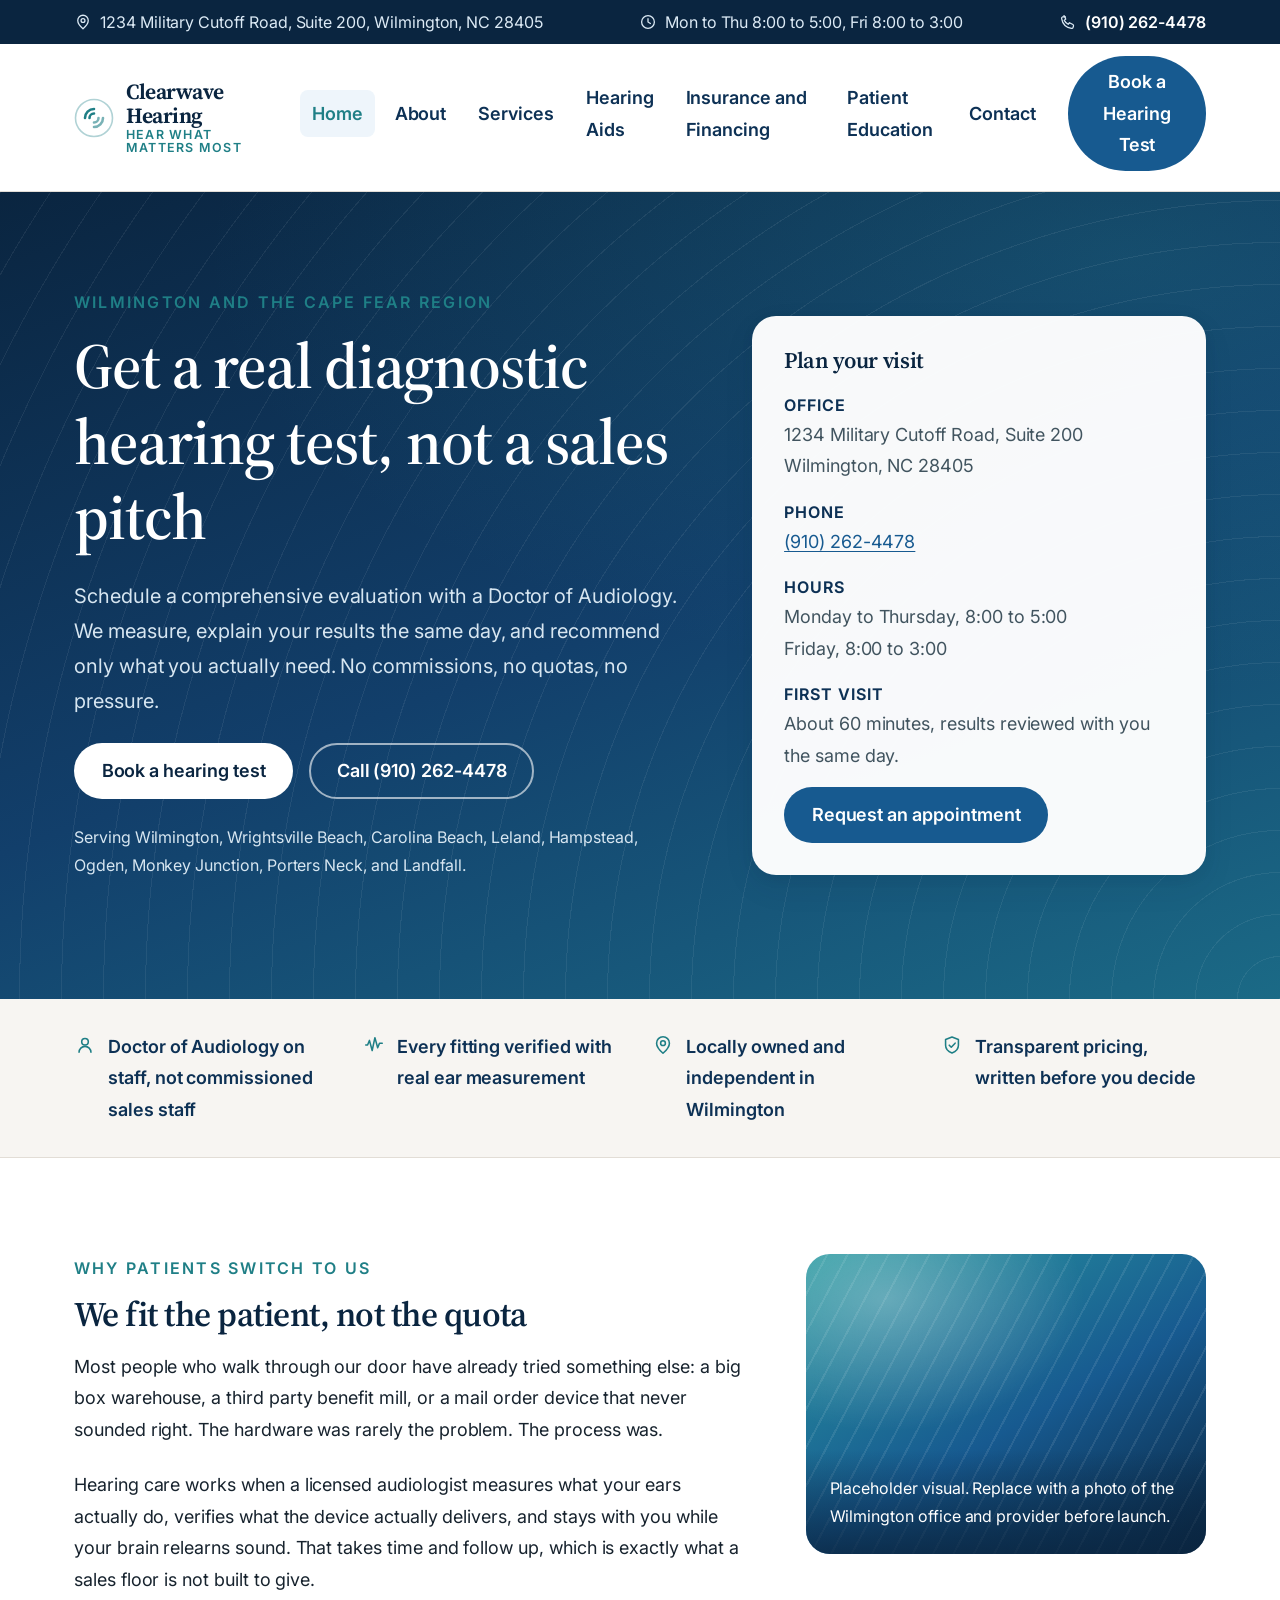
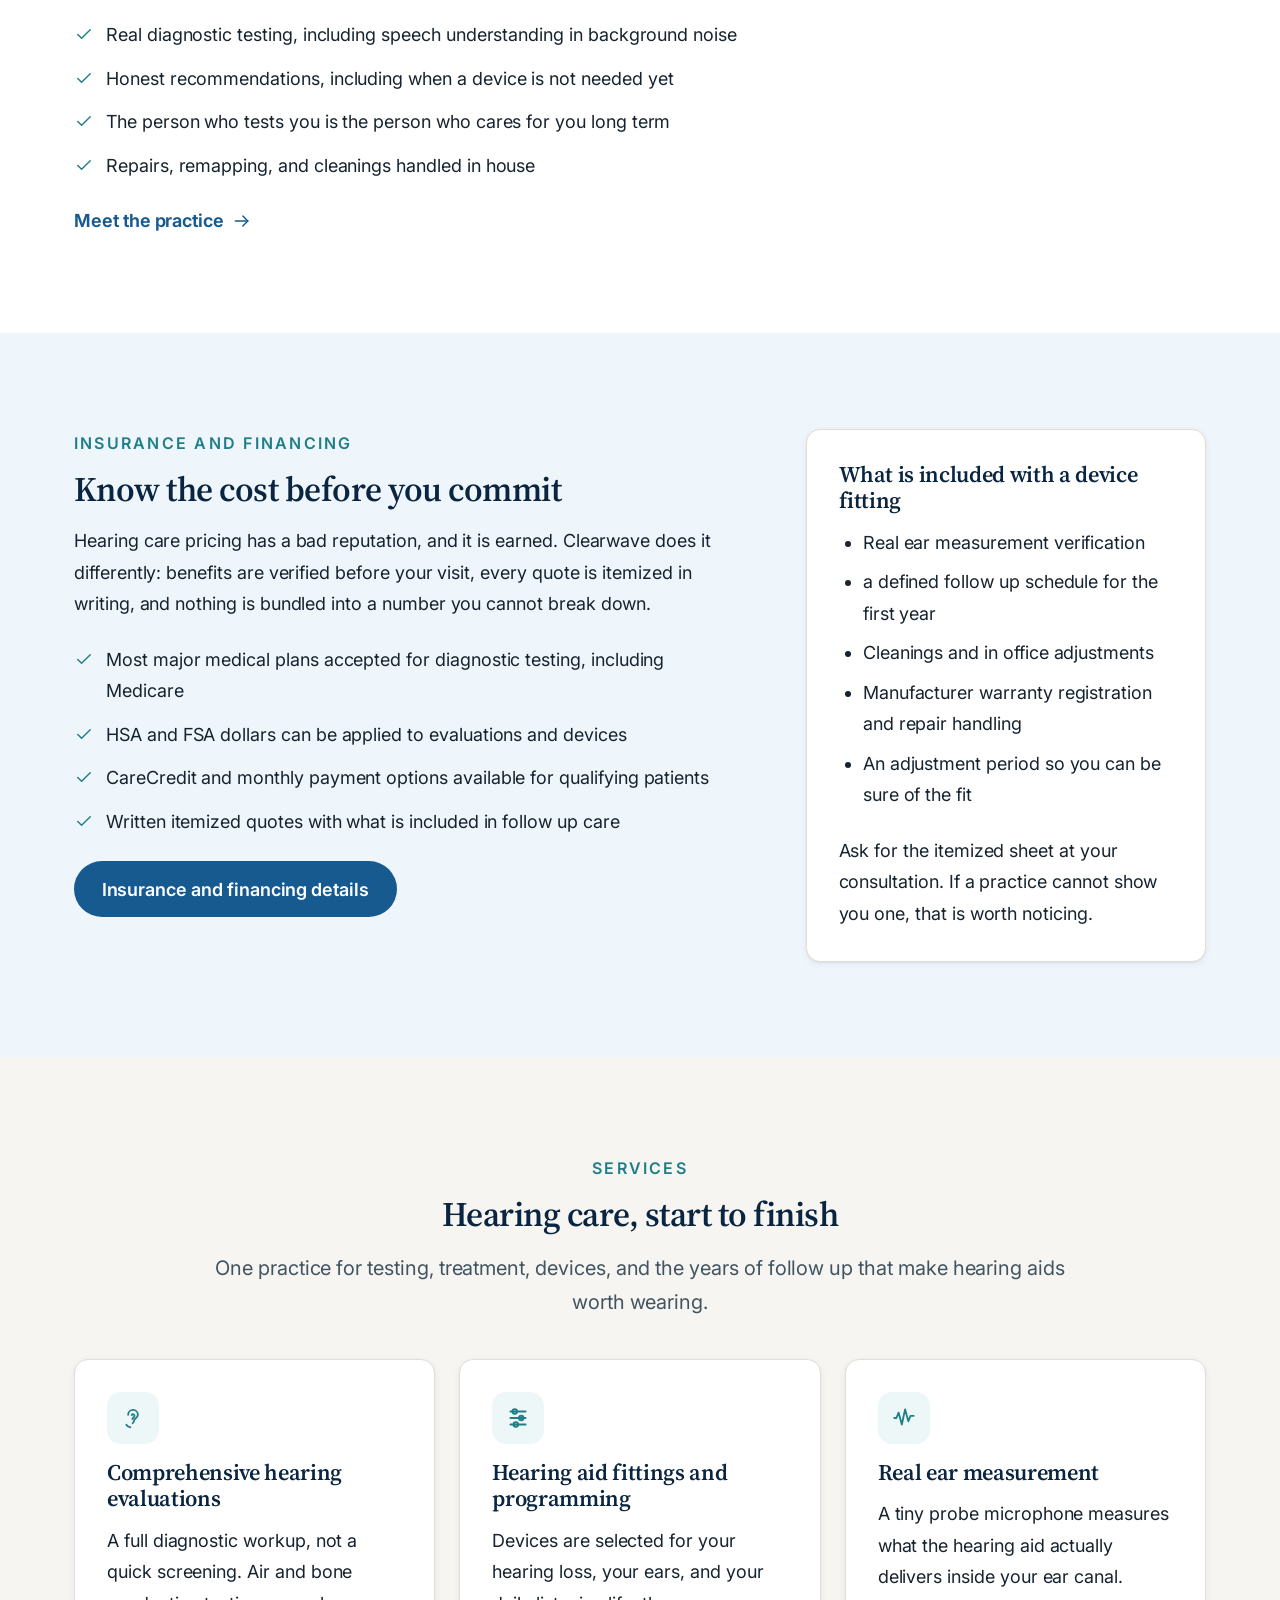
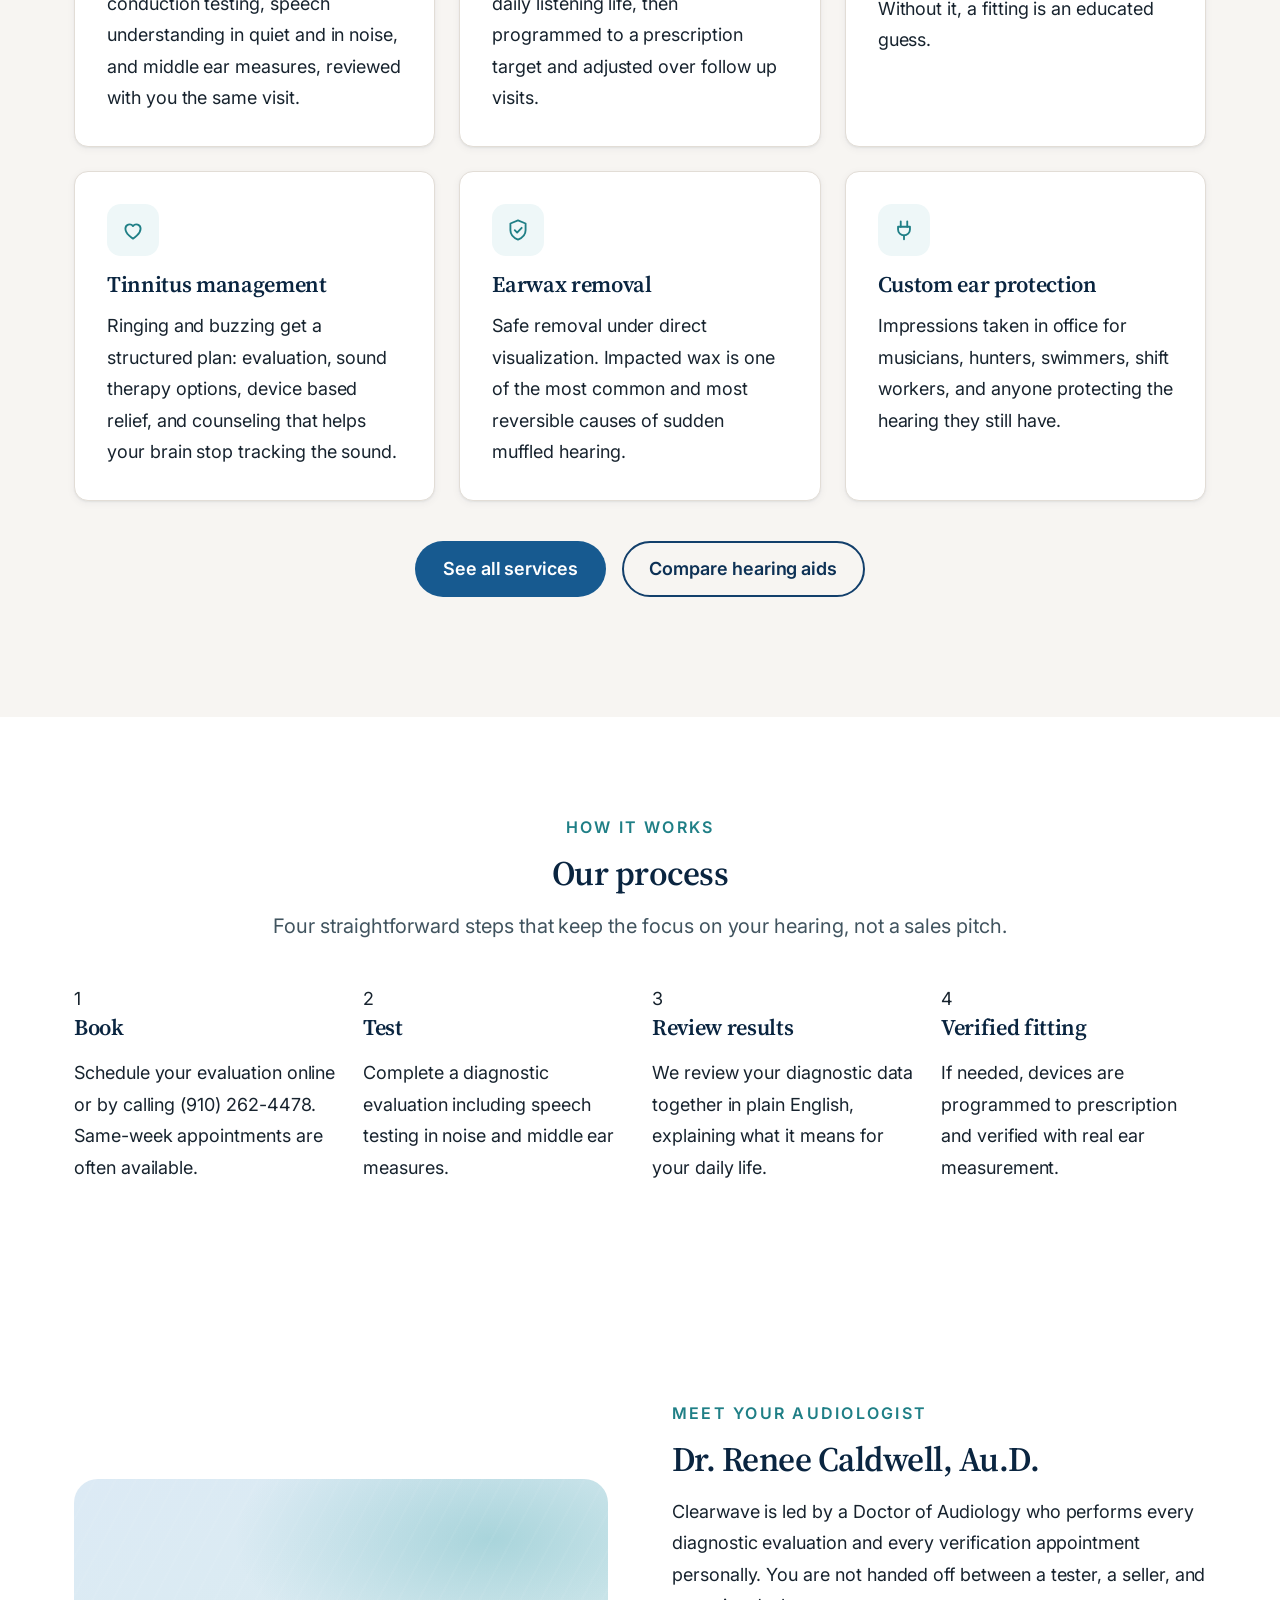
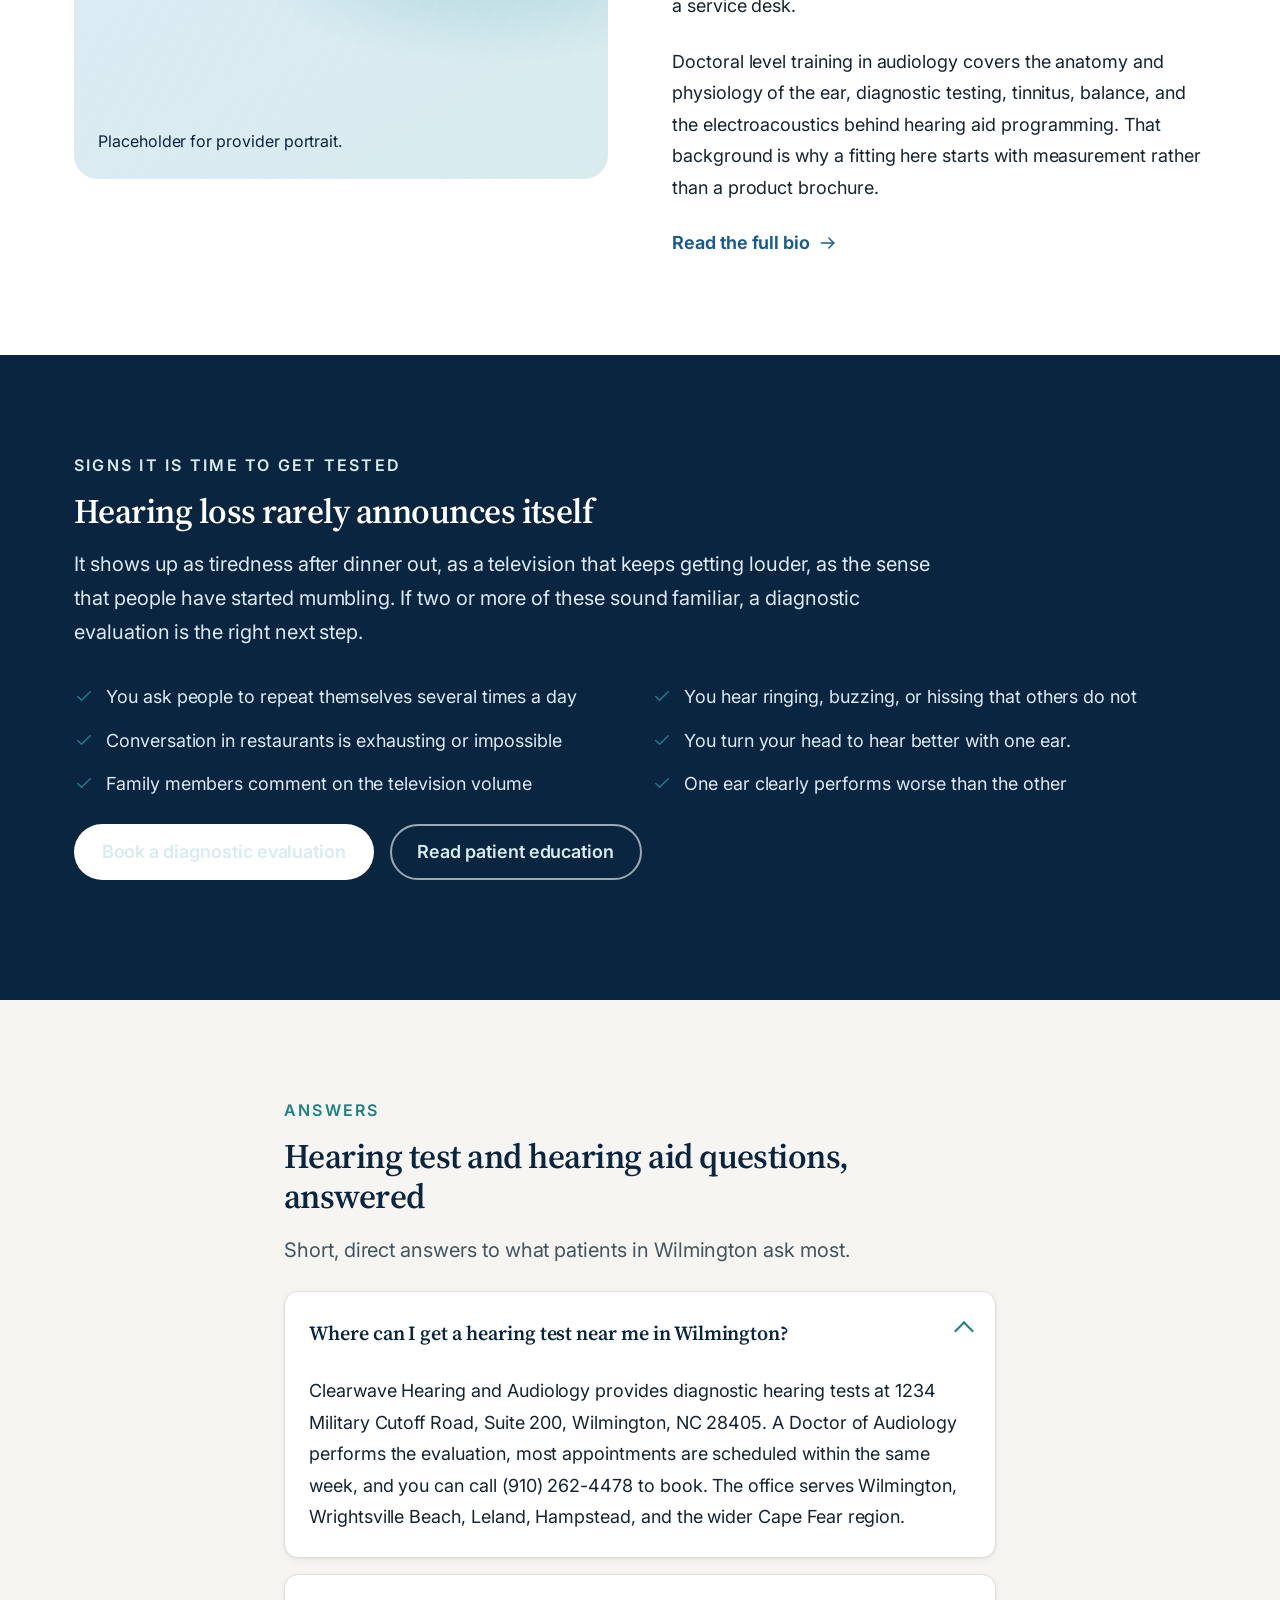
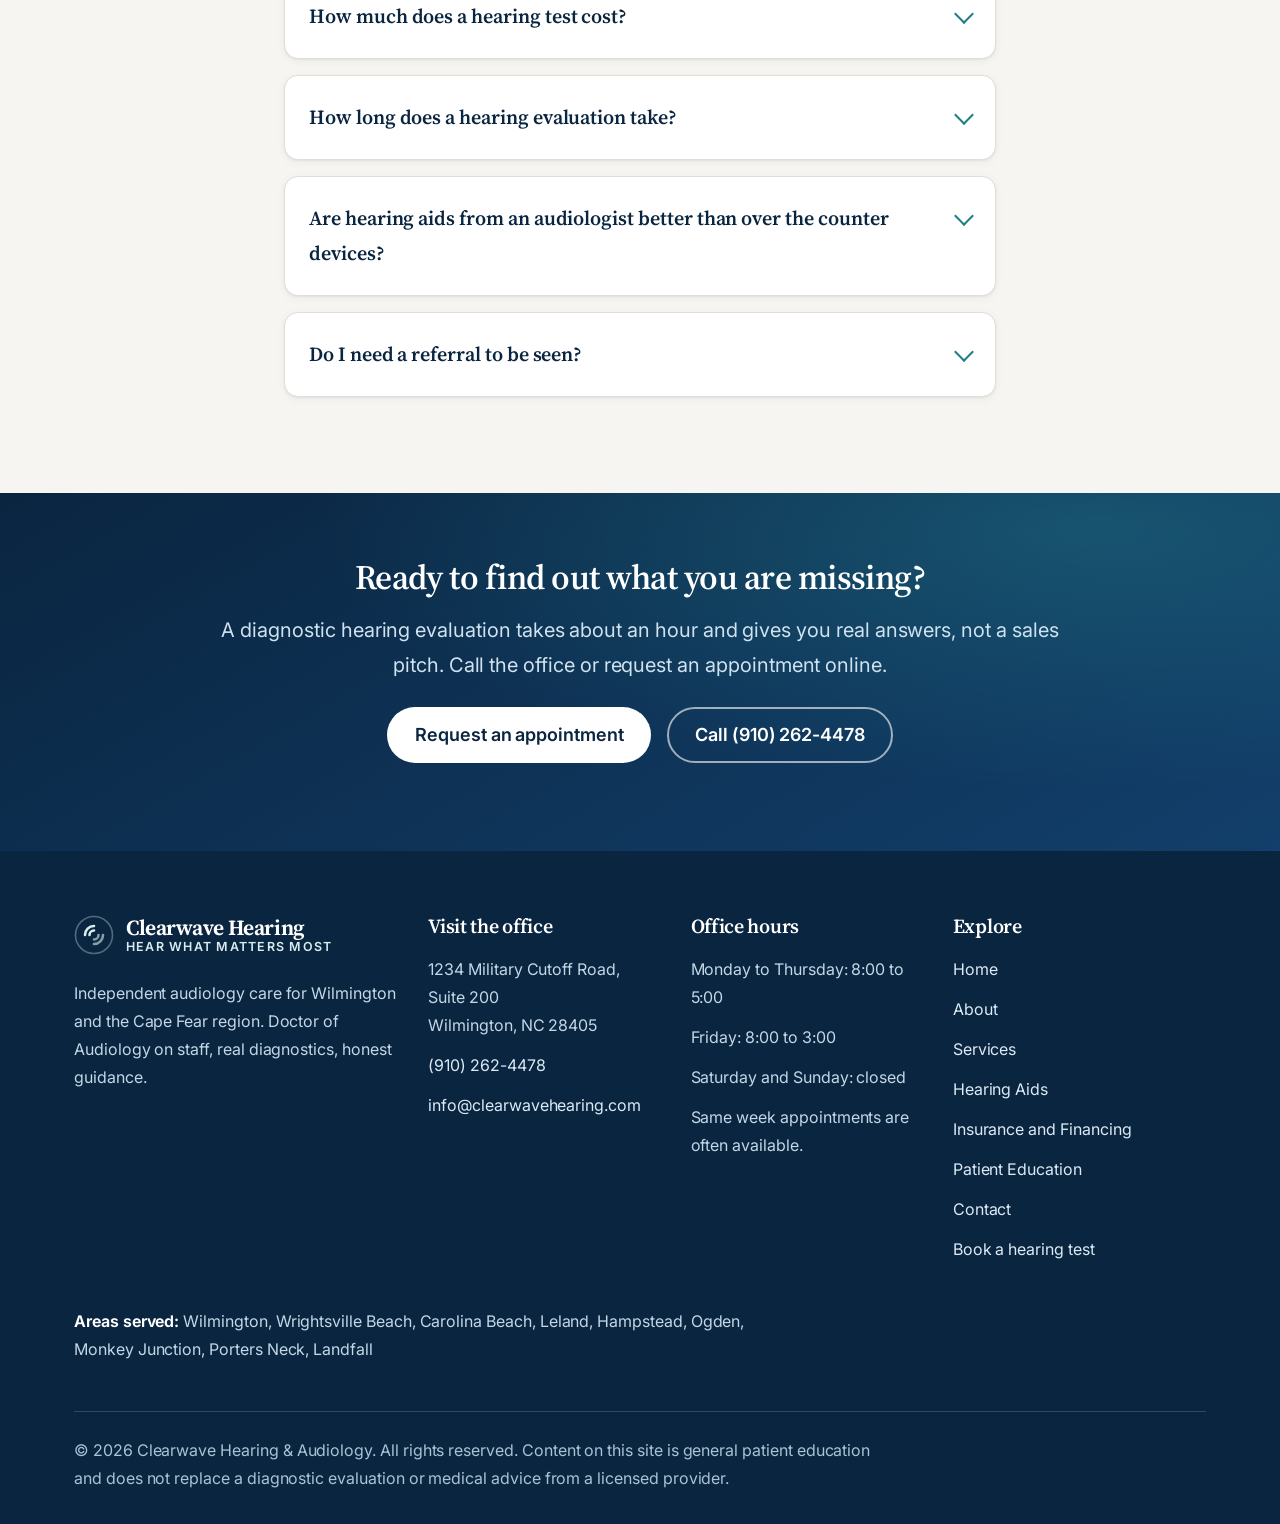
==== index.html @ e658fee8 "OEDIT: In the "Signs it is time to get tested" list, remove the pho" ====
<!DOCTYPE html>
<html lang="en">
<head>
  <meta charset="utf-8">
  <meta name="viewport" content="width=device-width, initial-scale=1">
  <title>Hearing Test and Hearing Aids in Wilmington, NC | Clearwave Hearing &amp; Audiology</title>
  <meta name="description" content="Independent Wilmington audiology practice offering diagnostic hearing tests, hearing aids fitted with real ear measurement, tinnitus care, and earwax removal. Call (910) 262-4478.">
  <link rel="canonical" href="https://kinggavint.github.io/clearwave-hearing-proof/index.html">
  <meta name="robots" content="index, follow, max-snippet:-1, max-image-preview:large">
  <meta name="geo.region" content="US-NC">
  <meta name="geo.placename" content="Wilmington, North Carolina">
  <meta property="og:type" content="website">
  <meta property="og:site_name" content="Clearwave Hearing &amp; Audiology">
  <meta property="og:title" content="Hearing Test and Hearing Aids in Wilmington, NC | Clearwave Hearing &amp; Audiology">
  <meta property="og:description" content="Independent Wilmington audiology practice offering diagnostic hearing tests, hearing aids fitted with real ear measurement, tinnitus care, and earwax removal. Call (910) 262-4478.">
  <meta property="og:url" content="https://kinggavint.github.io/clearwave-hearing-proof/index.html">
  <meta property="og:locale" content="en_US">
  <meta name="twitter:card" content="summary_large_image">
  <meta name="twitter:title" content="Hearing Test and Hearing Aids in Wilmington, NC | Clearwave Hearing &amp; Audiology">
  <meta name="twitter:description" content="Independent Wilmington audiology practice offering diagnostic hearing tests, hearing aids fitted with real ear measurement, tinnitus care, and earwax removal. Call (910) 262-4478.">
  <link rel="icon" href="data:image/svg+xml,%3Csvg xmlns='http://www.w3.org/2000/svg' viewBox='0 0 32 32'%3E%3Crect width='32' height='32' rx='7' fill='%230a2540'/%3E%3Cg stroke='%232a9aa1' stroke-width='2.4' fill='none' stroke-linecap='round'%3E%3Cpath d='M8 16a8 8 0 0 1 8-8'/%3E%3Cpath d='M12 16a4 4 0 0 1 4-4'/%3E%3Cpath d='M16 24a8 8 0 0 0 8-8' opacity='.6'/%3E%3C/g%3E%3C/svg%3E">
  <link rel="preconnect" href="https://fonts.googleapis.com">
  <link rel="preconnect" href="https://fonts.gstatic.com" crossorigin>
  <link href="https://fonts.googleapis.com/css2?family=Inter:wght@400;500;600;700&amp;family=Source+Serif+4:opsz,wght@8..60,400;8..60,600;8..60,700&amp;display=swap" rel="stylesheet">
  <link rel="stylesheet" href="assets/css/site.css">
  <script type="application/ld+json">
{
  "@context": "https://schema.org",
  "@type": [
    "MedicalBusiness",
    "LocalBusiness",
    "AudiologyBusiness"
  ],
  "@id": "https://kinggavint.github.io/clearwave-hearing-proof/#practice",
  "name": "Clearwave Hearing & Audiology",
  "alternateName": "Clearwave Hearing and Audiology",
  "url": "https://kinggavint.github.io/clearwave-hearing-proof/",
  "logo": "https://kinggavint.github.io/clearwave-hearing-proof/assets/img/clearwave-logo.svg",
  "image": "https://kinggavint.github.io/clearwave-hearing-proof/assets/img/clearwave-logo.svg",
  "description": "Clearwave Hearing and Audiology is an independent audiology practice in Wilmington, North Carolina, offering diagnostic hearing evaluations, hearing aid fittings with real ear measurement, tinnitus management, and earwax removal for patients across the Cape Fear region.",
  "slogan": "Hear what matters most",
  "telephone": "(910) 262-4478",
  "email": "info@clearwavehearing.com",
  "priceRange": "$$",
  "currenciesAccepted": "USD",
  "paymentAccepted": "Cash, Check, Credit Card, HSA, FSA, CareCredit, Insurance",
  "medicalSpecialty": "Audiology",
  "address": {
    "@type": "PostalAddress",
    "streetAddress": "1234 Military Cutoff Road, Suite 200",
    "addressLocality": "Wilmington",
    "addressRegion": "NC",
    "postalCode": "28405",
    "addressCountry": "US"
  },
  "geo": {
    "@type": "GeoCoordinates",
    "latitude": 34.2495,
    "longitude": -77.8266
  },
  "hasMap": "https://www.google.com/maps/search/?api=1&query=1234+Military+Cutoff+Road%2C+Suite+200%2C+Wilmington%2C+NC+28405",
  "areaServed": [
    {
      "@type": "City",
      "name": "Wilmington"
    },
    {
      "@type": "City",
      "name": "Wrightsville Beach"
    },
    {
      "@type": "City",
      "name": "Carolina Beach"
    },
    {
      "@type": "City",
      "name": "Leland"
    },
    {
      "@type": "City",
      "name": "Hampstead"
    },
    {
      "@type": "City",
      "name": "Ogden"
    },
    {
      "@type": "City",
      "name": "Monkey Junction"
    },
    {
      "@type": "City",
      "name": "Porters Neck"
    },
    {
      "@type": "City",
      "name": "Landfall"
    }
  ],
  "openingHoursSpecification": [
    {
      "@type": "OpeningHoursSpecification",
      "dayOfWeek": [
        "Monday",
        "Tuesday",
        "Wednesday",
        "Thursday"
      ],
      "opens": "08:00",
      "closes": "17:00"
    },
    {
      "@type": "OpeningHoursSpecification",
      "dayOfWeek": "Friday",
      "opens": "08:00",
      "closes": "15:00"
    }
  ],
  "employee": {
    "@type": "Person",
    "name": "Dr. Renee Caldwell, Au.D.",
    "jobTitle": "Doctor of Audiology",
    "honorificSuffix": "Au.D."
  },
  "makesOffer": [
    {
      "@type": "Offer",
      "itemOffered": {
        "@type": "MedicalTest",
        "name": "Comprehensive hearing evaluation"
      }
    },
    {
      "@type": "Offer",
      "itemOffered": {
        "@type": "MedicalTest",
        "name": "Hearing aid fitting and programming"
      }
    },
    {
      "@type": "Offer",
      "itemOffered": {
        "@type": "MedicalTest",
        "name": "Real ear measurement verification"
      }
    },
    {
      "@type": "Offer",
      "itemOffered": {
        "@type": "MedicalTest",
        "name": "Tinnitus management"
      }
    },
    {
      "@type": "Offer",
      "itemOffered": {
        "@type": "MedicalTest",
        "name": "Earwax removal"
      }
    },
    {
      "@type": "Offer",
      "itemOffered": {
        "@type": "MedicalTest",
        "name": "Custom ear protection"
      }
    },
    {
      "@type": "Offer",
      "itemOffered": {
        "@type": "MedicalTest",
        "name": "Hearing aid maintenance and repair"
      }
    }
  ],
  "mainEntityOfPage": {
    "@type": "WebPage",
    "@id": "https://kinggavint.github.io/clearwave-hearing-proof/index.html",
    "name": "Clearwave Hearing and Audiology, Wilmington NC"
  }
}
</script>
    <script type="application/ld+json">
{
  "@context": "https://schema.org",
  "@type": "WebSite",
  "@id": "https://kinggavint.github.io/clearwave-hearing-proof/#website",
  "url": "https://kinggavint.github.io/clearwave-hearing-proof/",
  "name": "Clearwave Hearing & Audiology",
  "publisher": {
    "@id": "https://kinggavint.github.io/clearwave-hearing-proof/#practice"
  }
}
</script>
    <script type="application/ld+json">
{
  "@context": "https://schema.org",
  "@type": "FAQPage",
  "mainEntity": [
    {
      "@type": "Question",
      "name": "Where can I get a hearing test near me in Wilmington?",
      "acceptedAnswer": {
        "@type": "Answer",
        "text": "Clearwave Hearing and Audiology provides diagnostic hearing tests at 1234 Military Cutoff Road, Suite 200, Wilmington, NC 28405. A Doctor of Audiology performs the evaluation, most appointments are scheduled within the same week, and you can call (910) 262-4478 to book. The office serves Wilmington, Wrightsville Beach, Leland, Hampstead, and the wider Cape Fear region."
      }
    },
    {
      "@type": "Question",
      "name": "How much does a hearing test cost?",
      "acceptedAnswer": {
        "@type": "Answer",
        "text": "A comprehensive diagnostic hearing evaluation is typically covered in part or in full by most medical insurance plans, including Medicare when a physician refers you. Clearwave verifies your benefits before the visit and gives you the exact out of pocket amount in writing, so there are no surprises at checkout."
      }
    },
    {
      "@type": "Question",
      "name": "How long does a hearing evaluation take?",
      "acceptedAnswer": {
        "@type": "Answer",
        "text": "Plan on about 60 minutes. That covers a case history, ear canal inspection, air and bone conduction testing, speech understanding testing in quiet and in background noise, middle ear measures, and a full review of your results with the audiologist during the same appointment."
      }
    },
    {
      "@type": "Question",
      "name": "Are hearing aids from an audiologist better than over the counter devices?",
      "acceptedAnswer": {
        "@type": "Answer",
        "text": "The hardware can be similar, but the outcome usually is not. An audiologist matches the device to your measured hearing loss, verifies output inside your ear canal with real ear measurement, and adjusts the fitting over time. Over the counter devices are self programmed and unverified, so many people wear them at settings that do not match their loss."
      }
    },
    {
      "@type": "Question",
      "name": "Do I need a referral to be seen?",
      "acceptedAnswer": {
        "@type": "Answer",
        "text": "No referral is required to schedule a hearing evaluation in North Carolina. Some insurance plans do ask for a physician referral before they will pay, so the office checks your plan requirements when you book and tells you what is needed."
      }
    }
  ],
  "speakable": {
    "@type": "SpeakableSpecification",
    "cssSelector": ".faq-answer, .faq summary"
  }
}
</script>
    <script type="application/ld+json">
{
  "@context": "https://schema.org",
  "@type": "WebPage",
  "@id": "https://kinggavint.github.io/clearwave-hearing-proof/index.html",
  "name": "Hearing Test and Hearing Aids in Wilmington, NC",
  "speakable": {
    "@type": "SpeakableSpecification",
    "cssSelector": [
      ".hero h1",
      ".hero-lead",
      ".faq-answer"
    ]
  },
  "isPartOf": {
    "@id": "https://kinggavint.github.io/clearwave-hearing-proof/#website"
  },
  "about": {
    "@id": "https://kinggavint.github.io/clearwave-hearing-proof/#practice"
  }
}
</script>
</head>
<body>
  <a class="skip-link" href="#main">Skip to main content</a>

  <div class="topbar">
    <div class="wrap">
      <span class="topbar-item"><svg width="18" height="18" viewBox="0 0 24 24" fill="none" stroke="currentColor" stroke-width="1.7" stroke-linecap="round" stroke-linejoin="round" aria-hidden="true" focusable="false"><path d="M12 21s7-6.1 7-11a7 7 0 1 0-14 0c0 4.9 7 11 7 11Z"/><circle cx="12" cy="10" r="2.6"/></svg> 1234 Military Cutoff Road, Suite 200, Wilmington, NC 28405</span>
      <span class="topbar-item"><svg width="18" height="18" viewBox="0 0 24 24" fill="none" stroke="currentColor" stroke-width="1.7" stroke-linecap="round" stroke-linejoin="round" aria-hidden="true" focusable="false"><circle cx="12" cy="12" r="8.5"/><path d="M12 7.5V12l3.2 2"/></svg> Mon to Thu 8:00 to 5:00, Fri 8:00 to 3:00</span>
      <span class="topbar-item"><svg width="18" height="18" viewBox="0 0 24 24" fill="none" stroke="currentColor" stroke-width="1.7" stroke-linecap="round" stroke-linejoin="round" aria-hidden="true" focusable="false"><path d="M6.6 3.5 9 8l-2 1.8a12.5 12.5 0 0 0 5.2 5.2L14 13l4.5 2.4a1.7 1.7 0 0 1 .8 2l-.5 1.7a2 2 0 0 1-2.3 1.4C9.6 19.3 4.7 14.4 3.5 7.5A2 2 0 0 1 4.9 5.2l1.7-.5a1.7 1.7 0 0 1 2 .8Z"/></svg> <a href="tel:+19102624478">(910) 262-4478</a></span>
    </div>
  </div>

  <header class="site-header">
    <div class="wrap">
      <a class="brand" href="index.html">
        <svg class="brand-mark" width="40" height="40" viewBox="0 0 40 40" fill="none" aria-hidden="true" focusable="false">
      <circle cx="20" cy="20" r="18.5" stroke="currentColor" stroke-width="1.6" opacity="0.35"/>
      <path d="M11 20c0-5 4-9 9-9" stroke="currentColor" stroke-width="2.6" stroke-linecap="round"/>
      <path d="M15.5 20c0-2.5 2-4.5 4.5-4.5" stroke="currentColor" stroke-width="2.6" stroke-linecap="round"/>
      <path d="M20 24.5c2.5 0 4.5-2 4.5-4.5" stroke="currentColor" stroke-width="2.6" stroke-linecap="round" opacity="0.6"/>
      <path d="M20 29c5 0 9-4 9-9" stroke="currentColor" stroke-width="2.6" stroke-linecap="round" opacity="0.6"/>
    </svg>
        <span class="brand-text">
          <span class="brand-name">Clearwave Hearing</span>
          <span class="brand-tag">Hear what matters most</span>
        </span>
      </a>
      <button class="nav-toggle" type="button" aria-expanded="false" aria-controls="site-nav">
        <span class="nav-toggle-label">Menu</span>
        <svg width="20" height="20" viewBox="0 0 24 24" fill="none" stroke="currentColor" stroke-width="2" stroke-linecap="round" aria-hidden="true" focusable="false"><path d="M4 7h16M4 12h16M4 17h16"/></svg>
      </button>
      <nav class="site-nav" id="site-nav" aria-label="Main navigation">
        <ul>
          <li><a href="index.html" aria-current="page">Home</a></li>
          <li><a href="about.html">About</a></li>
          <li><a href="services.html">Services</a></li>
          <li><a href="hearing-aids.html">Hearing Aids</a></li>
          <li><a href="insurance.html">Insurance and Financing</a></li>
          <li><a href="blog.html">Patient Education</a></li>
          <li><a href="contact.html">Contact</a></li>
          <li class="nav-cta"><a href="book.html">Book a Hearing Test</a></li>
        </ul>
      </nav>
    </div>
  </header>

  <main id="main">
    <section class="hero">
      <div class="wrap hero-inner">
        <div>
          <span class="eyebrow">Wilmington and the Cape Fear region</span>
          <h1>Get a real diagnostic hearing test, not a sales pitch</h1>
          <p class="hero-lead">Schedule a comprehensive evaluation with a Doctor of Audiology. We measure, explain your results the same day, and recommend only what you actually need. No commissions, no quotas, no pressure.</p>
          <div class="btn-row">
            <a class="btn btn-light" href="book.html">Book a hearing test</a>
            <a class="btn btn-outline-light" href="tel:+19102624478">Call (910) 262-4478</a>
          </div>
          <p style="font-size:1rem;">Serving Wilmington, Wrightsville Beach, Carolina Beach, Leland, Hampstead, Ogden, Monkey Junction, Porters Neck, and Landfall.</p>
        </div>
        <div class="hero-card">
          <h2>Plan your visit</h2>
          <dl>
            <dt>Office</dt>
            <dd>1234 Military Cutoff Road, Suite 200<br>Wilmington, NC 28405</dd>
            <dt>Phone</dt>
            <dd><a href="tel:+19102624478">(910) 262-4478</a></dd>
            <dt>Hours</dt>
            <dd>Monday to Thursday, 8:00 to 5:00<br>Friday, 8:00 to 3:00</dd>
            <dt>First visit</dt>
            <dd>About 60 minutes, results reviewed with you the same day.</dd>
          </dl>
          <a class="btn btn-primary" href="book.html">Request an appointment</a>
        </div>
      </div>
    </section>

    <section class="trustbar">
      <div class="wrap">
        <ul>
          <li><svg width="22" height="22" viewBox="0 0 24 24" fill="none" stroke="currentColor" stroke-width="1.7" stroke-linecap="round" stroke-linejoin="round" aria-hidden="true" focusable="false"><circle cx="12" cy="8.5" r="3.6"/><path d="M5.5 20a6.5 6.5 0 0 1 13 0"/></svg><span>Doctor of Audiology on staff, not commissioned sales staff</span></li>
          <li><svg width="22" height="22" viewBox="0 0 24 24" fill="none" stroke="currentColor" stroke-width="1.7" stroke-linecap="round" stroke-linejoin="round" aria-hidden="true" focusable="false"><path d="M3 12h2l2-5 3 11 3-14 3 11 2-5h3"/></svg><span>Every fitting verified with real ear measurement</span></li>
          <li><svg width="22" height="22" viewBox="0 0 24 24" fill="none" stroke="currentColor" stroke-width="1.7" stroke-linecap="round" stroke-linejoin="round" aria-hidden="true" focusable="false"><path d="M12 21s7-6.1 7-11a7 7 0 1 0-14 0c0 4.9 7 11 7 11Z"/><circle cx="12" cy="10" r="2.6"/></svg><span>Locally owned and independent in Wilmington</span></li>
          <li><svg width="22" height="22" viewBox="0 0 24 24" fill="none" stroke="currentColor" stroke-width="1.7" stroke-linecap="round" stroke-linejoin="round" aria-hidden="true" focusable="false"><path d="M12 3.2 19 6v6.2c0 4.2-3 7-7 8.6-4-1.6-7-4.4-7-8.6V6Z"/><path d="m9 12.2 2.2 2.2L15.4 10"/></svg><span>Transparent pricing, written before you decide</span></li>
        </ul>
      </div>
    </section>

    <section class="section">
      <div class="wrap">
        <div class="split-wide">
          <div>
            <span class="eyebrow">Why patients switch to us</span>
            <h2>We fit the patient, not the quota</h2>
            <p>Most people who walk through our door have already tried something else: a big box warehouse, a third party benefit mill, or a mail order device that never sounded right. The hardware was rarely the problem. The process was.</p>
            <p>Hearing care works when a licensed audiologist measures what your ears actually do, verifies what the device actually delivers, and stays with you while your brain relearns sound. That takes time and follow up, which is exactly what a sales floor is not built to give.</p>
      <ul class="checklist">
        <li><svg width="20" height="20" viewBox="0 0 24 24" fill="none" stroke="currentColor" stroke-width="1.7" stroke-linecap="round" stroke-linejoin="round" aria-hidden="true" focusable="false"><path d="m4.5 12.5 4.6 4.6L19.5 6.8"/></svg><span>Real diagnostic testing, including speech understanding in background noise</span></li>
        <li><svg width="20" height="20" viewBox="0 0 24 24" fill="none" stroke="currentColor" stroke-width="1.7" stroke-linecap="round" stroke-linejoin="round" aria-hidden="true" focusable="false"><path d="m4.5 12.5 4.6 4.6L19.5 6.8"/></svg><span>Honest recommendations, including when a device is not needed yet</span></li>
        <li><svg width="20" height="20" viewBox="0 0 24 24" fill="none" stroke="currentColor" stroke-width="1.7" stroke-linecap="round" stroke-linejoin="round" aria-hidden="true" focusable="false"><path d="m4.5 12.5 4.6 4.6L19.5 6.8"/></svg><span>The person who tests you is the person who cares for you long term</span></li>
        <li><svg width="20" height="20" viewBox="0 0 24 24" fill="none" stroke="currentColor" stroke-width="1.7" stroke-linecap="round" stroke-linejoin="round" aria-hidden="true" focusable="false"><path d="m4.5 12.5 4.6 4.6L19.5 6.8"/></svg><span>Repairs, remapping, and cleanings handled in house</span></li>
      </ul>
            <a class="more-link" href="about.html">Meet the practice <svg width="20" height="20" viewBox="0 0 24 24" fill="none" stroke="currentColor" stroke-width="1.7" stroke-linecap="round" stroke-linejoin="round" aria-hidden="true" focusable="false"><path d="M4 12h15"/><path d="m13 6 6 6-6 6"/></svg></a>
          </div>
          <div class="media-block" role="img" aria-label="Abstract illustration of layered sound waves in blue and teal, representing clear hearing.">
            <span class="media-caption">Placeholder visual. Replace with a photo of the Wilmington office and provider before launch.</span>
          </div>
        </div>
      </div>
    </section>

    <section class="section section-blue">
      <div class="wrap">
        <div class="split-wide">
          <div>
            <span class="eyebrow">Insurance and financing</span>
            <h2>Know the cost before you commit</h2>
            <p>Hearing care pricing has a bad reputation, and it is earned. Clearwave does it differently: benefits are verified before your visit, every quote is itemized in writing, and nothing is bundled into a number you cannot break down.</p>
      <ul class="checklist">
        <li><svg width="20" height="20" viewBox="0 0 24 24" fill="none" stroke="currentColor" stroke-width="1.7" stroke-linecap="round" stroke-linejoin="round" aria-hidden="true" focusable="false"><path d="m4.5 12.5 4.6 4.6L19.5 6.8"/></svg><span>Most major medical plans accepted for diagnostic testing, including Medicare</span></li>
        <li><svg width="20" height="20" viewBox="0 0 24 24" fill="none" stroke="currentColor" stroke-width="1.7" stroke-linecap="round" stroke-linejoin="round" aria-hidden="true" focusable="false"><path d="m4.5 12.5 4.6 4.6L19.5 6.8"/></svg><span>HSA and FSA dollars can be applied to evaluations and devices</span></li>
        <li><svg width="20" height="20" viewBox="0 0 24 24" fill="none" stroke="currentColor" stroke-width="1.7" stroke-linecap="round" stroke-linejoin="round" aria-hidden="true" focusable="false"><path d="m4.5 12.5 4.6 4.6L19.5 6.8"/></svg><span>CareCredit and monthly payment options available for qualifying patients</span></li>
        <li><svg width="20" height="20" viewBox="0 0 24 24" fill="none" stroke="currentColor" stroke-width="1.7" stroke-linecap="round" stroke-linejoin="round" aria-hidden="true" focusable="false"><path d="m4.5 12.5 4.6 4.6L19.5 6.8"/></svg><span>Written itemized quotes with what is included in follow up care</span></li>
      </ul>
            <a class="btn btn-primary" href="insurance.html">Insurance and financing details</a>
          </div>
          <aside class="card">
            <h3>What is included with a device fitting</h3>
            <ul>
              <li>Real ear measurement verification</li>
              <li>a defined follow up schedule for the first year</li>
              <li>Cleanings and in office adjustments</li>
              <li>Manufacturer warranty registration and repair handling</li>
              <li>An adjustment period so you can be sure of the fit</li>
            </ul>
            <p>Ask for the itemized sheet at your consultation. If a practice cannot show you one, that is worth noticing.</p>
          </aside>
        </div>
      </div>
    </section>

    <section class="section section-warm">
      <div class="wrap">
        <div class="center">
          <span class="eyebrow">Services</span>
          <h2>Hearing care, start to finish</h2>
          <p class="lead">One practice for testing, treatment, devices, and the years of follow up that make hearing aids worth wearing.</p>
        </div>
        <div class="grid grid-3" style="margin-top:2.5rem;">
        <article class="card card-link">
          <span class="card-icon"><svg width="26" height="26" viewBox="0 0 24 24" fill="none" stroke="currentColor" stroke-width="1.7" stroke-linecap="round" stroke-linejoin="round" aria-hidden="true" focusable="false"><path d="M7.5 9a4.5 4.5 0 1 1 9 0c0 2.4-2.2 3.2-3.2 4.6-.7 1-.3 2.4-1.6 3.2"/><path d="M9.5 20.5a4.4 4.4 0 0 1-3.6-2.2"/><path d="M10.8 9.2a1.4 1.4 0 0 1 2.6.7c0 1.3-1.5 1.7-2 3"/></svg></span>
          <h3>Comprehensive hearing evaluations</h3>
          <p>A full diagnostic workup, not a quick screening. Air and bone conduction testing, speech understanding in quiet and in noise, and middle ear measures, reviewed with you the same visit.</p>
        </article>
        <article class="card card-link">
          <span class="card-icon"><svg width="26" height="26" viewBox="0 0 24 24" fill="none" stroke="currentColor" stroke-width="1.7" stroke-linecap="round" stroke-linejoin="round" aria-hidden="true" focusable="false"><path d="M5 6h14"/><path d="M5 12h14"/><path d="M5 18h14"/><circle cx="9" cy="6" r="2.1"/><circle cx="15" cy="12" r="2.1"/><circle cx="10" cy="18" r="2.1"/></svg></span>
          <h3>Hearing aid fittings and programming</h3>
          <p>Devices are selected for your hearing loss, your ears, and your daily listening life, then programmed to a prescription target and adjusted over follow up visits.</p>
        </article>
        <article class="card card-link">
          <span class="card-icon"><svg width="26" height="26" viewBox="0 0 24 24" fill="none" stroke="currentColor" stroke-width="1.7" stroke-linecap="round" stroke-linejoin="round" aria-hidden="true" focusable="false"><path d="M3 12h2l2-5 3 11 3-14 3 11 2-5h3"/></svg></span>
          <h3>Real ear measurement</h3>
          <p>A tiny probe microphone measures what the hearing aid actually delivers inside your ear canal. Without it, a fitting is an educated guess.</p>
        </article>
        <article class="card card-link">
          <span class="card-icon"><svg width="26" height="26" viewBox="0 0 24 24" fill="none" stroke="currentColor" stroke-width="1.7" stroke-linecap="round" stroke-linejoin="round" aria-hidden="true" focusable="false"><path d="M12 20s-7-4.3-7-9.2A3.9 3.9 0 0 1 12 8.4a3.9 3.9 0 0 1 7 2.4C19 15.7 12 20 12 20Z"/></svg></span>
          <h3>Tinnitus management</h3>
          <p>Ringing and buzzing get a structured plan: evaluation, sound therapy options, device based relief, and counseling that helps your brain stop tracking the sound.</p>
        </article>
        <article class="card card-link">
          <span class="card-icon"><svg width="26" height="26" viewBox="0 0 24 24" fill="none" stroke="currentColor" stroke-width="1.7" stroke-linecap="round" stroke-linejoin="round" aria-hidden="true" focusable="false"><path d="M12 3.2 19 6v6.2c0 4.2-3 7-7 8.6-4-1.6-7-4.4-7-8.6V6Z"/><path d="m9 12.2 2.2 2.2L15.4 10"/></svg></span>
          <h3>Earwax removal</h3>
          <p>Safe removal under direct visualization. Impacted wax is one of the most common and most reversible causes of sudden muffled hearing.</p>
        </article>
        <article class="card card-link">
          <span class="card-icon"><svg width="26" height="26" viewBox="0 0 24 24" fill="none" stroke="currentColor" stroke-width="1.7" stroke-linecap="round" stroke-linejoin="round" aria-hidden="true" focusable="false"><path d="M9 4v5M15 4v5"/><path d="M6.5 9h11v2.5a5.5 5.5 0 0 1-11 0Z"/><path d="M12 17v3.5"/></svg></span>
          <h3>Custom ear protection</h3>
          <p>Impressions taken in office for musicians, hunters, swimmers, shift workers, and anyone protecting the hearing they still have.</p>
        </article>
        </div>
        <div class="btn-row center" style="margin-top:2.5rem;">
          <a class="btn btn-primary" href="services.html">See all services</a>
          <a class="btn btn-ghost" href="hearing-aids.html">Compare hearing aids</a>
        </div>
      </div>
    </section>

    <section class="section">
      <div class="wrap">
        <div class="center">
          <span class="eyebrow">How it works</span>
          <h2>Our process</h2>
          <p class="lead">Four straightforward steps that keep the focus on your hearing, not a sales pitch.</p>
        </div>
        <div class="grid grid-4" style="margin-top:2.5rem;">
          <div class="step-card">
            <span class="step-num">1</span>
            <h3>Book</h3>
            <p>Schedule your evaluation online or by calling (910) 262-4478. Same-week appointments are often available.</p>
          </div>
          <div class="step-card">
            <span class="step-num">2</span>
            <h3>Test</h3>
            <p>Complete a diagnostic evaluation including speech testing in noise and middle ear measures.</p>
          </div>
          <div class="step-card">
            <span class="step-num">3</span>
            <h3>Review results</h3>
            <p>We review your diagnostic data together in plain English, explaining what it means for your daily life.</p>
          </div>
          <div class="step-card">
            <span class="step-num">4</span>
            <h3>Verified fitting</h3>
            <p>If needed, devices are programmed to prescription and verified with real ear measurement.</p>
          </div>
        </div>
      </div>
    </section>

    <section class="section">
      <div class="wrap">
        <div class="split">
          <div class="media-block is-soft" role="img" aria-label="Soft gradient placeholder for a portrait of the practice audiologist.">
            <span class="media-caption">Placeholder for provider portrait.</span>
          </div>
          <div>
            <span class="eyebrow">Meet your audiologist</span>
            <h2>Dr. Renee Caldwell, Au.D.</h2>
            <p>Clearwave is led by a Doctor of Audiology who performs every diagnostic evaluation and every verification appointment personally. You are not handed off between a tester, a seller, and a service desk.</p>
            <p>Doctoral level training in audiology covers the anatomy and physiology of the ear, diagnostic testing, tinnitus, balance, and the electroacoustics behind hearing aid programming. That background is why a fitting here starts with measurement rather than a product brochure.</p>
            <a class="more-link" href="about.html">Read the full bio <svg width="20" height="20" viewBox="0 0 24 24" fill="none" stroke="currentColor" stroke-width="1.7" stroke-linecap="round" stroke-linejoin="round" aria-hidden="true" focusable="false"><path d="M4 12h15"/><path d="m13 6 6 6-6 6"/></svg></a>
          </div>
        </div>
      </div>
    </section>

    <section class="section section-navy">
      <div class="wrap">
        <span class="eyebrow">Signs it is time to get tested</span>
        <h2>Hearing loss rarely announces itself</h2>
        <p class="lead">It shows up as tiredness after dinner out, as a television that keeps getting louder, as the sense that people have started mumbling. If two or more of these sound familiar, a diagnostic evaluation is the right next step.</p>
        <div class="grid grid-2" style="margin-top:2rem;">
          <div>
      <ul class="checklist">
        <li><svg width="20" height="20" viewBox="0 0 24 24" fill="none" stroke="currentColor" stroke-width="1.7" stroke-linecap="round" stroke-linejoin="round" aria-hidden="true" focusable="false"><path d="m4.5 12.5 4.6 4.6L19.5 6.8"/></svg><span>You ask people to repeat themselves several times a day</span></li>
        <li><svg width="20" height="20" viewBox="0 0 24 24" fill="none" stroke="currentColor" stroke-width="1.7" stroke-linecap="round" stroke-linejoin="round" aria-hidden="true" focusable="false"><path d="m4.5 12.5 4.6 4.6L19.5 6.8"/></svg><span>Conversation in restaurants is exhausting or impossible</span></li>
        <li><svg width="20" height="20" viewBox="0 0 24 24" fill="none" stroke="currentColor" stroke-width="1.7" stroke-linecap="round" stroke-linejoin="round" aria-hidden="true" focusable="false"><path d="m4.5 12.5 4.6 4.6L19.5 6.8"/></svg><span>Family members comment on the television volume</span></li>
      </ul>
          </div>
          <div>
      <ul class="checklist">
        <li><svg width="20" height="20" viewBox="0 0 24 24" fill="none" stroke="currentColor" stroke-width="1.7" stroke-linecap="round" stroke-linejoin="round" aria-hidden="true" focusable="false"><path d="m4.5 12.5 4.6 4.6L19.5 6.8"/></svg><span>You hear ringing, buzzing, or hissing that others do not</span></li>
        <li><svg width="20" height="20" viewBox="0 0 24 24" fill="none" stroke="currentColor" stroke-width="1.7" stroke-linecap="round" stroke-linejoin="round" aria-hidden="true" focusable="false"><path d="m4.5 12.5 4.6 4.6L19.5 6.8"/></svg><span>You turn your head to hear better with one ear.</span></li>
        <li><svg width="20" height="20" viewBox="0 0 24 24" fill="none" stroke="currentColor" stroke-width="1.7" stroke-linecap="round" stroke-linejoin="round" aria-hidden="true" focusable="false"><path d="m4.5 12.5 4.6 4.6L19.5 6.8"/></svg><span>One ear clearly performs worse than the other</span></li>
      </ul>
          </div>
        </div>
        <div class="btn-row">
          <a class="btn btn-light" href="book.html">Book a diagnostic evaluation</a>
          <a class="btn btn-outline-light" href="blog.html">Read patient education</a>
        </div>
      </div>
    </section>

  <section class="section section-warm" id="faq">
    <div class="wrap wrap-narrow">
      <span class="eyebrow">Answers</span>
      <h2>Hearing test and hearing aid questions, answered</h2>
      <p class="lead">Short, direct answers to what patients in Wilmington ask most.</p>
      <div class="faq">
        <details open>
          <summary>Where can I get a hearing test near me in Wilmington?</summary>
          <div class="faq-body faq-answer">
            <p>Clearwave Hearing and Audiology provides diagnostic hearing tests at 1234 Military Cutoff Road, Suite 200, Wilmington, NC 28405. A Doctor of Audiology performs the evaluation, most appointments are scheduled within the same week, and you can call (910) 262-4478 to book. The office serves Wilmington, Wrightsville Beach, Leland, Hampstead, and the wider Cape Fear region.</p>
          </div>
        </details>
        <details>
          <summary>How much does a hearing test cost?</summary>
          <div class="faq-body faq-answer">
            <p>A comprehensive diagnostic hearing evaluation is typically covered in part or in full by most medical insurance plans, including Medicare when a physician refers you. Clearwave verifies your benefits before the visit and gives you the exact out of pocket amount in writing, so there are no surprises at checkout.</p>
          </div>
        </details>
        <details>
          <summary>How long does a hearing evaluation take?</summary>
          <div class="faq-body faq-answer">
            <p>Plan on about 60 minutes. That covers a case history, ear canal inspection, air and bone conduction testing, speech understanding testing in quiet and in background noise, middle ear measures, and a full review of your results with the audiologist during the same appointment.</p>
          </div>
        </details>
        <details>
          <summary>Are hearing aids from an audiologist better than over the counter devices?</summary>
          <div class="faq-body faq-answer">
            <p>The hardware can be similar, but the outcome usually is not. An audiologist matches the device to your measured hearing loss, verifies output inside your ear canal with real ear measurement, and adjusts the fitting over time. Over the counter devices are self programmed and unverified, so many people wear them at settings that do not match their loss.</p>
          </div>
        </details>
        <details>
          <summary>Do I need a referral to be seen?</summary>
          <div class="faq-body faq-answer">
            <p>No referral is required to schedule a hearing evaluation in North Carolina. Some insurance plans do ask for a physician referral before they will pay, so the office checks your plan requirements when you book and tells you what is needed.</p>
          </div>
        </details>
      </div>
    </div>
  </section>


  <section class="cta-band">
    <div class="wrap center">
      <h2>Ready to find out what you are missing?</h2>
      <p>A diagnostic hearing evaluation takes about an hour and gives you real answers, not a sales pitch. Call the office or request an appointment online.</p>
      <div class="btn-row center">
        <a class="btn btn-light" href="book.html">Request an appointment</a>
        <a class="btn btn-outline-light" href="tel:+19102624478">Call (910) 262-4478</a>
      </div>
    </div>
  </section>

  </main>

  <footer class="site-footer">
    <div class="wrap">
      <div class="footer-grid">
        <div>
          <a class="brand" href="index.html">
            <svg class="brand-mark" width="40" height="40" viewBox="0 0 40 40" fill="none" aria-hidden="true" focusable="false">
      <circle cx="20" cy="20" r="18.5" stroke="currentColor" stroke-width="1.6" opacity="0.35"/>
      <path d="M11 20c0-5 4-9 9-9" stroke="currentColor" stroke-width="2.6" stroke-linecap="round"/>
      <path d="M15.5 20c0-2.5 2-4.5 4.5-4.5" stroke="currentColor" stroke-width="2.6" stroke-linecap="round"/>
      <path d="M20 24.5c2.5 0 4.5-2 4.5-4.5" stroke="currentColor" stroke-width="2.6" stroke-linecap="round" opacity="0.6"/>
      <path d="M20 29c5 0 9-4 9-9" stroke="currentColor" stroke-width="2.6" stroke-linecap="round" opacity="0.6"/>
    </svg>
            <span class="brand-text">
              <span class="brand-name">Clearwave Hearing</span>
              <span class="brand-tag">Hear what matters most</span>
            </span>
          </a>
          <p style="margin-top:1rem;">Independent audiology care for Wilmington and the Cape Fear region. Doctor of Audiology on staff, real diagnostics, honest guidance.</p>
        </div>
        <div>
          <h3>Visit the office</h3>
          <ul>
            <li>1234 Military Cutoff Road, Suite 200<br>Wilmington, NC 28405</li>
            <li><a href="tel:+19102624478">(910) 262-4478</a></li>
            <li><a href="mailto:info@clearwavehearing.com">info@clearwavehearing.com</a></li>
          </ul>
        </div>
        <div>
          <h3>Office hours</h3>
          <ul>
            <li>Monday to Thursday: 8:00 to 5:00</li>
            <li>Friday: 8:00 to 3:00</li>
            <li>Saturday and Sunday: closed</li>
            <li>Same week appointments are often available.</li>
          </ul>
        </div>
        <div>
          <h3>Explore</h3>
          <ul>
            <li><a href="index.html">Home</a></li>
            <li><a href="about.html">About</a></li>
            <li><a href="services.html">Services</a></li>
            <li><a href="hearing-aids.html">Hearing Aids</a></li>
            <li><a href="insurance.html">Insurance and Financing</a></li>
            <li><a href="blog.html">Patient Education</a></li>
            <li><a href="contact.html">Contact</a></li>
            <li><a href="book.html">Book a hearing test</a></li>
          </ul>
        </div>
      </div>
      <p style="margin-top:2rem;"><strong style="color:#fff;">Areas served:</strong> Wilmington, Wrightsville Beach, Carolina Beach, Leland, Hampstead, Ogden, Monkey Junction, Porters Neck, Landfall</p>
      <div class="footer-note">
        <p>&copy; <span data-year>2026</span> Clearwave Hearing &amp; Audiology. All rights reserved. Content on this site is general patient education and does not replace a diagnostic evaluation or medical advice from a licensed provider.</p>
      </div>
    </div>
  </footer>

  <script src="assets/js/site.js"></script>
</body>
</html>
---- assets/css/site.css ----
/* ==========================================================================
   Clearwave Hearing and Audiology
   Shared stylesheet
   Palette: calm blues, soft teal, warm gray, white
   Accessibility: 18px base, 1.7 line-height, WCAG AA contrast targets
   ========================================================================== */

/* --- 1. Tokens --------------------------------------------------------- */
:root {
  /* Color */
  --navy-900: #0a2540;
  --navy-800: #0d3155;
  --navy-700: #123f6b;
  --blue-600: #175a90;
  --blue-500: #1d6fae;
  --blue-100: #dceaf5;
  --blue-050: #eef5fb;

  --teal-600: #1f7f86;
  --teal-500: #2a9aa1;
  --teal-100: #d8ecee;
  --teal-050: #eef7f8;

  --warm-100: #f7f5f2;
  --warm-200: #efebe5;
  --warm-300: #ded8cf;

  --ink: #17232e;
  --ink-soft: #41545f;
  --line: #e2ddd6;
  --white: #ffffff;

  --focus: #b8570f;

  /* Type */
  --font-display: "Source Serif 4", Georgia, "Times New Roman", serif;
  --font-body: "Inter", "Helvetica Neue", Arial, sans-serif;

  --text-sm: 1rem;
  --text-base: 1.125rem;     /* 18px */
  --text-lg: 1.25rem;
  --text-xl: 1.4rem;
  --text-2xl: 1.75rem;
  --text-3xl: 2.15rem;
  --text-4xl: 2.75rem;
  --text-hero: clamp(2.5rem, 5.2vw, 4rem);

  /* Space */
  --s-1: 0.25rem;
  --s-2: 0.5rem;
  --s-3: 0.75rem;
  --s-4: 1rem;
  --s-5: 1.5rem;
  --s-6: 2rem;
  --s-7: 3rem;
  --s-8: 4rem;
  --s-9: 6rem;

  /* Other */
  --radius: 14px;
  --radius-sm: 8px;
  --radius-lg: 24px;
  --shadow-sm: 0 1px 2px rgba(10, 37, 64, 0.06), 0 2px 8px rgba(10, 37, 64, 0.05);
  --shadow-md: 0 4px 12px rgba(10, 37, 64, 0.08), 0 12px 32px rgba(10, 37, 64, 0.07);
  --wrap: 1180px;
  --wrap-narrow: 760px;
}

/* --- 2. Reset and base ------------------------------------------------- */
*,
*::before,
*::after { box-sizing: border-box; }

html {
  -webkit-text-size-adjust: 100%;
  scroll-behavior: smooth;
}

body {
  margin: 0;
  background: var(--white);
  color: var(--ink);
  font-family: var(--font-body);
  font-size: var(--text-base);
  line-height: 1.75;
  letter-spacing: -0.003em;
  -webkit-font-smoothing: antialiased;
}

img, svg, video { max-width: 100%; height: auto; }

h1, h2, h3, h4 {
  font-family: var(--font-display);
  color: var(--navy-900);
  line-height: 1.18;
  letter-spacing: -0.015em;
  margin: 0 0 var(--s-4);
  font-weight: 600;
}

h1 { font-size: var(--text-hero); }
h2 { font-size: var(--text-3xl); }
h3 { font-size: var(--text-xl); }
h4 { font-size: var(--text-lg); }

p { margin: 0 0 var(--s-5); max-width: 68ch; }

a { color: var(--blue-600); text-decoration-thickness: 1px; text-underline-offset: 3px; }
a:hover { color: var(--navy-800); }

strong { font-weight: 650; color: var(--navy-800); }

ul, ol { margin: 0 0 var(--s-5); padding-left: 1.35em; }
li { margin-bottom: var(--s-2); }

:focus-visible {
  outline: 3px solid var(--focus);
  outline-offset: 3px;
  border-radius: 4px;
}

.skip-link {
  position: absolute;
  left: -9999px;
  top: 0;
  background: var(--navy-900);
  color: var(--white);
  padding: var(--s-3) var(--s-5);
  z-index: 200;
}
.skip-link:focus { left: var(--s-4); top: var(--s-4); }

.visually-hidden {
  position: absolute;
  width: 1px; height: 1px;
  padding: 0; margin: -1px;
  overflow: hidden; clip: rect(0 0 0 0);
  white-space: nowrap; border: 0;
}

/* --- 3. Layout helpers ------------------------------------------------- */
.wrap {
  width: 100%;
  max-width: var(--wrap);
  margin-inline: auto;
  padding-inline: var(--s-5);
}
.wrap-narrow { max-width: var(--wrap-narrow); }

.section { padding-block: var(--s-8); }
.section-lg { padding-block: var(--s-9); }
.section-warm { background: var(--warm-100); }
.section-blue { background: var(--blue-050); }
.section-navy {
  background: var(--navy-900);
  color: var(--blue-100);
}
.section-navy h2, .section-navy h3 { color: var(--white); }
.section-navy a { color: var(--teal-100); }

.eyebrow {
  display: block;
  font-size: var(--text-sm);
  font-weight: 600;
  letter-spacing: 0.14em;
  text-transform: uppercase;
  color: var(--teal-600);
  margin-bottom: var(--s-3);
}
.section-navy .eyebrow { color: var(--teal-100); }

.lead {
  font-size: var(--text-lg);
  color: var(--ink-soft);
  line-height: 1.7;
}
.section-navy .lead { color: var(--blue-100); }

.center { text-align: center; }
.center p { margin-inline: auto; }

.grid { display: grid; gap: var(--s-5); }
.grid-2 { grid-template-columns: 1fr; }
.grid-3 { grid-template-columns: 1fr; }
.grid-4 { grid-template-columns: 1fr; }

.divider { height: 1px; background: var(--line); border: 0; margin: 0; }

/* --- 4. Buttons -------------------------------------------------------- */
.btn {
  display: inline-flex;
  align-items: center;
  gap: var(--s-2);
  font-family: var(--font-body);
  font-size: var(--text-base);
  font-weight: 600;
  line-height: 1.2;
  padding: 0.95rem 1.6rem;
  border-radius: 999px;
  border: 2px solid transparent;
  text-decoration: none;
  cursor: pointer;
  transition: background-color 160ms ease, color 160ms ease,
              border-color 160ms ease, transform 160ms ease;
}
.btn:hover { transform: translateY(-1px); }

.btn-primary { background: var(--blue-600); color: var(--white); }
.btn-primary:hover { background: var(--navy-800); color: var(--white); }

.btn-teal { background: var(--teal-600); color: var(--white); }
.btn-teal:hover { background: #17646a; color: var(--white); }

.btn-ghost {
  background: transparent;
  color: var(--navy-800);
  border-color: var(--navy-700);
}
.btn-ghost:hover { background: var(--navy-900); color: var(--white); border-color: var(--navy-900); }

.btn-light {
  background: var(--white);
  color: var(--navy-900);
}
.btn-light:hover { background: var(--blue-100); color: var(--navy-900); }

.btn-outline-light {
  background: transparent;
  color: var(--white);
  border-color: rgba(255, 255, 255, 0.6);
}
.btn-outline-light:hover { background: rgba(255, 255, 255, 0.14); color: var(--white); }

.btn-row {
  display: flex;
  flex-wrap: wrap;
  gap: var(--s-4);
  margin-bottom: var(--s-5);
}
.btn-row.center { justify-content: center; }

/* --- 5. Header --------------------------------------------------------- */
.topbar {
  background: var(--navy-900);
  color: var(--blue-100);
  font-size: var(--text-sm);
}
.topbar .wrap {
  display: flex;
  flex-wrap: wrap;
  gap: var(--s-2) var(--s-5);
  align-items: center;
  justify-content: space-between;
  padding-block: var(--s-2);
}
.topbar a { color: var(--white); text-decoration: none; font-weight: 600; }
.topbar a:hover { text-decoration: underline; }
.topbar-item { display: inline-flex; align-items: center; gap: var(--s-2); }
.topbar svg { flex: none; }

.site-header {
  position: sticky;
  top: 0;
  z-index: 100;
  background: rgba(255, 255, 255, 0.96);
  backdrop-filter: blur(8px);
  border-bottom: 1px solid var(--line);
}
.site-header .wrap {
  display: flex;
  align-items: center;
  justify-content: space-between;
  gap: var(--s-5);
  padding-block: var(--s-3);
}

.brand {
  display: inline-flex;
  align-items: center;
  gap: var(--s-3);
  text-decoration: none;
  color: var(--navy-900);
}
.brand-mark { color: var(--teal-600); flex: none; }
.brand-text { display: flex; flex-direction: column; line-height: 1.1; }
.brand-name {
  font-family: var(--font-display);
  font-size: 1.35rem;
  font-weight: 650;
  letter-spacing: -0.02em;
}
.brand-tag {
  font-size: 0.78rem;
  letter-spacing: 0.1em;
  text-transform: uppercase;
  color: var(--teal-600);
  font-weight: 600;
}

.nav-toggle {
  display: inline-flex;
  align-items: center;
  gap: var(--s-2);
  background: var(--white);
  border: 2px solid var(--navy-700);
  color: var(--navy-800);
  font-family: var(--font-body);
  font-size: var(--text-sm);
  font-weight: 600;
  border-radius: 999px;
  padding: 0.55rem 1rem;
  cursor: pointer;
}

.site-nav { display: none; }
.site-nav ul {
  list-style: none;
  margin: 0;
  padding: 0;
  display: flex;
  flex-direction: column;
  gap: var(--s-1);
}
.site-nav a {
  display: block;
  padding: var(--s-3) var(--s-2);
  color: var(--navy-800);
  font-weight: 600;
  text-decoration: none;
  border-radius: var(--radius-sm);
}
.site-nav a:hover { background: var(--blue-050); color: var(--navy-900); }
.site-nav a[aria-current="page"] { color: var(--teal-600); }
.site-nav .nav-cta { margin-top: var(--s-4); }
.site-nav .nav-cta a {
  background: var(--blue-600);
  color: var(--white);
  border-radius: 999px;
  text-align: center;
  padding: 0.85rem 1.25rem;
}
.site-nav .nav-cta a:hover { background: var(--navy-800); color: var(--white); }

.site-nav.is-open {
  display: block;
  position: absolute;
  left: 0;
  right: 0;
  top: 100%;
  background: var(--white);
  border-bottom: 1px solid var(--line);
  box-shadow: var(--shadow-md);
  padding: var(--s-4) var(--s-5) var(--s-5);
}

/* --- 6. Hero ----------------------------------------------------------- */
.hero {
  position: relative;
  overflow: hidden;
  background:
    radial-gradient(120% 90% at 88% 8%, rgba(42, 154, 161, 0.22) 0%, rgba(42, 154, 161, 0) 60%),
    linear-gradient(160deg, #0a2540 0%, #123f6b 52%, #1b6a86 100%);
  color: #e8f2f8;
  padding-block: var(--s-8);
}
.hero::after {
  content: "";
  position: absolute;
  inset: 0;
  pointer-events: none;
  background-image:
    repeating-radial-gradient(circle at 100% 100%,
      rgba(255, 255, 255, 0.075) 0 1px,
      rgba(255, 255, 255, 0) 1px 42px);
  opacity: 0.9;
}
.hero > * { position: relative; z-index: 1; }
.hero h1 { color: var(--white); margin-bottom: var(--s-5); }
.hero p { color: #d7e6f1; font-size: var(--text-lg); }
.hero-inner { display: grid; gap: var(--s-7); align-items: center; }

.hero-card {
  background: rgba(255, 255, 255, 0.97);
  color: var(--ink);
  border-radius: var(--radius-lg);
  padding: var(--s-6);
  box-shadow: var(--shadow-md);
}
.hero-card h2 { font-size: var(--text-xl); margin-bottom: var(--s-4); }
.hero-card p { font-size: var(--text-base); color: var(--ink-soft); }
.hero-card dl { margin: 0; }
.hero-card dt {
  font-weight: 650;
  color: var(--navy-800);
  font-size: var(--text-sm);
  letter-spacing: 0.06em;
  text-transform: uppercase;
}
.hero-card dd { margin: 0 0 var(--s-4); color: var(--ink-soft); }

.page-hero {
  background: linear-gradient(155deg, var(--navy-900) 0%, var(--navy-700) 65%, #1c6178 100%);
  color: #dceaf5;
  padding-block: var(--s-7);
}
.page-hero h1 { color: var(--white); font-size: clamp(2.1rem, 4.2vw, 3.1rem); }
.page-hero p { color: #cfe2ef; font-size: var(--text-lg); max-width: 62ch; margin-bottom: 0; }
.page-hero .eyebrow { color: var(--teal-100); }

.crumbs {
  font-size: var(--text-sm);
  color: var(--ink-soft);
  padding-block: var(--s-3);
  border-bottom: 1px solid var(--line);
}
.crumbs ol { list-style: none; display: flex; flex-wrap: wrap; gap: var(--s-2); margin: 0; padding: 0; }
.crumbs li::after { content: "/"; margin-left: var(--s-2); color: var(--warm-300); }
.crumbs li:last-child::after { content: ""; }

/* --- 7. Cards and content blocks -------------------------------------- */
.card {
  background: var(--white);
  border: 1px solid var(--line);
  border-radius: var(--radius);
  padding: var(--s-6);
  box-shadow: var(--shadow-sm);
  transition: transform 180ms ease, box-shadow 180ms ease, border-color 180ms ease;
}
.card h3 { margin-bottom: var(--s-3); }
.card p:last-child { margin-bottom: 0; }
.card-link:hover { transform: translateY(-3px); box-shadow: var(--shadow-md); border-color: var(--blue-100); }

.card-icon {
  display: inline-flex;
  align-items: center;
  justify-content: center;
  width: 52px;
  height: 52px;
  border-radius: 14px;
  background: var(--teal-050);
  color: var(--teal-600);
  margin-bottom: var(--s-4);
}

.more-link {
  display: inline-flex;
  align-items: center;
  gap: var(--s-2);
  font-weight: 650;
  text-decoration: none;
  color: var(--blue-600);
}
.more-link:hover { text-decoration: underline; }
.more-link svg { transition: transform 160ms ease; }
.more-link:hover svg { transform: translateX(3px); }

.trustbar { background: var(--warm-100); border-bottom: 1px solid var(--line); padding-block: var(--s-6); }
.trustbar ul {
  list-style: none;
  margin: 0;
  padding: 0;
  display: grid;
  gap: var(--s-5);
}
.trustbar li {
  display: flex;
  gap: var(--s-3);
  align-items: flex-start;
  margin: 0;
  font-weight: 600;
  color: var(--navy-800);
}
.trustbar svg { flex: none; color: var(--teal-600); margin-top: 3px; }

.stat {
  border-left: 4px solid var(--teal-500);
  padding-left: var(--s-5);
}
.stat .stat-num {
  display: block;
  font-family: var(--font-display);
  font-size: var(--text-4xl);
  font-weight: 650;
  color: var(--navy-900);
  line-height: 1.05;
}
.stat p { margin: var(--s-2) 0 0; color: var(--ink-soft); font-size: var(--text-sm); }

.media-block {
  border-radius: var(--radius-lg);
  min-height: 300px;
  background:
    radial-gradient(90% 80% at 20% 15%, rgba(255, 255, 255, 0.3) 0%, rgba(255, 255, 255, 0) 55%),
    linear-gradient(150deg, var(--teal-500) 0%, var(--blue-600) 55%, var(--navy-900) 100%);
  position: relative;
  overflow: hidden;
}
.media-block::after {
  content: "";
  position: absolute;
  inset: 0;
  background-image: repeating-linear-gradient(
    118deg,
    rgba(255, 255, 255, 0.09) 0 2px,
    rgba(255, 255, 255, 0) 2px 18px);
}
.media-block.is-soft {
  background:
    radial-gradient(80% 70% at 78% 20%, rgba(42, 154, 161, 0.28) 0%, rgba(42, 154, 161, 0) 60%),
    linear-gradient(150deg, var(--blue-100) 0%, var(--teal-100) 100%);
}
.media-block.is-soft::after { opacity: 0.5; }
.media-caption {
  position: absolute;
  bottom: 0;
  left: 0;
  right: 0;
  z-index: 2;
  padding: var(--s-5);
  font-size: var(--text-sm);
  color: var(--white);
  background: linear-gradient(0deg, rgba(10, 37, 64, 0.78) 0%, rgba(10, 37, 64, 0) 100%);
}
.media-block.is-soft .media-caption { color: var(--navy-900); background: none; }

.quote {
  background: var(--white);
  border: 1px solid var(--line);
  border-top: 4px solid var(--teal-500);
  border-radius: var(--radius);
  padding: var(--s-6);
  margin: 0;
  box-shadow: var(--shadow-sm);
}
.quote blockquote { margin: 0 0 var(--s-4); font-size: var(--text-lg); color: var(--navy-800); }
.quote figcaption { font-size: var(--text-sm); color: var(--ink-soft); font-weight: 600; }
.stars { color: #b8570f; letter-spacing: 0.14em; margin-bottom: var(--s-3); display: block; }

.checklist { list-style: none; padding: 0; }
.checklist li {
  display: flex;
  gap: var(--s-3);
  align-items: flex-start;
  margin-bottom: var(--s-3);
}
.checklist svg { flex: none; color: var(--teal-600); margin-top: 5px; }

.steps { list-style: none; padding: 0; counter-reset: step; }
.steps > li {
  counter-increment: step;
  position: relative;
  padding-left: 3.5rem;
  margin-bottom: var(--s-6);
}
.steps > li::before {
  content: counter(step);
  position: absolute;
  left: 0;
  top: 0;
  width: 2.5rem;
  height: 2.5rem;
  border-radius: 50%;
  background: var(--blue-050);
  color: var(--navy-800);
  border: 2px solid var(--blue-100);
  display: flex;
  align-items: center;
  justify-content: center;
  font-weight: 700;
  font-size: var(--text-sm);
}
.steps h3 { margin-bottom: var(--s-2); font-size: var(--text-lg); }
.steps p { margin-bottom: 0; }

.table-wrap { overflow-x: auto; margin-bottom: var(--s-5); }
table {
  width: 100%;
  border-collapse: collapse;
  font-size: var(--text-sm);
  min-width: 560px;
}
caption { text-align: left; font-size: var(--text-sm); color: var(--ink-soft); padding-bottom: var(--s-3); }
th, td {
  text-align: left;
  padding: var(--s-3) var(--s-4);
  border-bottom: 1px solid var(--line);
  vertical-align: top;
}
thead th { background: var(--navy-900); color: var(--white); font-weight: 650; }
tbody tr:nth-child(even) { background: var(--warm-100); }

.pill-list { list-style: none; padding: 0; display: flex; flex-wrap: wrap; gap: var(--s-3); }
.pill-list li {
  margin: 0;
  background: var(--white);
  border: 1px solid var(--line);
  border-radius: 999px;
  padding: 0.45rem 1rem;
  font-size: var(--text-sm);
  font-weight: 600;
  color: var(--navy-800);
}

.note {
  background: var(--teal-050);
  border-left: 4px solid var(--teal-500);
  border-radius: var(--radius-sm);
  padding: var(--s-5);
  margin-bottom: var(--s-5);
}
.note p:last-child { margin-bottom: 0; }
.note h3 { font-size: var(--text-lg); }

/* --- 8. FAQ ------------------------------------------------------------ */
.faq { display: grid; gap: var(--s-4); }
.faq details {
  background: var(--white);
  border: 1px solid var(--line);
  border-radius: var(--radius);
  box-shadow: var(--shadow-sm);
}
.faq summary {
  cursor: pointer;
  list-style: none;
  display: flex;
  justify-content: space-between;
  align-items: flex-start;
  gap: var(--s-4);
  padding: var(--s-5);
  font-family: var(--font-display);
  font-size: var(--text-lg);
  font-weight: 600;
  color: var(--navy-900);
}
.faq summary::-webkit-details-marker { display: none; }
.faq summary::after {
  content: "";
  flex: none;
  width: 14px;
  height: 14px;
  margin-top: 8px;
  border-right: 2.5px solid var(--teal-600);
  border-bottom: 2.5px solid var(--teal-600);
  transform: rotate(45deg);
  transition: transform 180ms ease;
}
.faq details[open] summary::after { transform: rotate(225deg); }
.faq .faq-body { padding: 0 var(--s-5) var(--s-5); }
.faq .faq-body p:last-child { margin-bottom: 0; }

/* --- 9. Forms ---------------------------------------------------------- */
.form-card {
  background: var(--white);
  border: 1px solid var(--line);
  border-radius: var(--radius-lg);
  padding: var(--s-6);
  box-shadow: var(--shadow-md);
}
.field { margin-bottom: var(--s-5); }
.field label {
  display: block;
  font-weight: 650;
  color: var(--navy-800);
  margin-bottom: var(--s-2);
}
.field .hint { display: block; font-size: var(--text-sm); color: var(--ink-soft); font-weight: 400; }
input, select, textarea {
  width: 100%;
  font-family: var(--font-body);
  font-size: var(--text-base);
  color: var(--ink);
  background: var(--white);
  border: 2px solid var(--warm-300);
  border-radius: var(--radius-sm);
  padding: 0.8rem 0.9rem;
  line-height: 1.5;
}
textarea { min-height: 150px; resize: vertical; }
input:focus, select:focus, textarea:focus { border-color: var(--blue-500); }
.field-row { display: grid; gap: var(--s-5); }
.consent { display: flex; gap: var(--s-3); align-items: flex-start; }
.consent input { width: 22px; height: 22px; flex: none; margin-top: 4px; }
.consent label { font-weight: 400; font-size: var(--text-sm); color: var(--ink-soft); }
.form-status {
  margin-top: var(--s-4);
  padding: var(--s-4);
  border-radius: var(--radius-sm);
  background: var(--blue-050);
  border-left: 4px solid var(--blue-500);
  font-size: var(--text-sm);
}
.form-status[hidden] { display: none; }

/* --- 10. Blog ---------------------------------------------------------- */
.post-card { display: flex; flex-direction: column; }
.post-card .post-thumb {
  height: 170px;
  border-radius: var(--radius-sm);
  margin-bottom: var(--s-4);
  background: linear-gradient(140deg, var(--blue-100) 0%, var(--teal-100) 100%);
  position: relative;
  overflow: hidden;
}
.post-card .post-thumb::after {
  content: "";
  position: absolute;
  inset: 0;
  background-image: repeating-linear-gradient(
    118deg,
    rgba(10, 37, 64, 0.07) 0 2px,
    rgba(10, 37, 64, 0) 2px 16px);
}
.post-meta {
  font-size: 0.95rem;
  color: var(--ink-soft);
  letter-spacing: 0.04em;
  text-transform: uppercase;
  font-weight: 600;
  margin-bottom: var(--s-2);
}
.post-card h3 { font-size: var(--text-lg); }
.post-card .more-link { margin-top: auto; }

/* --- 11. Map ----------------------------------------------------------- */
.map-frame {
  border: 1px solid var(--line);
  border-radius: var(--radius);
  overflow: hidden;
  box-shadow: var(--shadow-sm);
  background: var(--warm-100);
}
.map-frame { position: relative; }
.map-frame iframe { display: block; width: 100%; height: 380px; border: 0; position: relative; z-index: 1; }
.map-fallback {
  position: absolute;
  inset: 0;
  z-index: 0;
  margin: 0;
  max-width: none;
  display: flex;
  align-items: center;
  justify-content: center;
  text-align: center;
  padding: var(--s-6);
  font-size: var(--text-sm);
  color: var(--ink-soft);
  background: linear-gradient(140deg, var(--blue-050) 0%, var(--teal-050) 100%);
}

/* --- 12. CTA band ------------------------------------------------------ */
.cta-band {
  background:
    radial-gradient(100% 120% at 85% 10%, rgba(42, 154, 161, 0.3) 0%, rgba(42, 154, 161, 0) 60%),
    linear-gradient(150deg, var(--navy-900) 0%, var(--navy-700) 100%);
  color: #dceaf5;
  padding-block: var(--s-8);
}
.cta-band h2 { color: var(--white); }
.cta-band p { color: #cfe2ef; font-size: var(--text-lg); }

/* --- 13. Footer -------------------------------------------------------- */
.site-footer {
  background: var(--navy-900);
  color: #c3d7e6;
  padding-block: var(--s-8) var(--s-6);
  font-size: var(--text-sm);
}
.site-footer h2, .site-footer h3 {
  color: var(--white);
  font-size: var(--text-lg);
  margin-bottom: var(--s-4);
}
.site-footer a { color: #dceaf5; text-decoration: none; }
.site-footer a:hover { text-decoration: underline; color: var(--white); }
.footer-grid { display: grid; gap: var(--s-6); }
.site-footer ul { list-style: none; padding: 0; margin: 0; }
.site-footer li { margin-bottom: var(--s-3); }
.site-footer .brand { color: var(--white); }
.site-footer .brand-name { color: var(--white); }
.site-footer .brand-tag, .site-footer .brand-mark { color: var(--teal-100); }
.footer-note {
  margin-top: var(--s-7);
  padding-top: var(--s-5);
  border-top: 1px solid rgba(255, 255, 255, 0.16);
  display: flex;
  flex-wrap: wrap;
  gap: var(--s-3) var(--s-5);
  justify-content: space-between;
  color: #a9c2d5;
}
.footer-note p { margin: 0; max-width: 80ch; }
.placeholder-flag {
  display: inline-block;
  margin-top: var(--s-3);
  font-size: 0.9rem;
  color: #a9c2d5;
}

/* --- 14. Responsive ---------------------------------------------------- */
@media (max-width: 639px) {
  .brand-name { font-size: 1.15rem; white-space: nowrap; }
  .brand-tag { font-size: 0.6rem; letter-spacing: 0.06em; white-space: nowrap; }
  .brand-mark { width: 34px; height: 34px; }
  .topbar .topbar-item + .topbar-item { display: none; }
  .topbar .topbar-item:last-child { display: inline-flex; }
  .hero { padding-block: var(--s-7); }
  h1 { font-size: clamp(2.1rem, 9vw, 2.7rem); }
  h2 { font-size: 1.75rem; }
  .card, .form-card, .hero-card { padding: var(--s-5); }
  table { min-width: 420px; }
}

@media (min-width: 640px) {
  .grid-2 { grid-template-columns: repeat(2, 1fr); }
  .grid-4 { grid-template-columns: repeat(2, 1fr); }
  .trustbar ul { grid-template-columns: repeat(2, 1fr); }
  .field-row { grid-template-columns: repeat(2, 1fr); }
}

@media (min-width: 900px) {
  .section { padding-block: var(--s-9); }
  .grid-3 { grid-template-columns: repeat(3, 1fr); }
  .grid-4 { grid-template-columns: repeat(4, 1fr); }
  .trustbar ul { grid-template-columns: repeat(4, 1fr); }
  .hero { padding-block: var(--s-9); }
  .hero-inner { grid-template-columns: 1.15fr 0.85fr; gap: var(--s-8); }
  .split { display: grid; grid-template-columns: 1fr 1fr; gap: var(--s-8); align-items: center; }
  .split-wide { display: grid; grid-template-columns: 1.25fr 0.75fr; gap: var(--s-8); align-items: start; }
  .split-narrow { display: grid; grid-template-columns: 0.75fr 1.25fr; gap: var(--s-8); align-items: start; }
  .footer-grid { grid-template-columns: 1.4fr 1fr 1fr 1.1fr; }

  .nav-toggle { display: none; }
  .site-nav { display: block; }
  .site-nav ul { flex-direction: row; align-items: center; gap: var(--s-2); }
  .site-nav a { padding: var(--s-2) var(--s-3); font-size: 1.05rem; }
  .site-nav a[aria-current="page"] { background: var(--blue-050); }
  .site-nav .nav-cta { margin-top: 0; margin-left: var(--s-3); }
  .site-nav .nav-cta a {
    background: var(--blue-600);
    color: var(--white);
    border-radius: 999px;
    padding: 0.65rem 1.25rem;
  }
  .site-nav .nav-cta a:hover { background: var(--navy-800); color: var(--white); }
}

@media (min-width: 1100px) {
  .site-nav a { font-size: var(--text-base); }
}

@media (prefers-reduced-motion: reduce) {
  html { scroll-behavior: auto; }
  *, *::before, *::after {
    animation-duration: 0.01ms !important;
    transition-duration: 0.01ms !important;
  }
}

@media print {
  .site-header, .topbar, .cta-band, .nav-toggle { display: none; }
  body { font-size: 12pt; color: #000; }
}
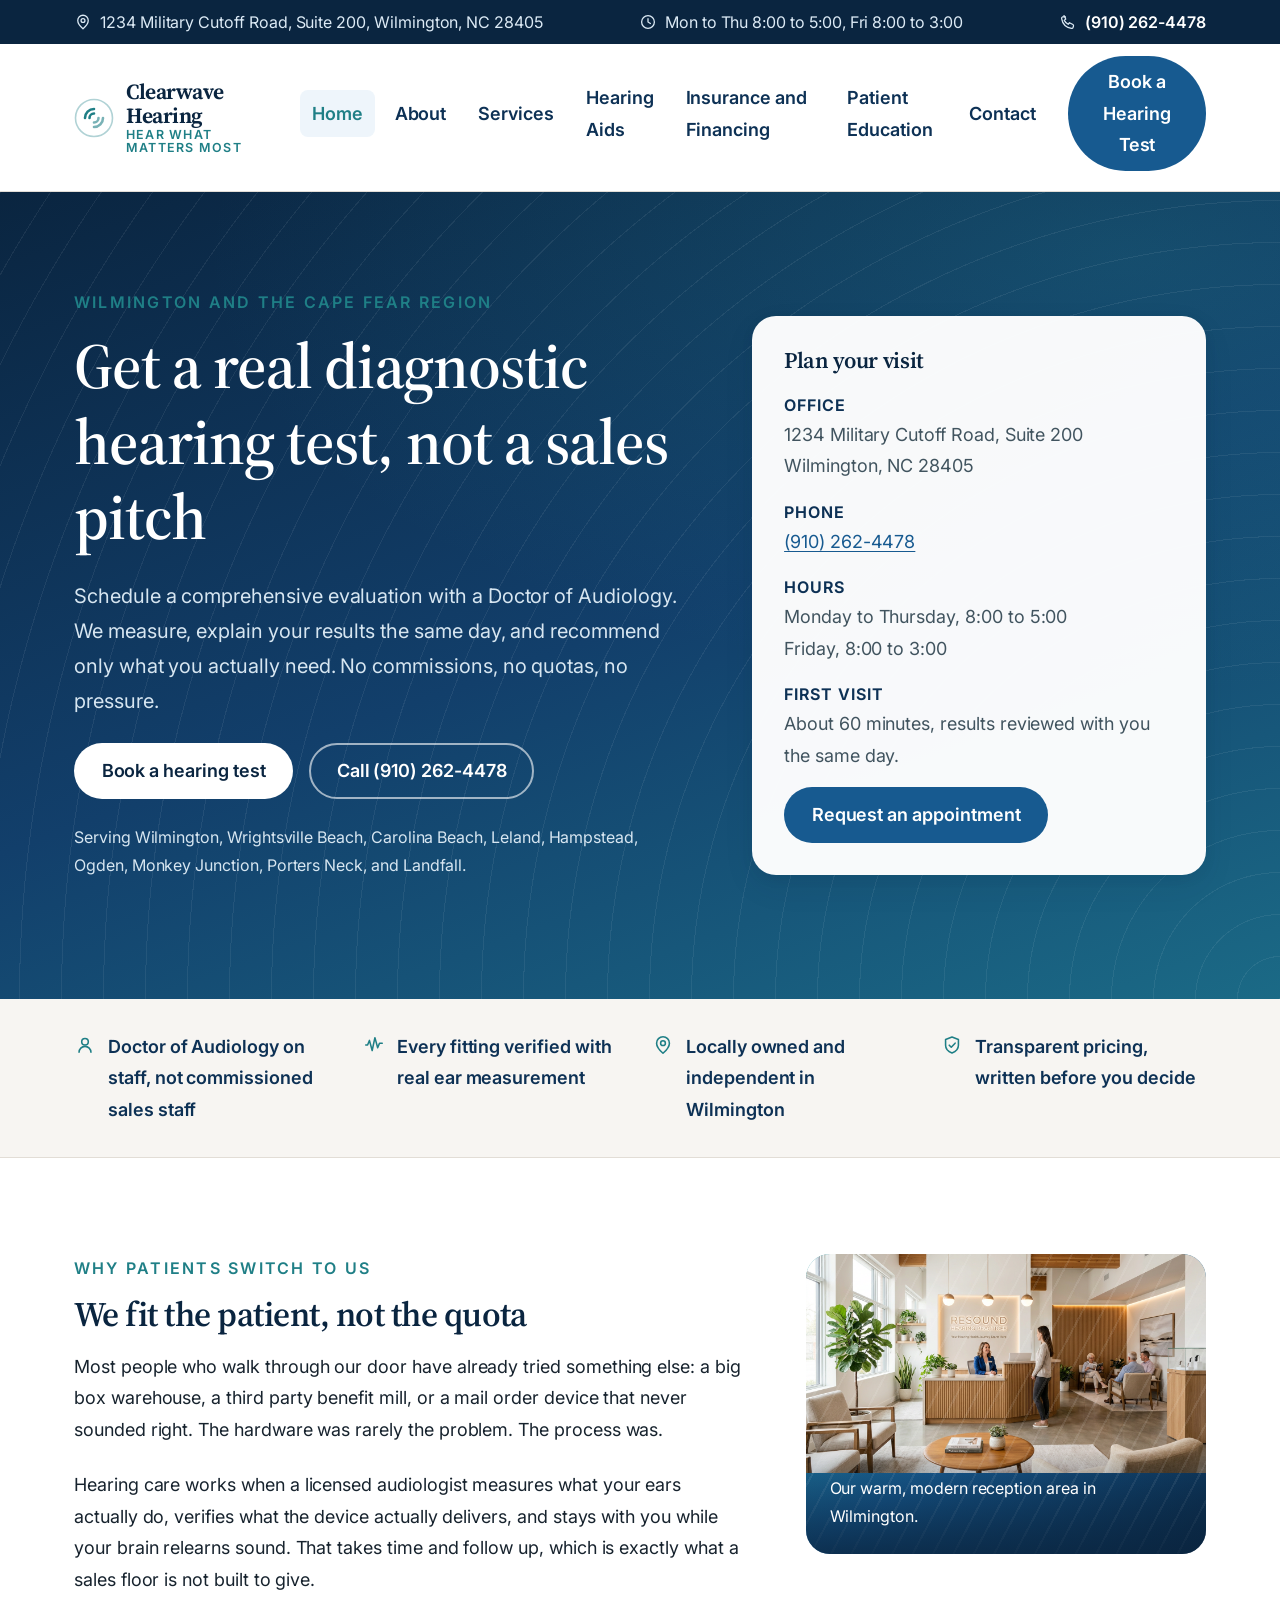
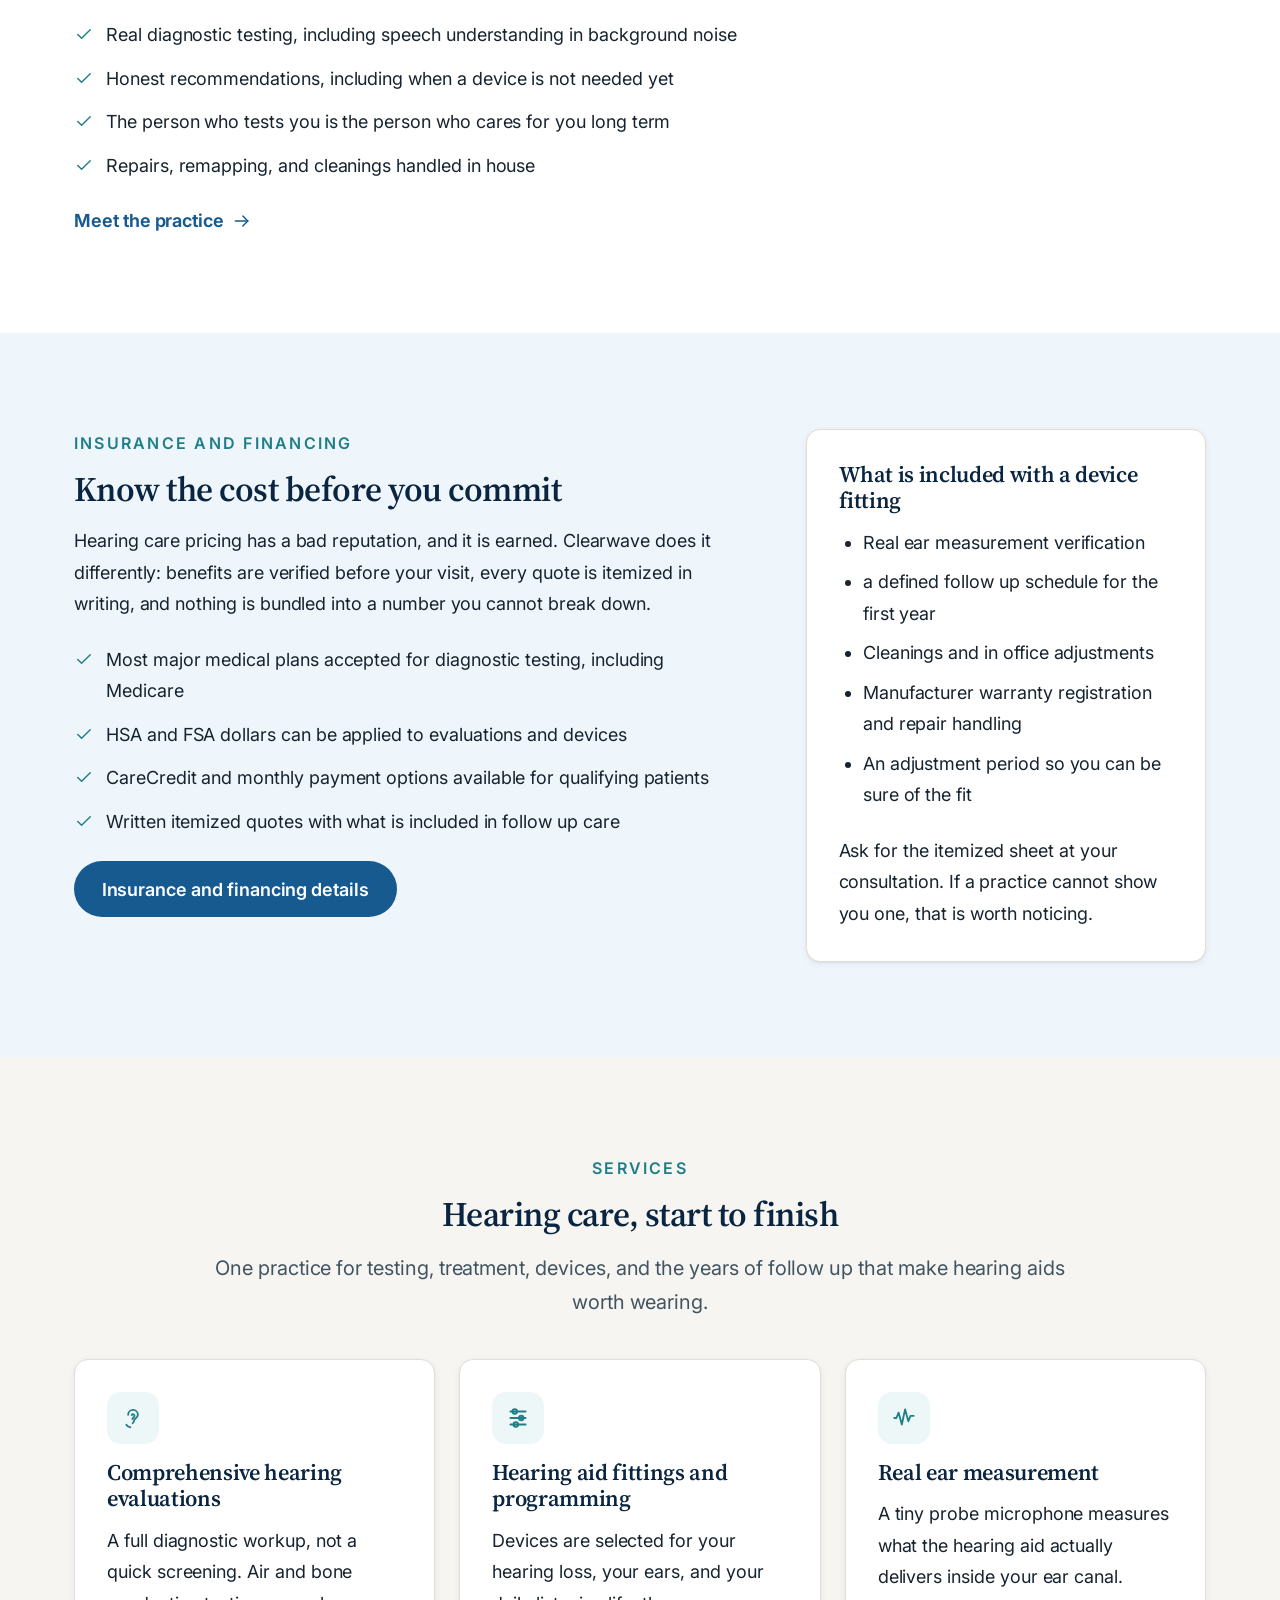
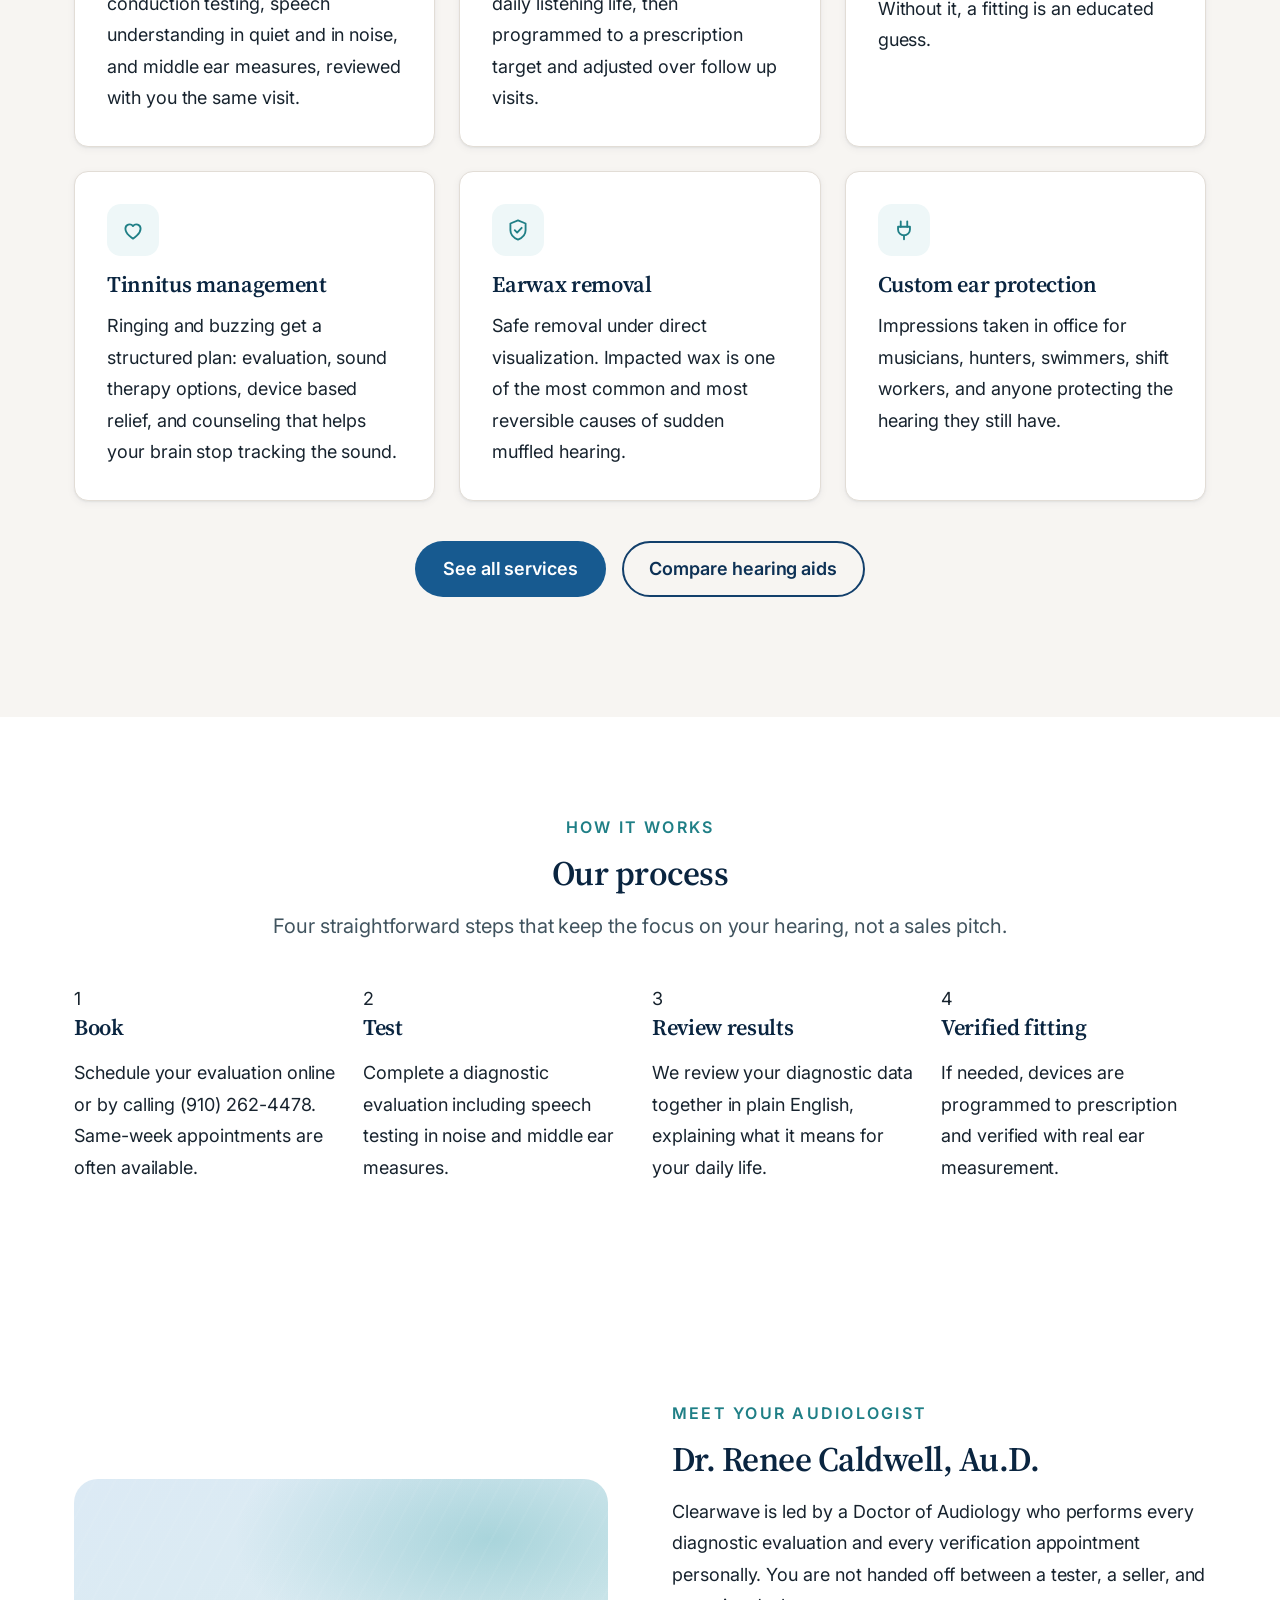
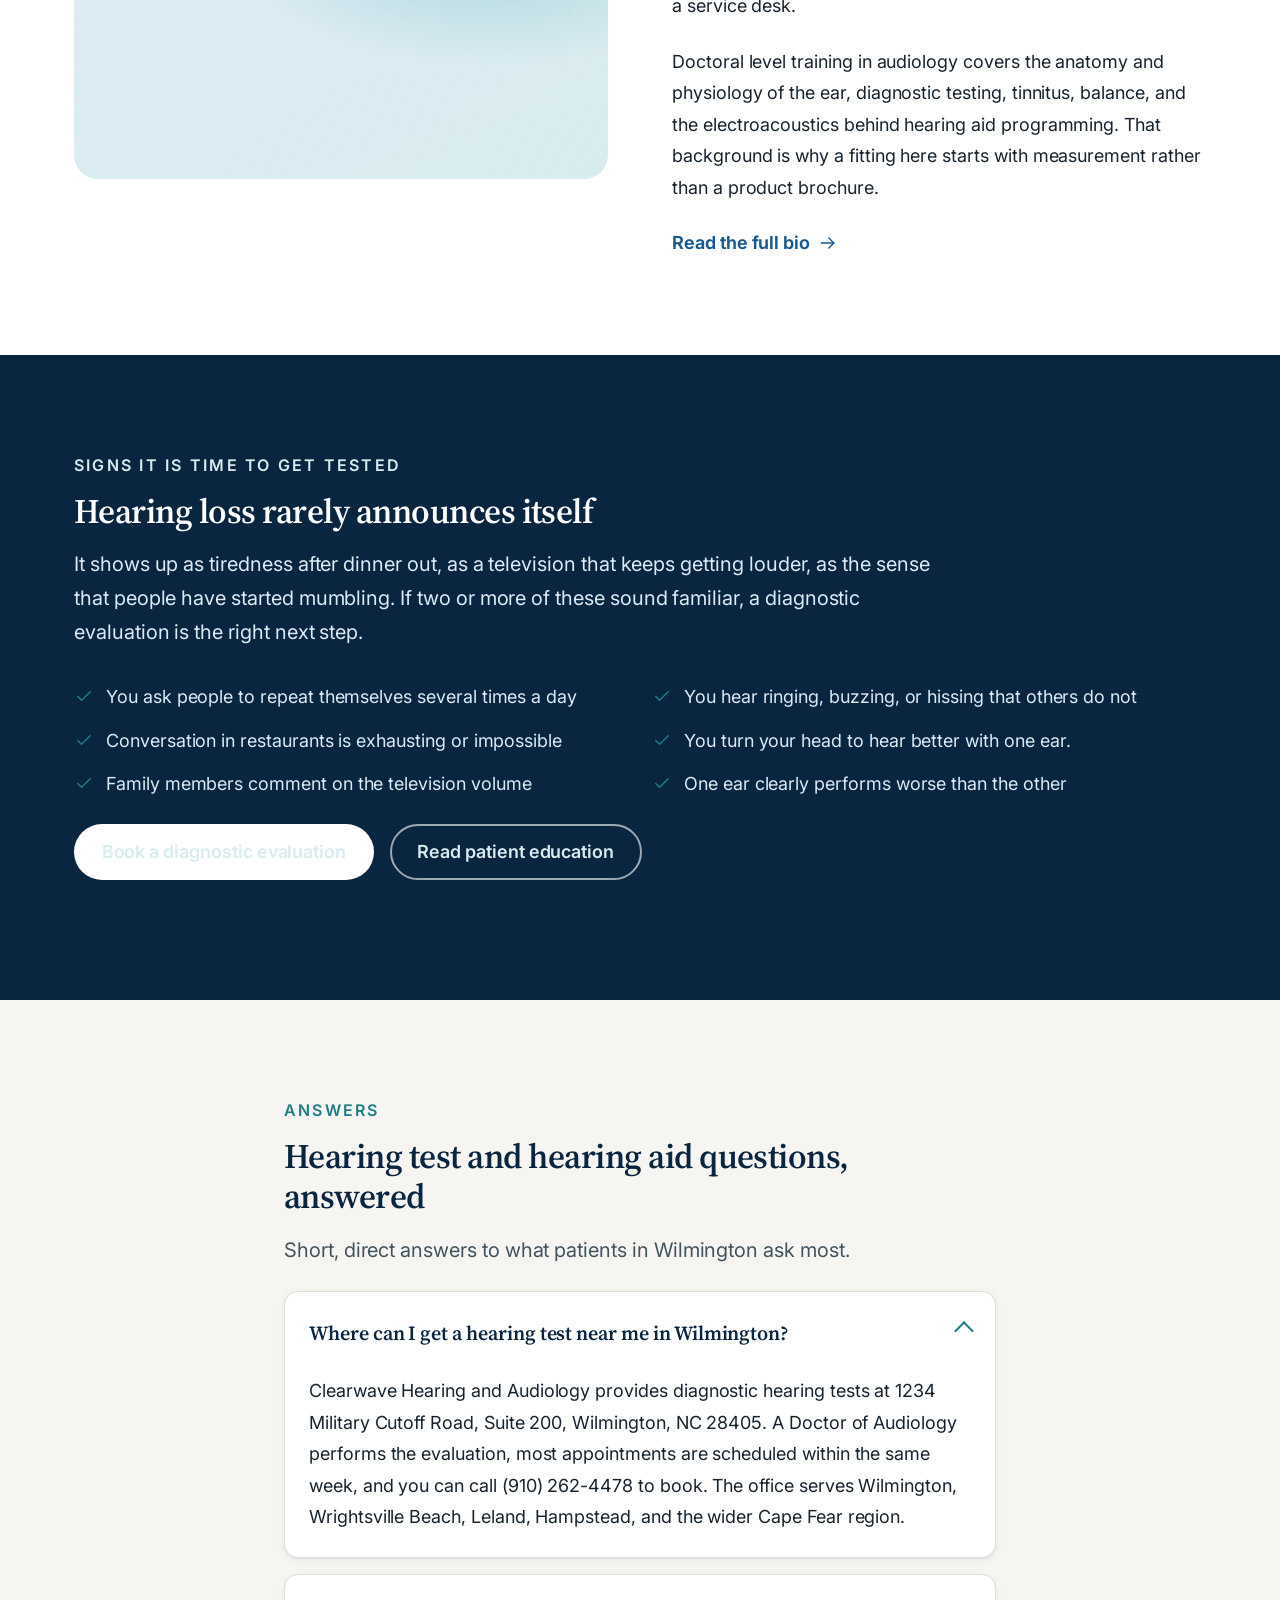
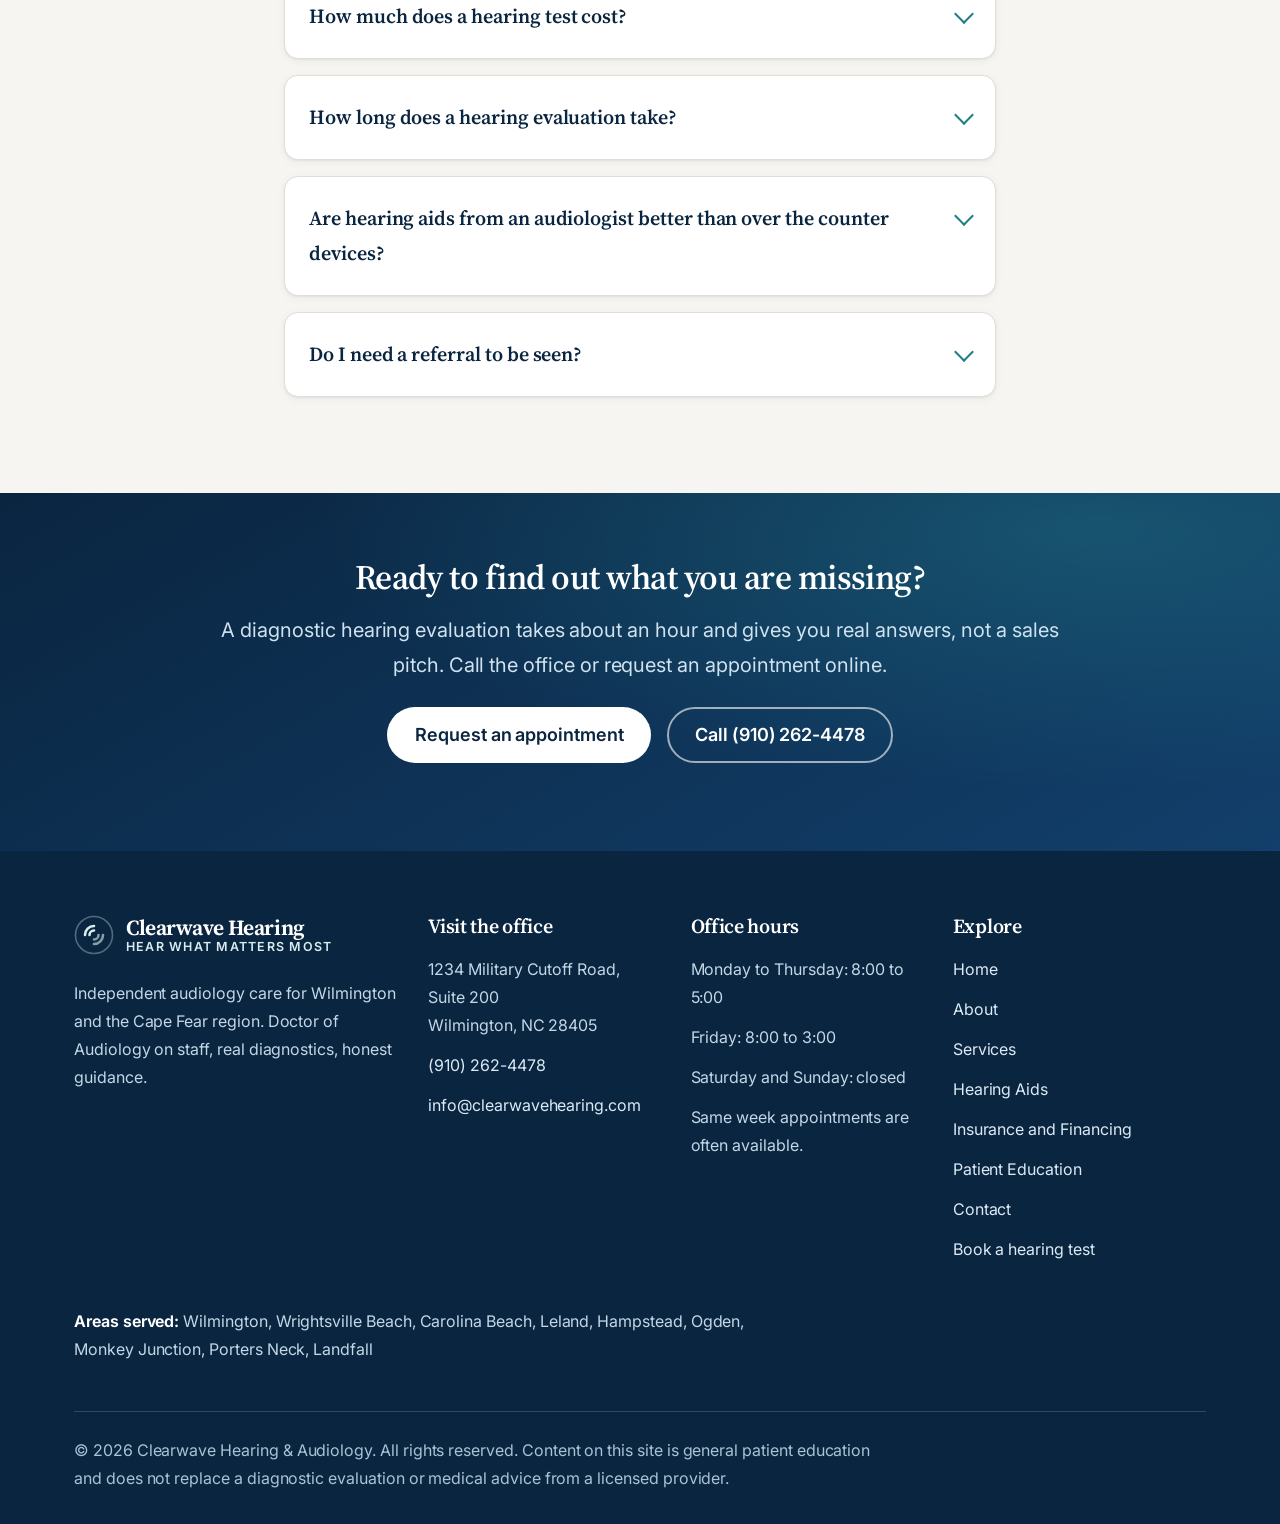
==== commit 27b40465: "OEDIT: Replace the placeholder visual in the "We fit the patient, n" ====
--- a/index.html
+++ b/index.html
@@ -369,8 +369,9 @@
       </ul>
             <a class="more-link" href="about.html">Meet the practice <svg width="20" height="20" viewBox="0 0 24 24" fill="none" stroke="currentColor" stroke-width="1.7" stroke-linecap="round" stroke-linejoin="round" aria-hidden="true" focusable="false"><path d="M4 12h15"/><path d="m13 6 6 6-6 6"/></svg></a>
           </div>
-          <div class="media-block" role="img" aria-label="Abstract illustration of layered sound waves in blue and teal, representing clear hearing.">
-            <span class="media-caption">Placeholder visual. Replace with a photo of the Wilmington office and provider before launch.</span>
+          <div class="media-block">
+            <img src="/uploads/onboarding-edit/566fcd66-c317-4bc0-83ba-92a00e5177dd/audiology-reception.png" alt="Warm and modern audiology office reception area with comfortable seating and a professional atmosphere." loading="lazy" decoding="async" onerror="this.onerror=null;this.src='uploads/onboarding-edit/566fcd66-c317-4bc0-83ba-92a00e5177dd/audiology-reception.png';">
+            <span class="media-caption">Our warm, modern reception area in Wilmington.</span>
           </div>
         </div>
       </div>
@@ -487,9 +488,7 @@
     <section class="section">
       <div class="wrap">
         <div class="split">
-          <div class="media-block is-soft" role="img" aria-label="Soft gradient placeholder for a portrait of the practice audiologist.">
-            <span class="media-caption">Placeholder for provider portrait.</span>
-          </div>
+          <div class="media-block is-soft" aria-hidden="true"></div>
           <div>
             <span class="eyebrow">Meet your audiologist</span>
             <h2>Dr. Renee Caldwell, Au.D.</h2>
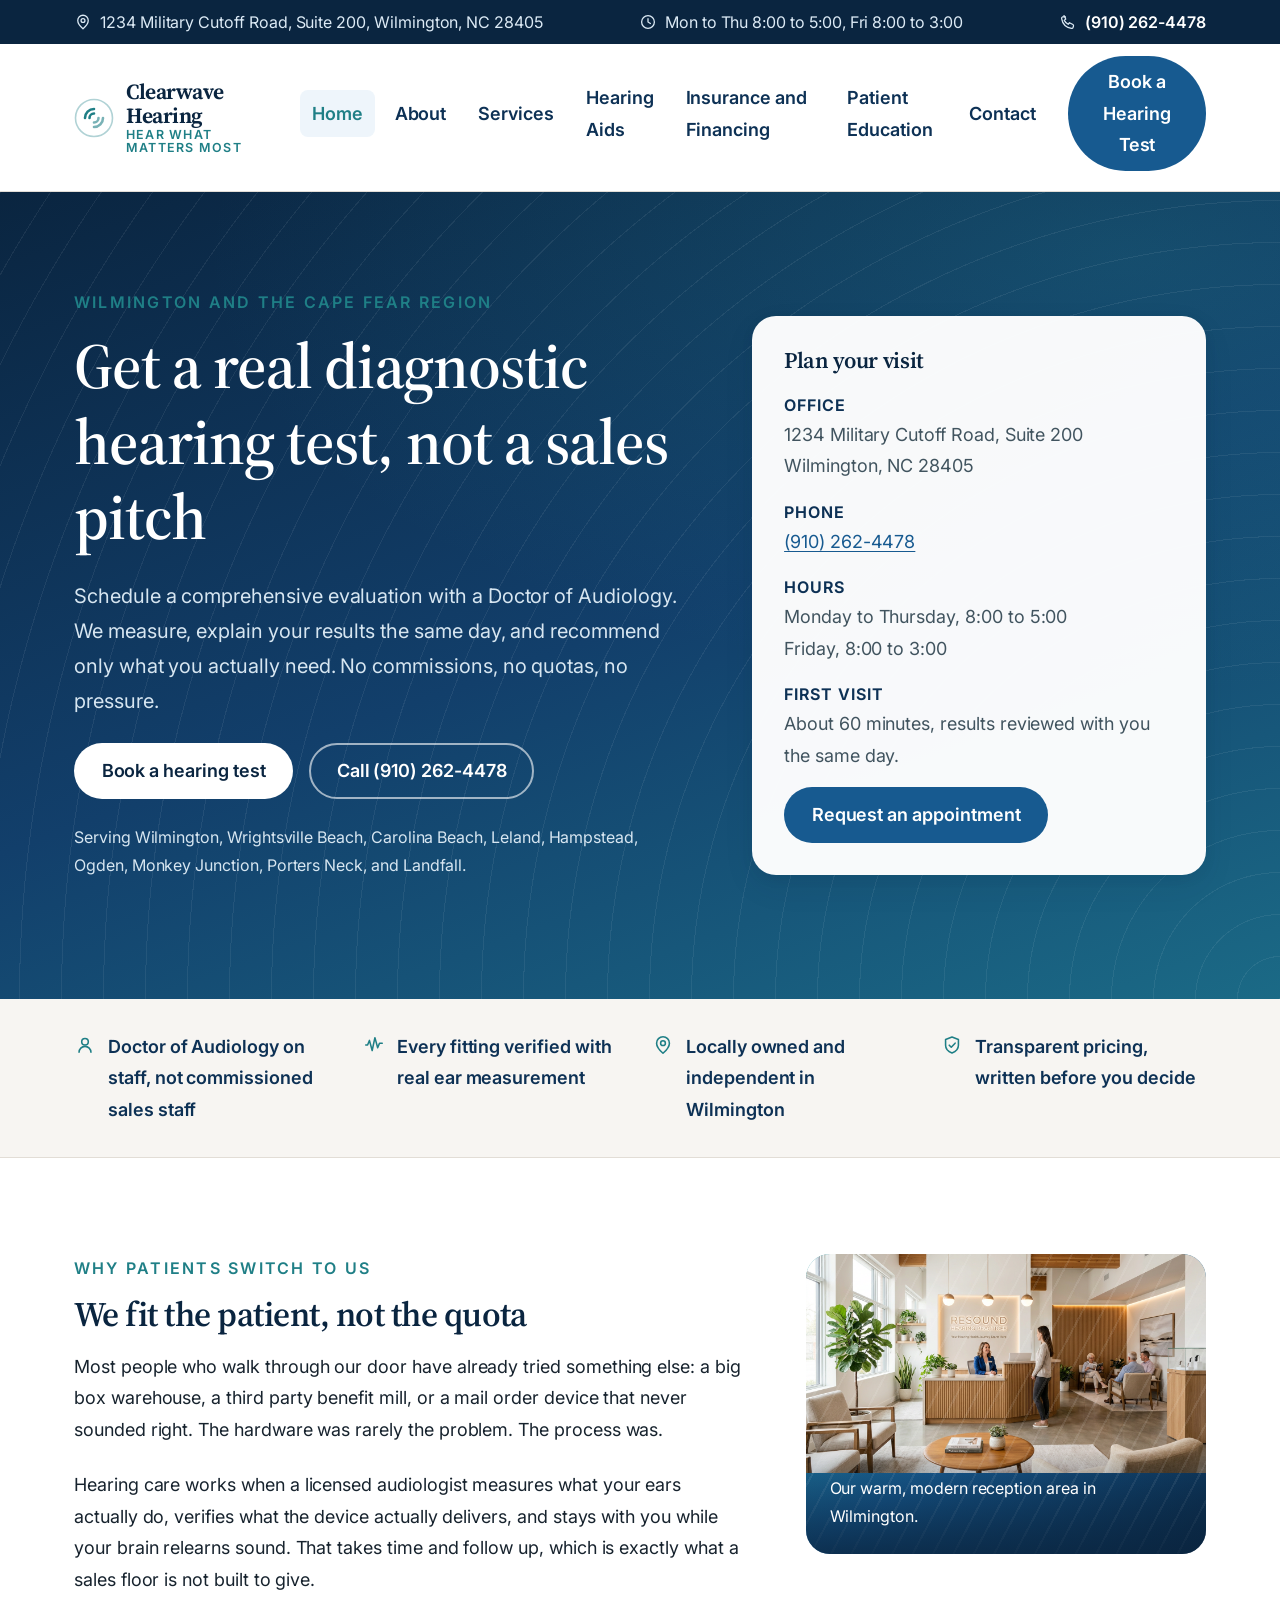
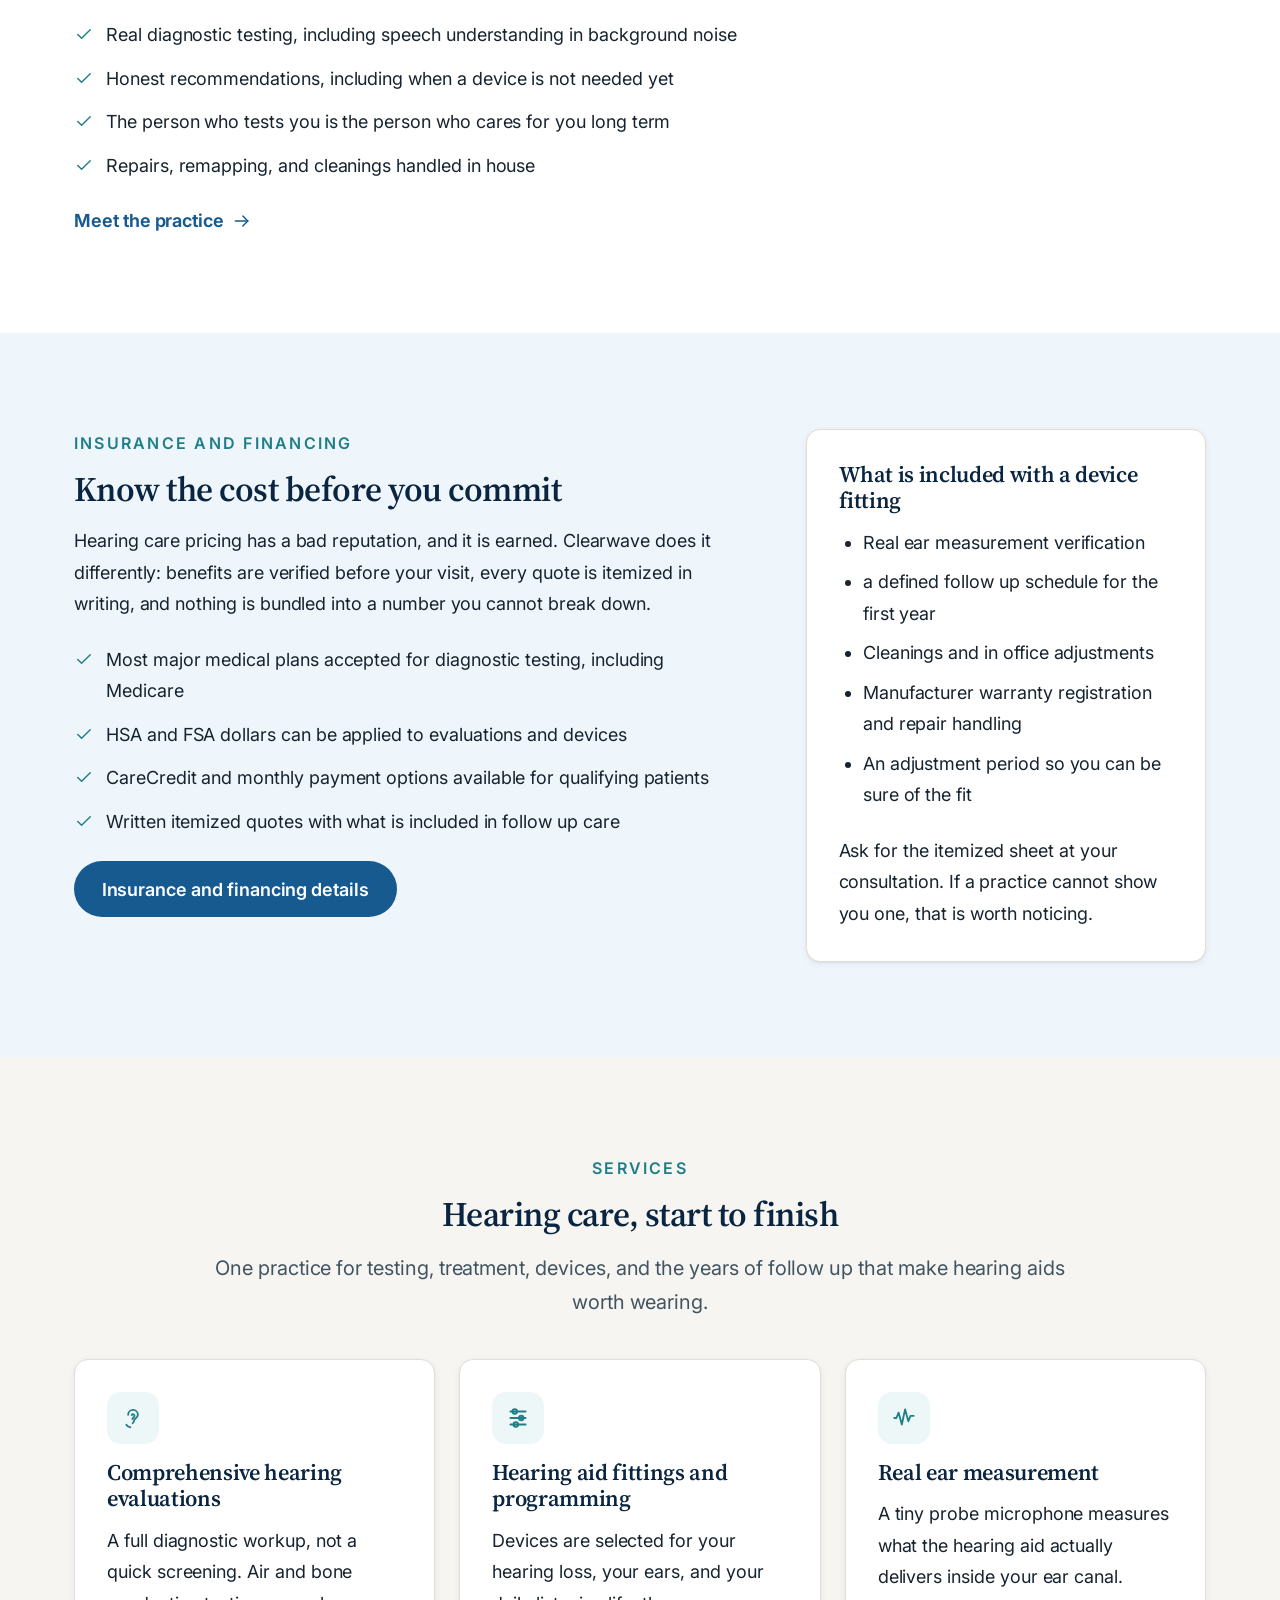
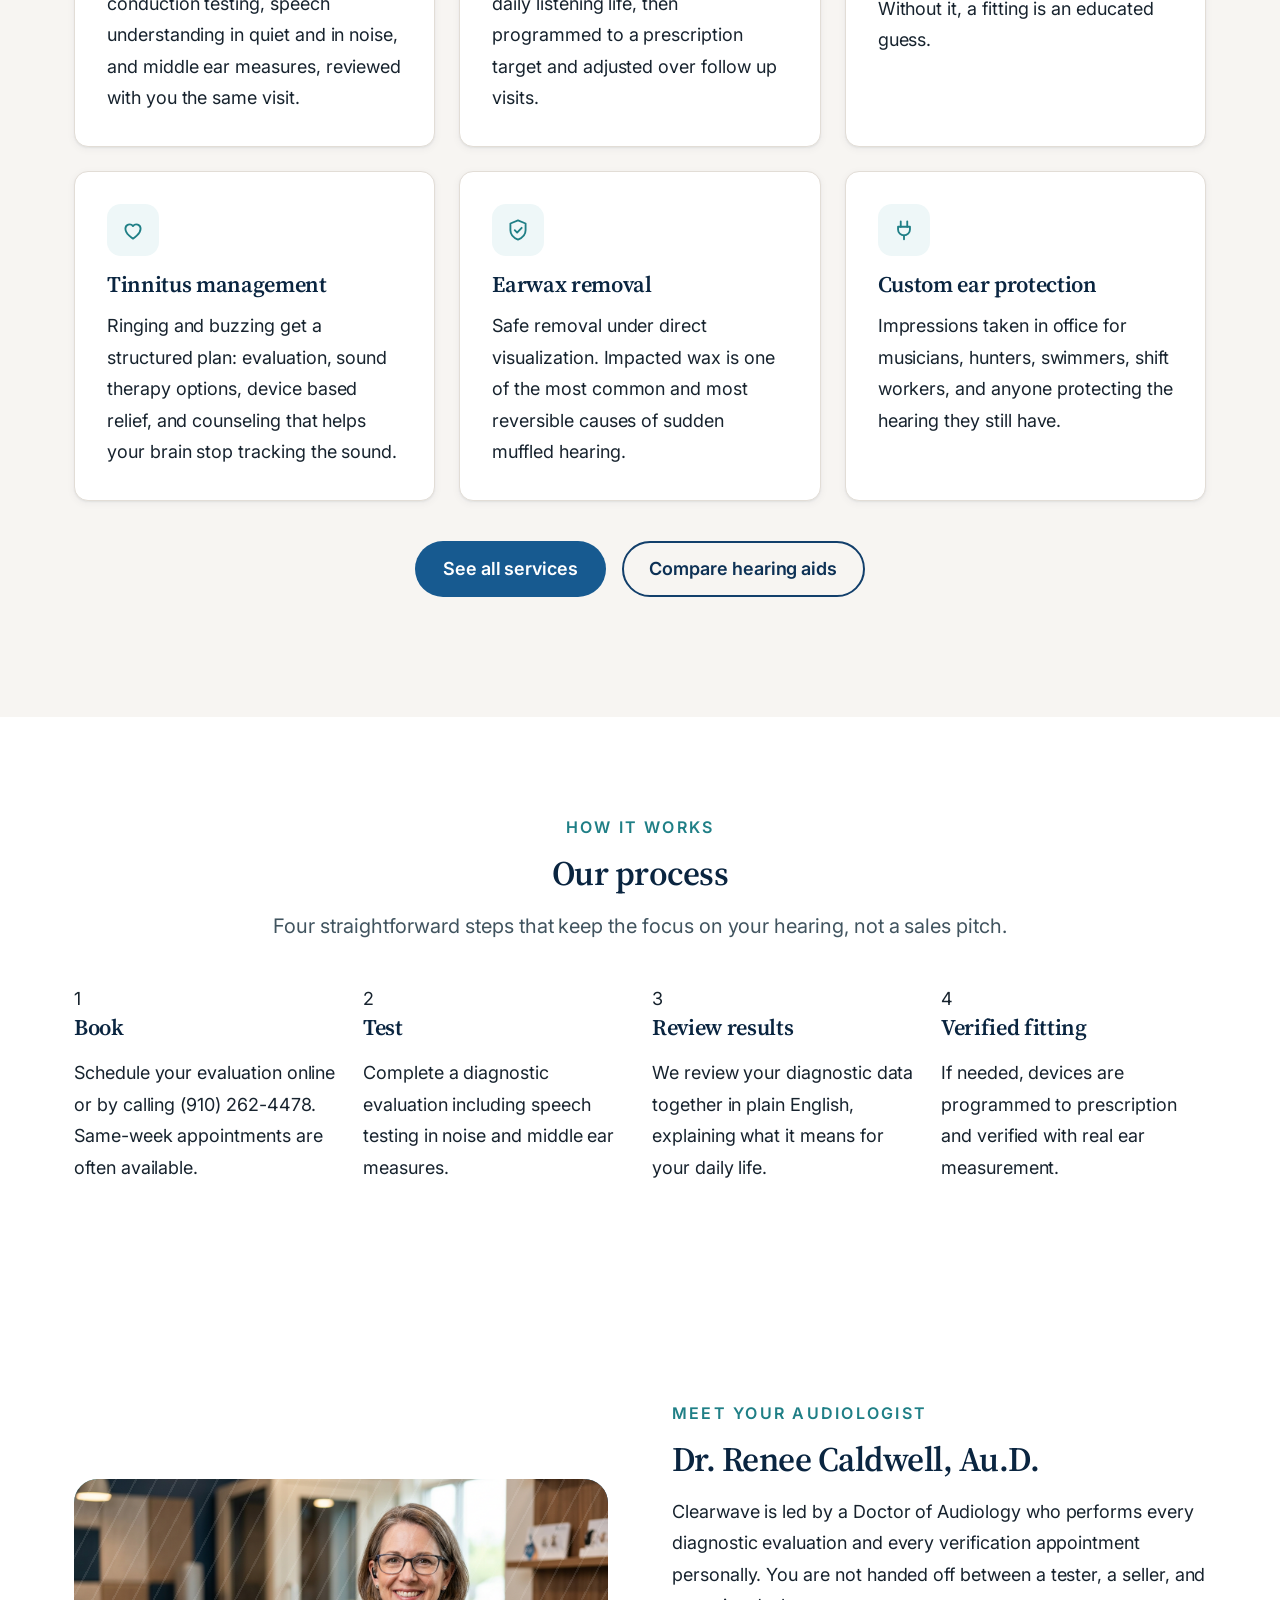
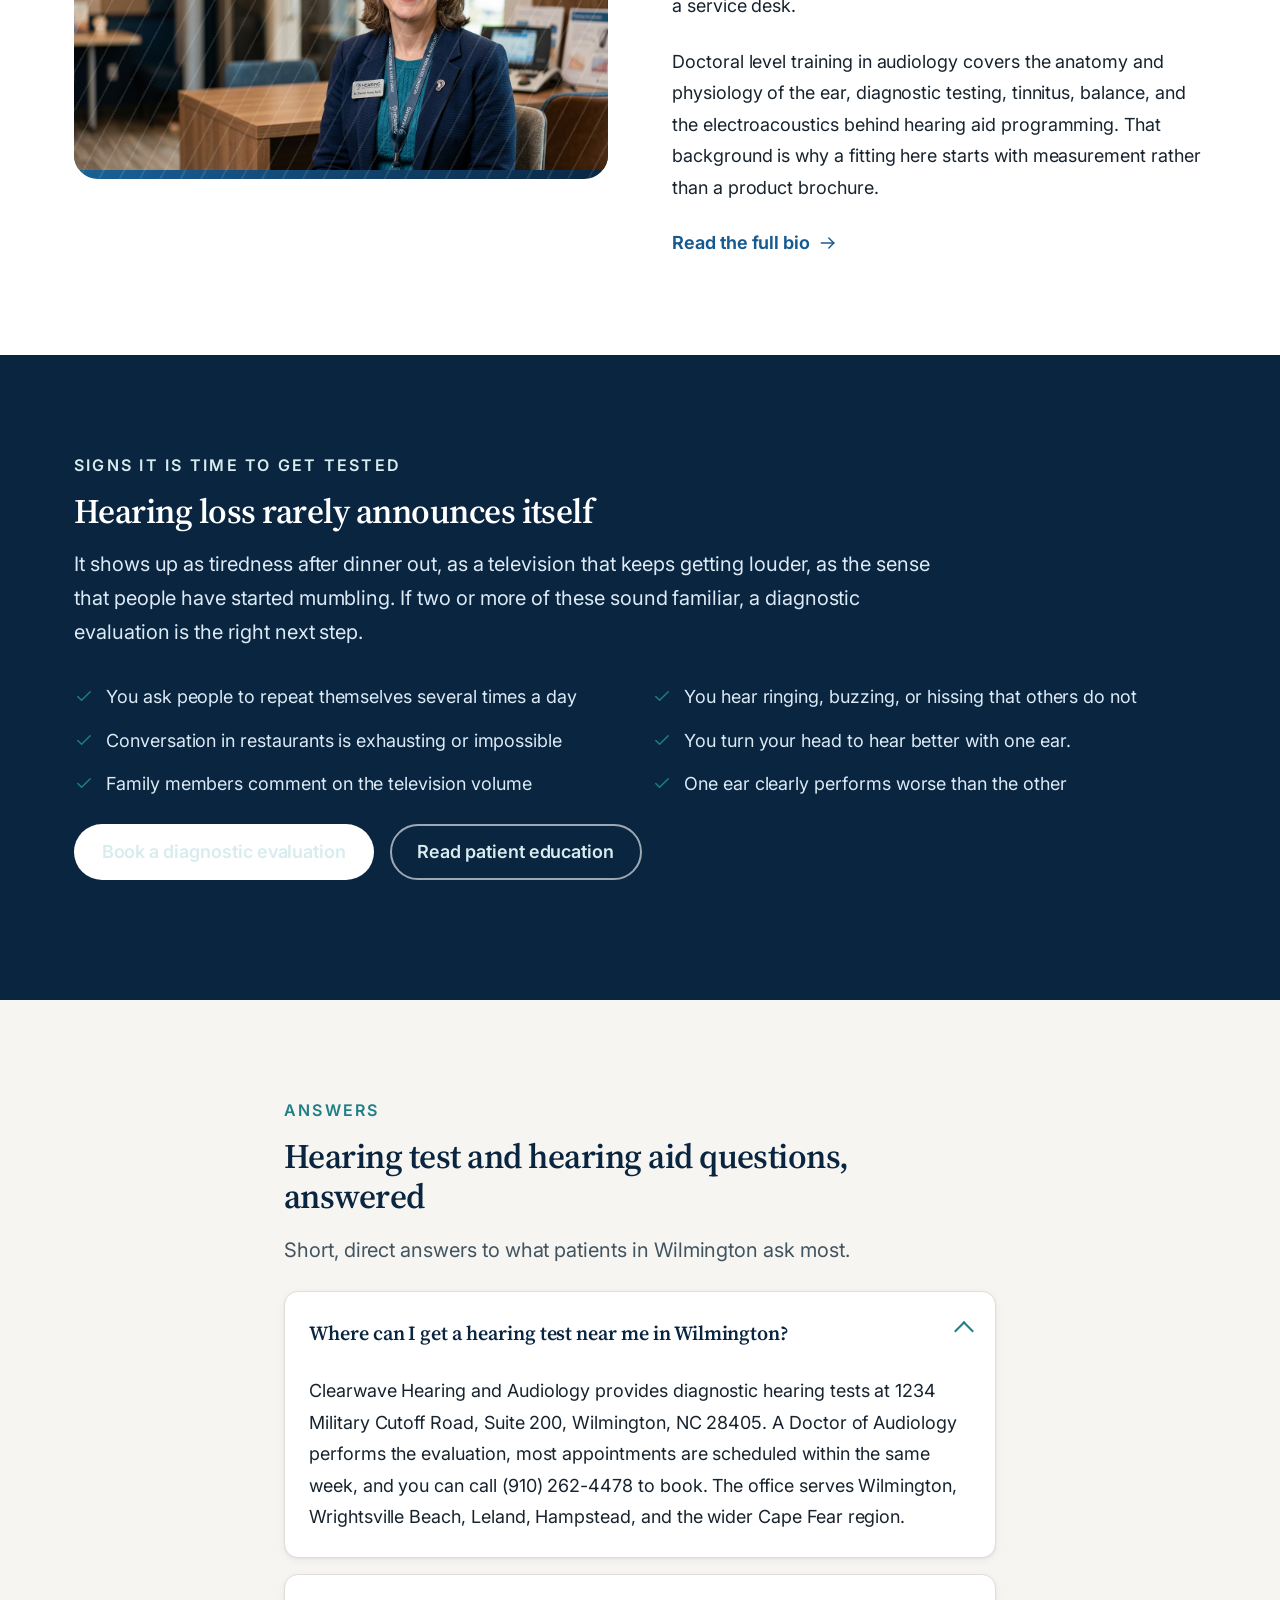
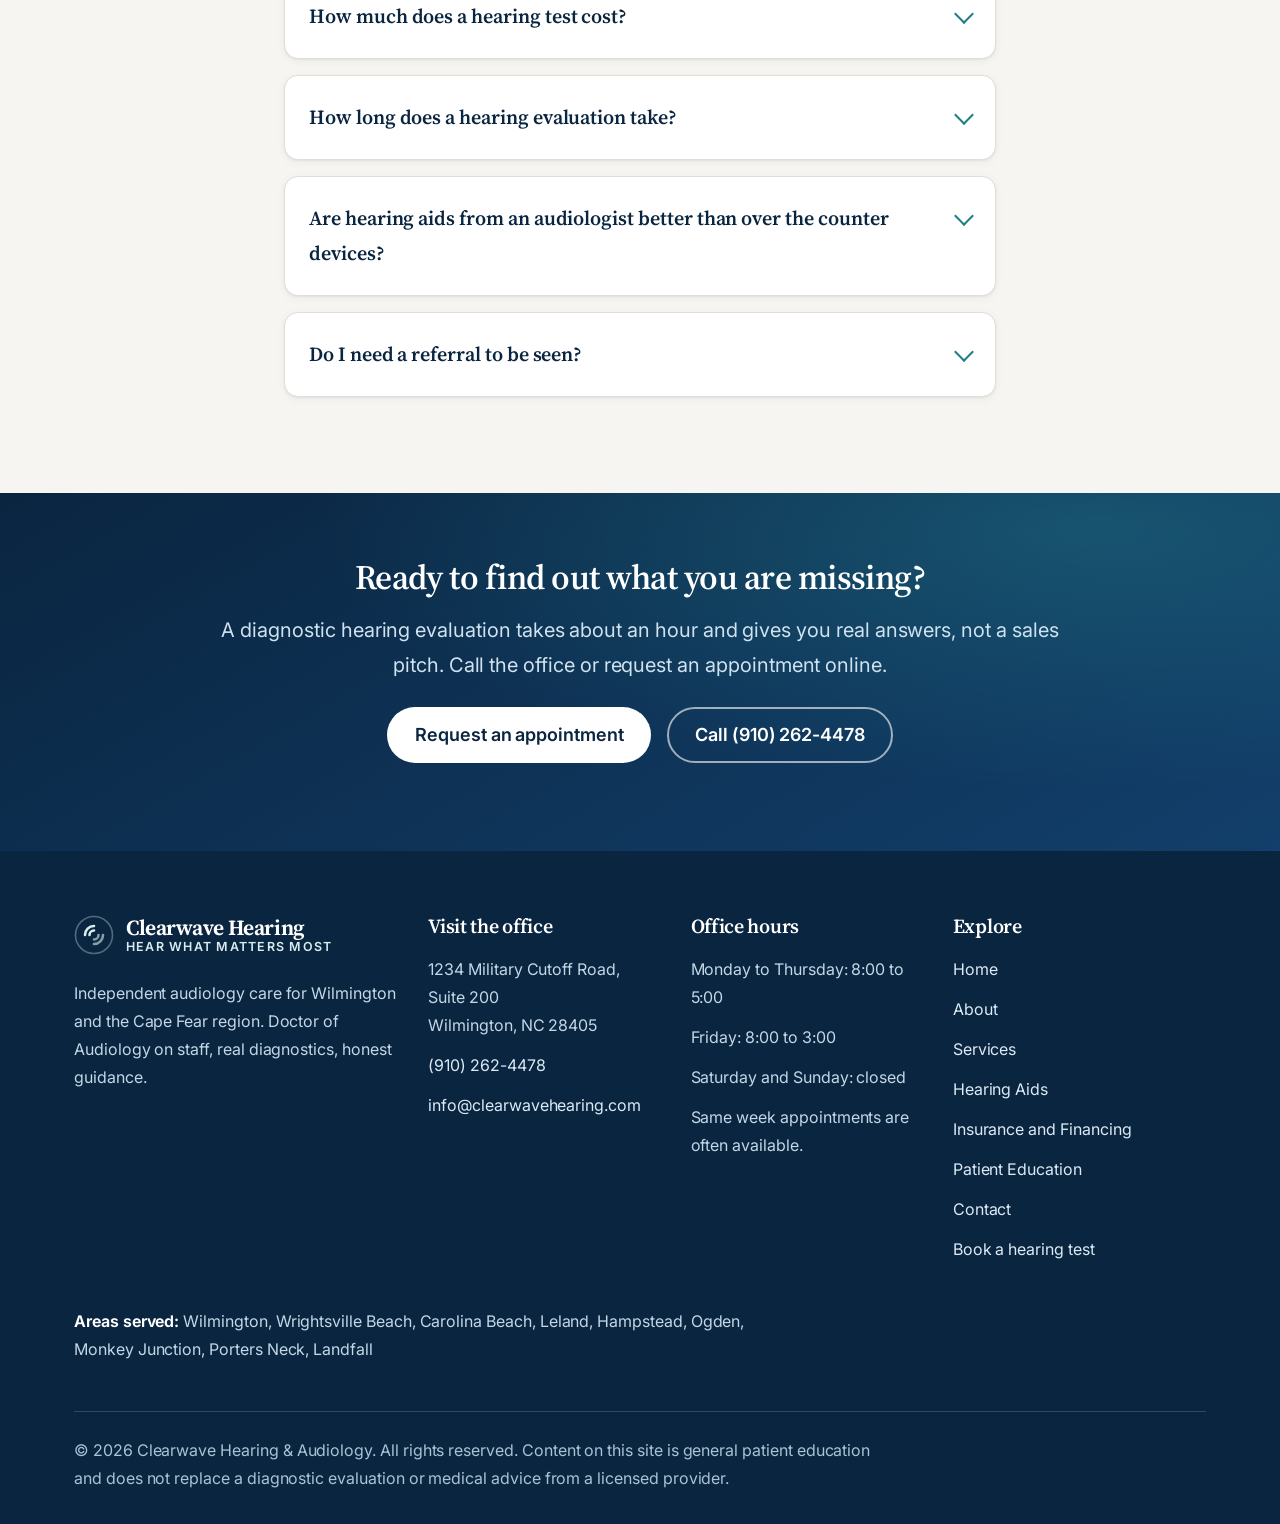
==== commit 7eff0762: "OEDIT: Generate a professional portrait placeholder for the audiolo" ====
--- a/index.html
+++ b/index.html
@@ -488,7 +488,9 @@
     <section class="section">
       <div class="wrap">
         <div class="split">
-          <div class="media-block is-soft" aria-hidden="true"></div>
+          <div class="media-block">
+            <img src="/uploads/onboarding-edit/bd4fa856-b60b-4a95-b83d-a276629c7f6e/audiologist-portrait.png" alt="Dr. Sarah Miller, professional audiologist at ClearWave Hearing" loading="lazy" decoding="async">
+          </div>
           <div>
             <span class="eyebrow">Meet your audiologist</span>
             <h2>Dr. Renee Caldwell, Au.D.</h2>
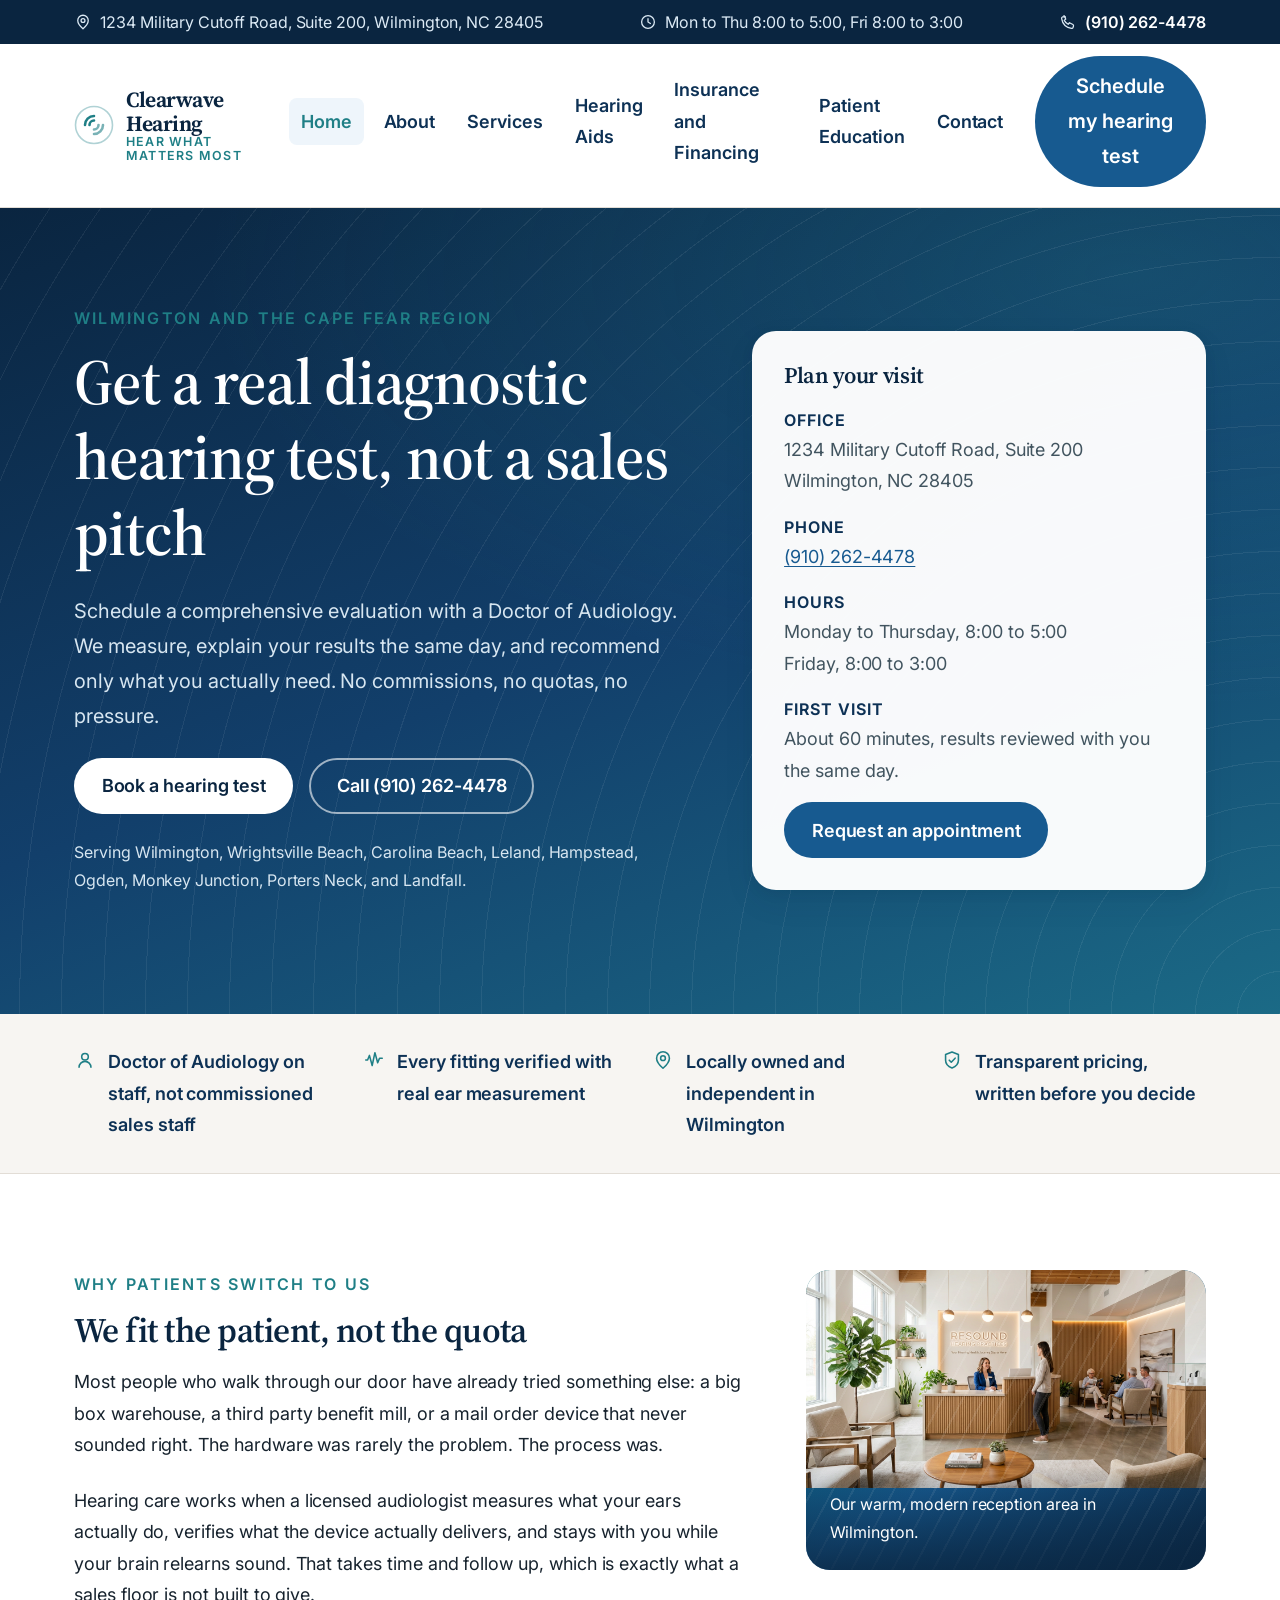
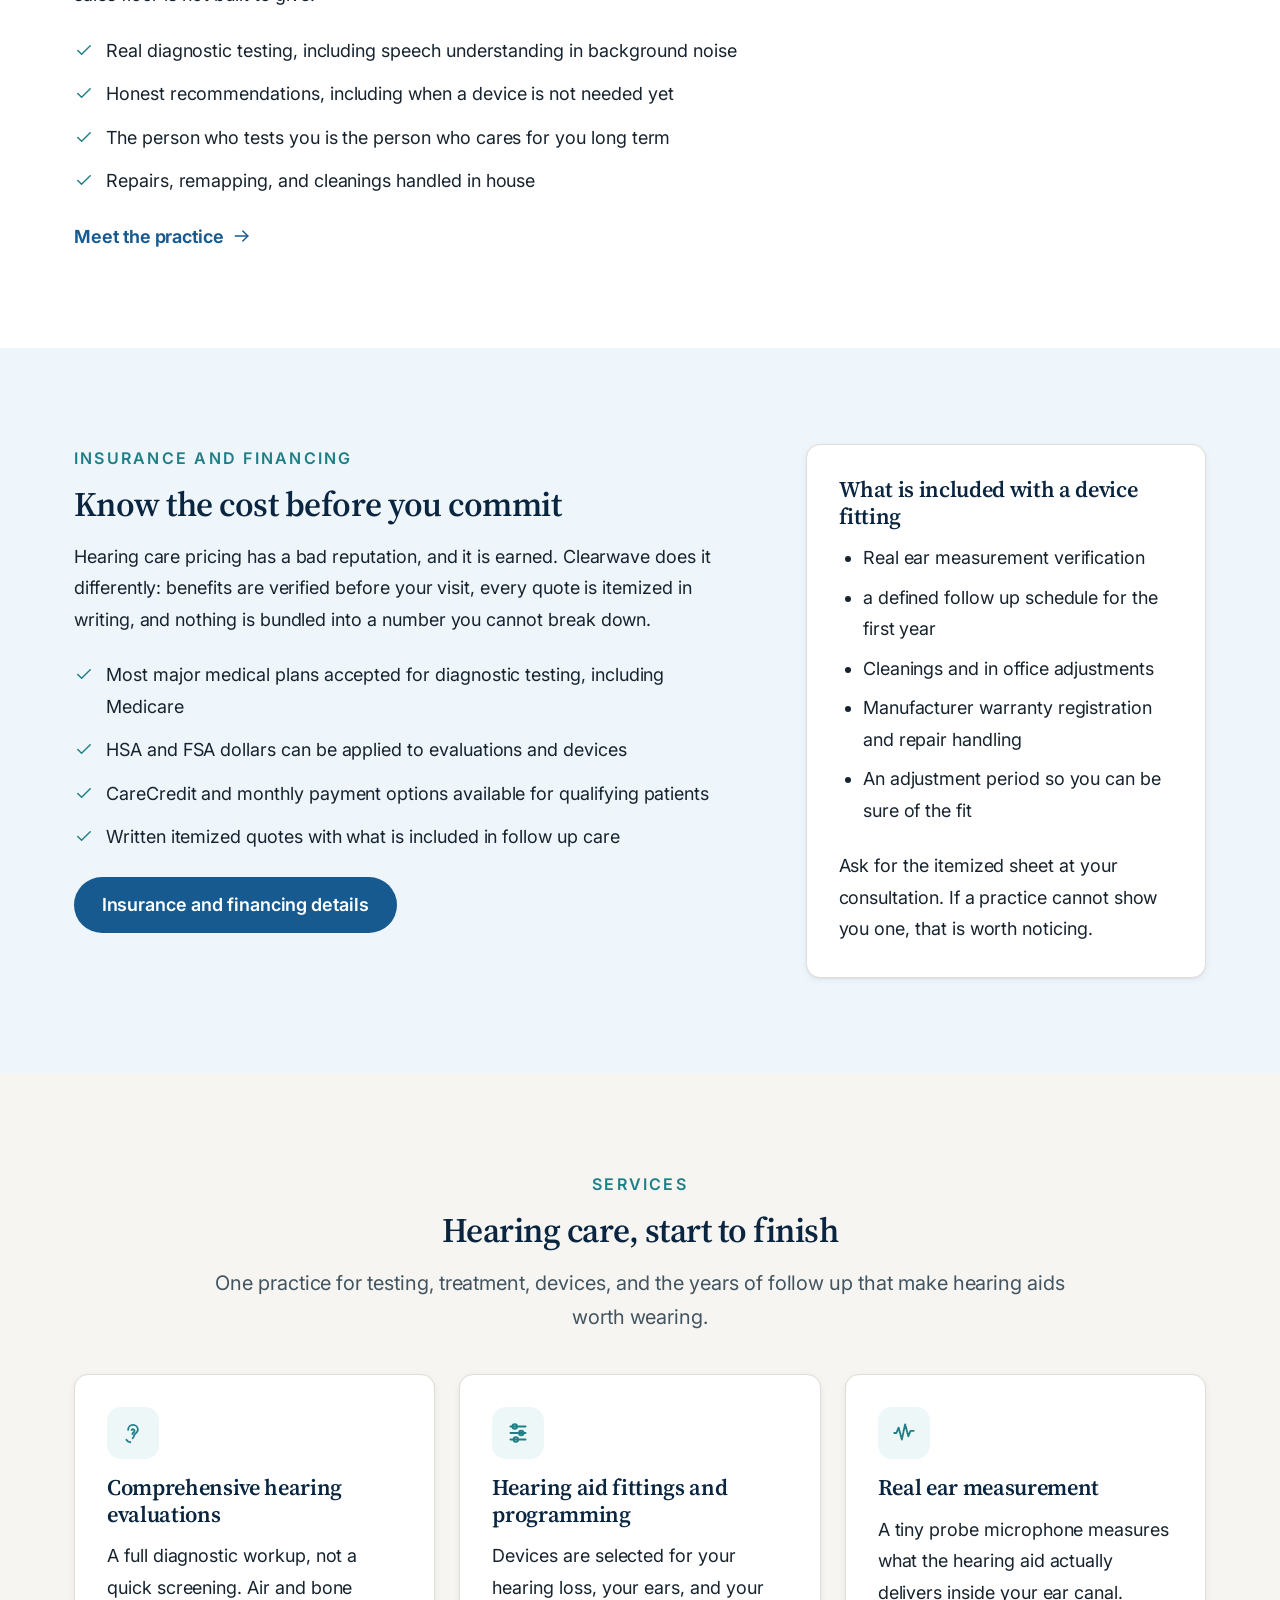
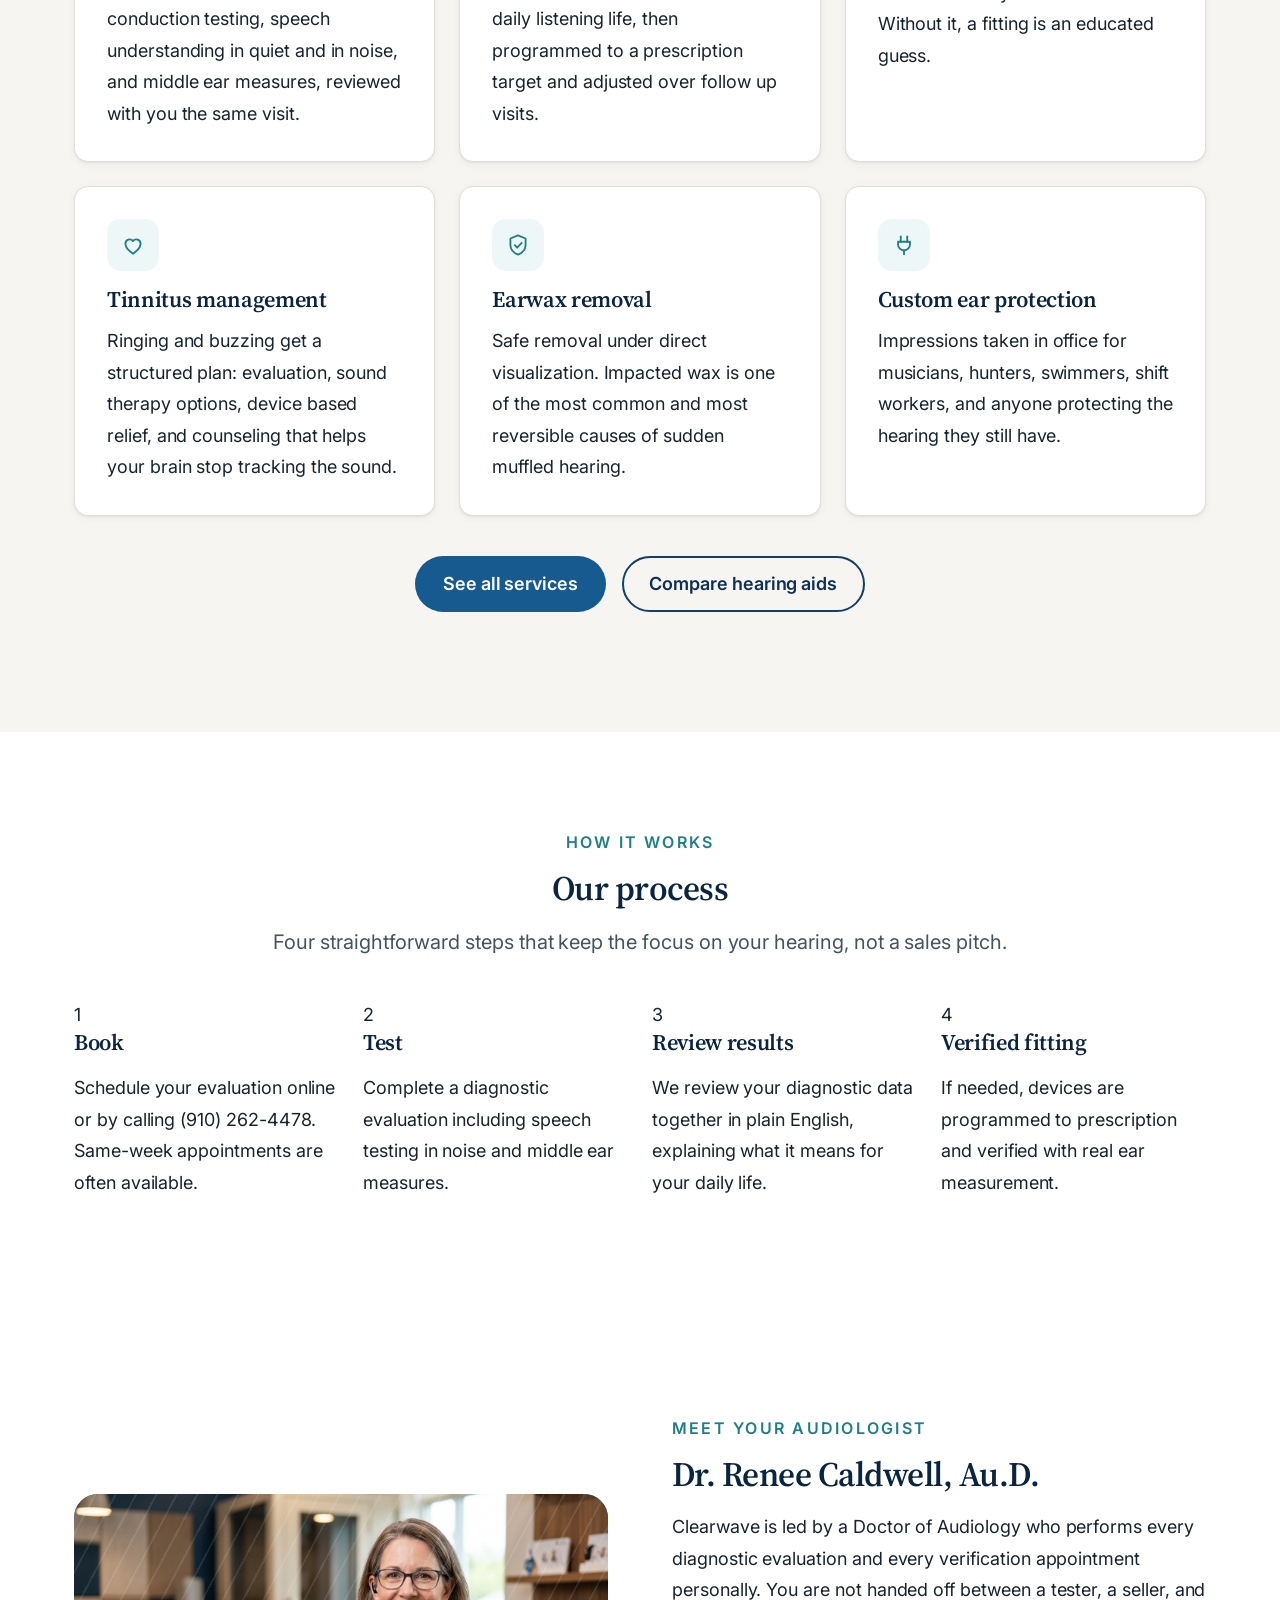
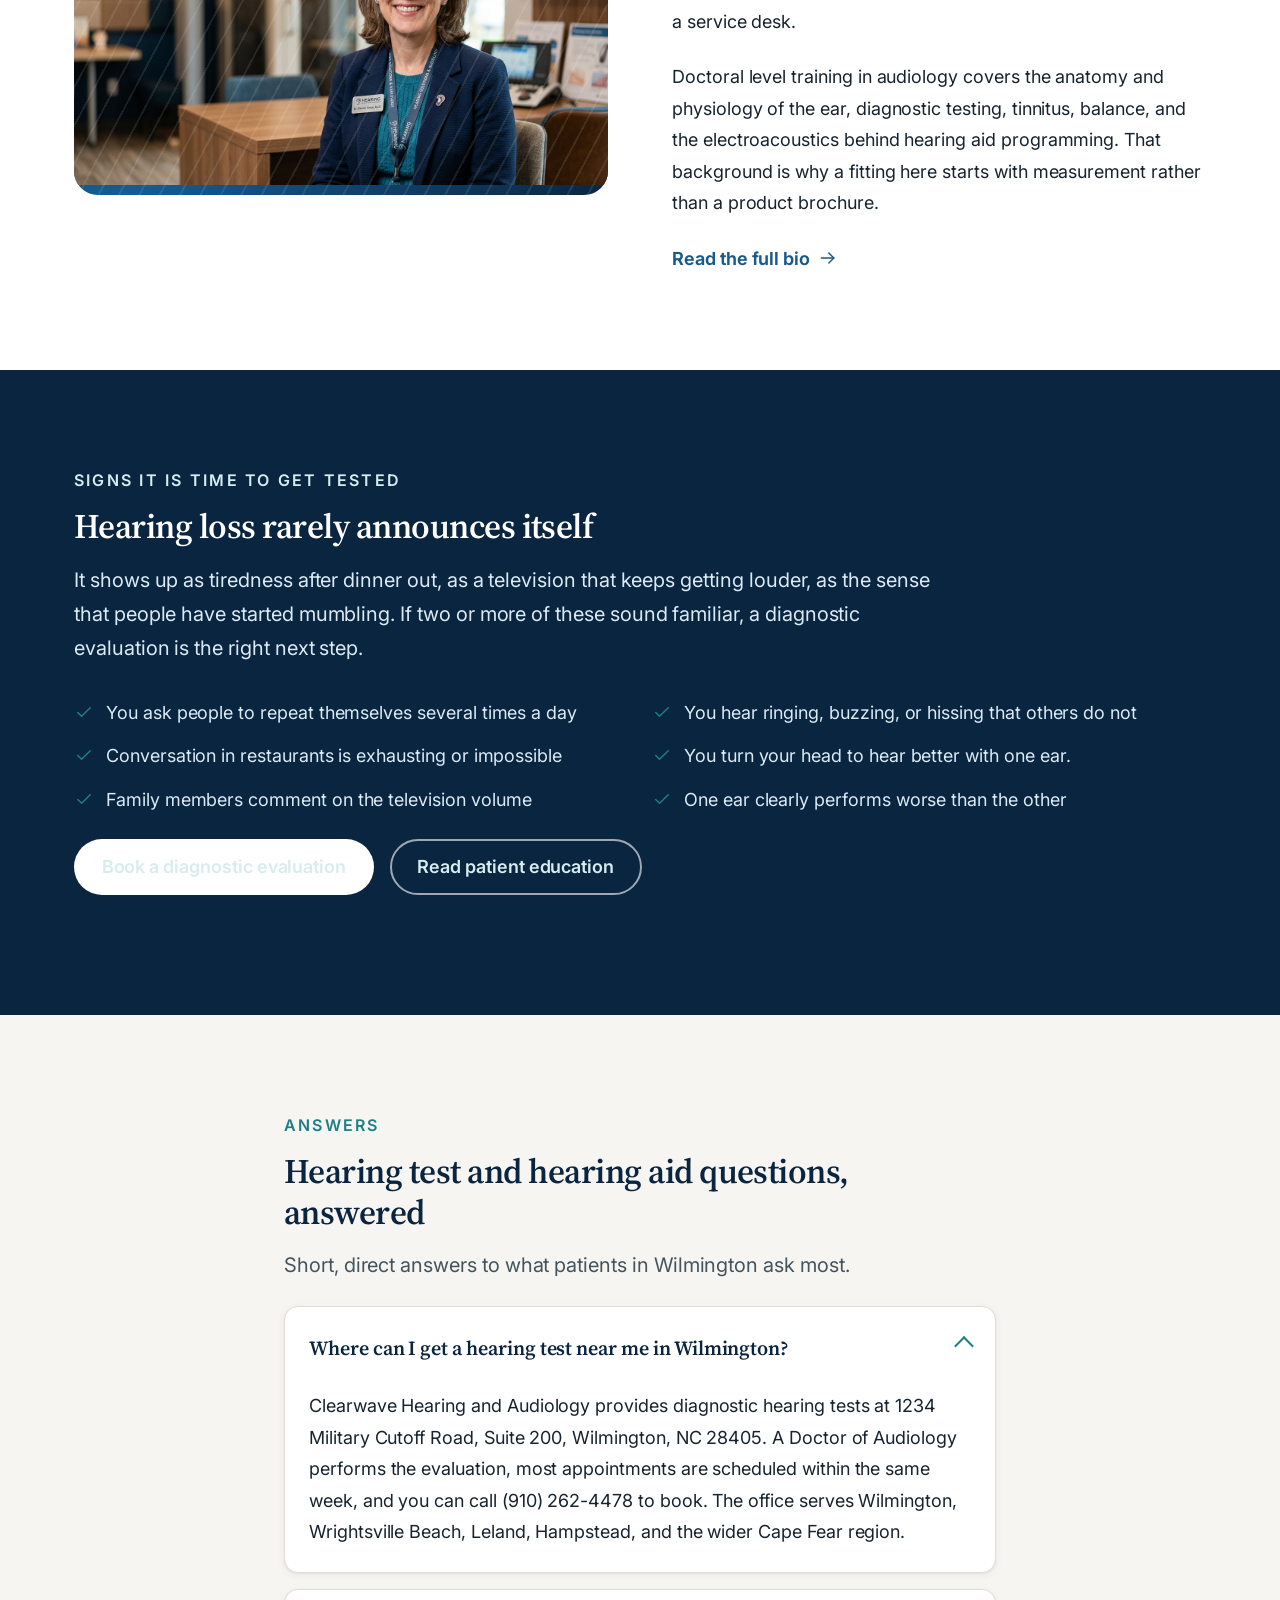
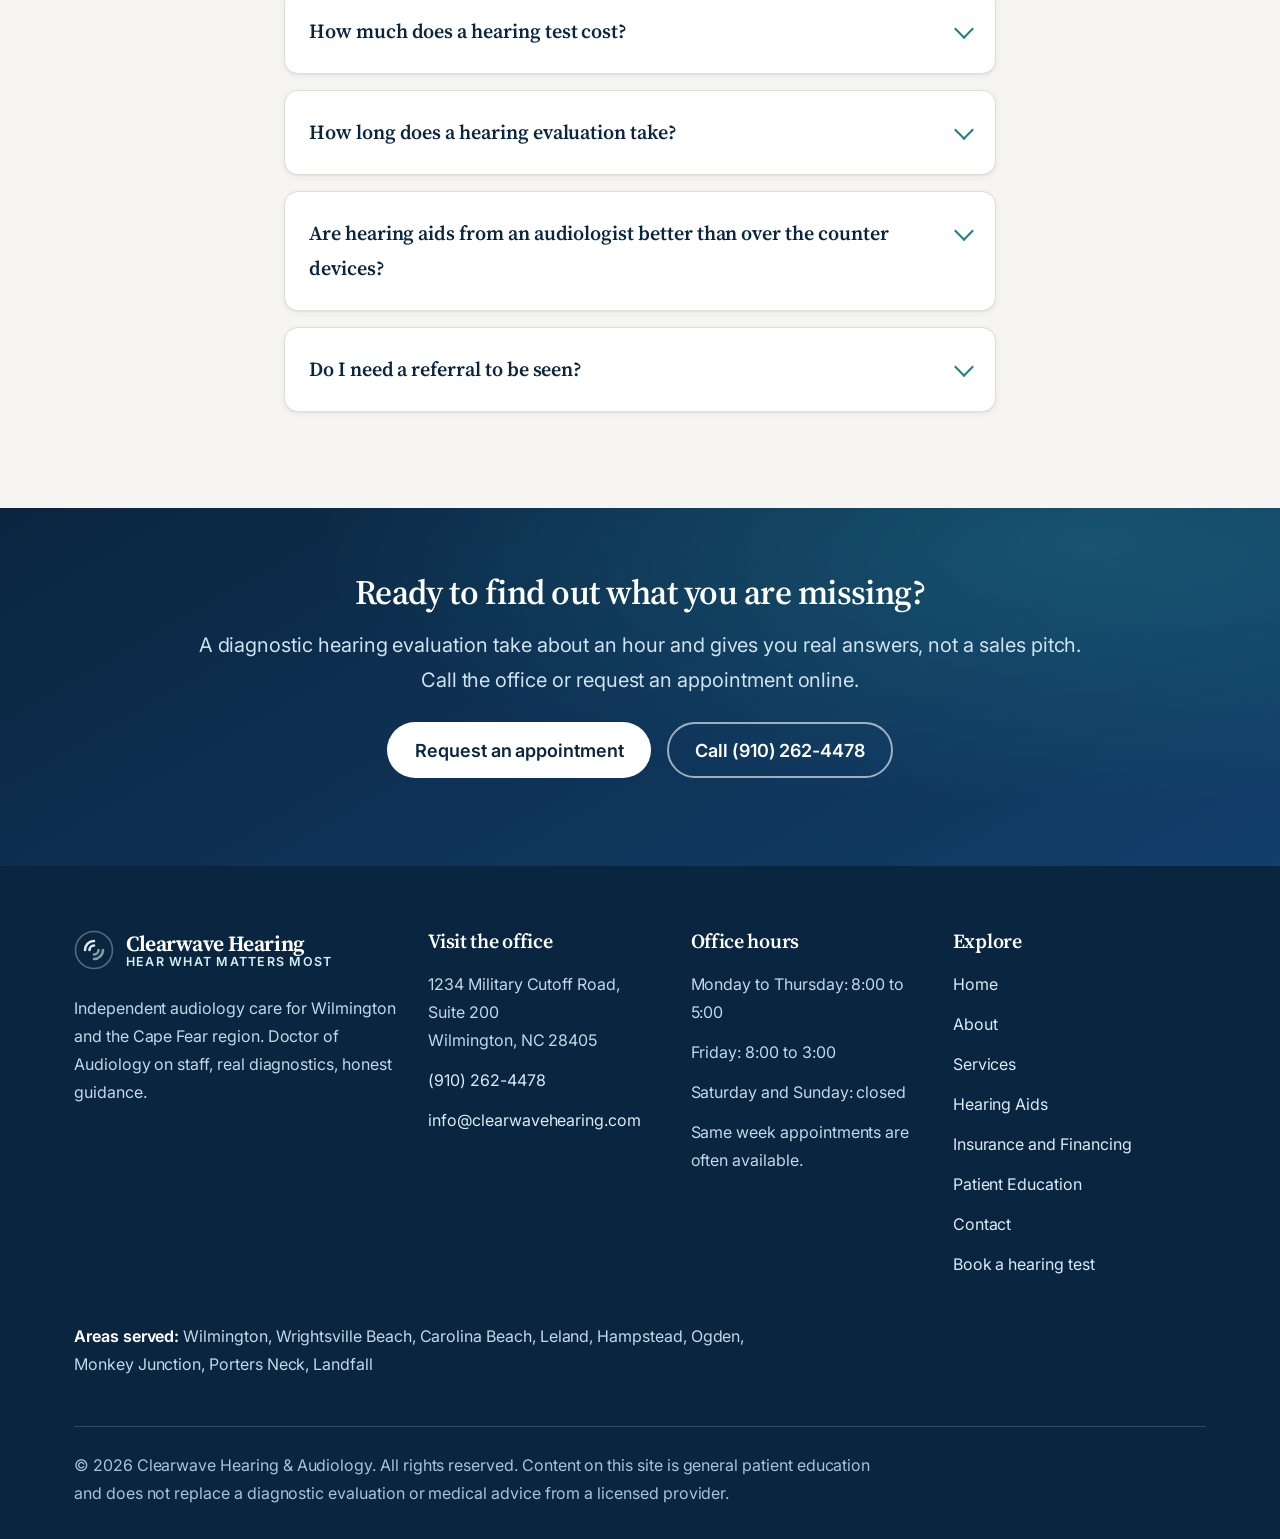
==== commit 05e1dce0: "OEDIT: Change the <a> element in the nav (text: "Book a Hearing Tes" ====
--- a/index.html
+++ b/index.html
@@ -306,7 +306,7 @@
           <li><a href="insurance.html">Insurance and Financing</a></li>
           <li><a href="blog.html">Patient Education</a></li>
           <li><a href="contact.html">Contact</a></li>
-          <li class="nav-cta"><a href="book.html">Book a Hearing Test</a></li>
+          <li class="nav-cta"><a href="book.html">Schedule my hearing test</a></li>
         </ul>
       </nav>
     </div>
@@ -574,7 +574,7 @@
   <section class="cta-band">
     <div class="wrap center">
       <h2>Ready to find out what you are missing?</h2>
-      <p>A diagnostic hearing evaluation takes about an hour and gives you real answers, not a sales pitch. Call the office or request an appointment online.</p>
+      <p>A diagnostic hearing evaluation take about an hour and gives you real answers, not a sales pitch. Call the office or request an appointment online.</p>
       <div class="btn-row center">
         <a class="btn btn-light" href="book.html">Request an appointment</a>
         <a class="btn btn-outline-light" href="tel:+19102624478">Call (910) 262-4478</a>
--- a/assets/css/site.css
+++ b/assets/css/site.css
@@ -17,7 +17,7 @@
   --blue-050: #eef5fb;
 
   --teal-600: #1f7f86;
-  --teal-500: #2a9aa1;
+  --teal-500: #006064;
   --teal-100: #d8ecee;
   --teal-050: #eef7f8;
 
@@ -839,7 +839,8 @@
     background: var(--blue-600);
     color: var(--white);
     border-radius: 999px;
-    padding: 0.65rem 1.25rem;
+    padding: 0.8rem 1.6rem;
+    font-size: 1.25rem;
   }
   .site-nav .nav-cta a:hover { background: var(--navy-800); color: var(--white); }
 }
@@ -859,4 +860,4 @@
 @media print {
   .site-header, .topbar, .cta-band, .nav-toggle { display: none; }
   body { font-size: 12pt; color: #000; }
-}
+}
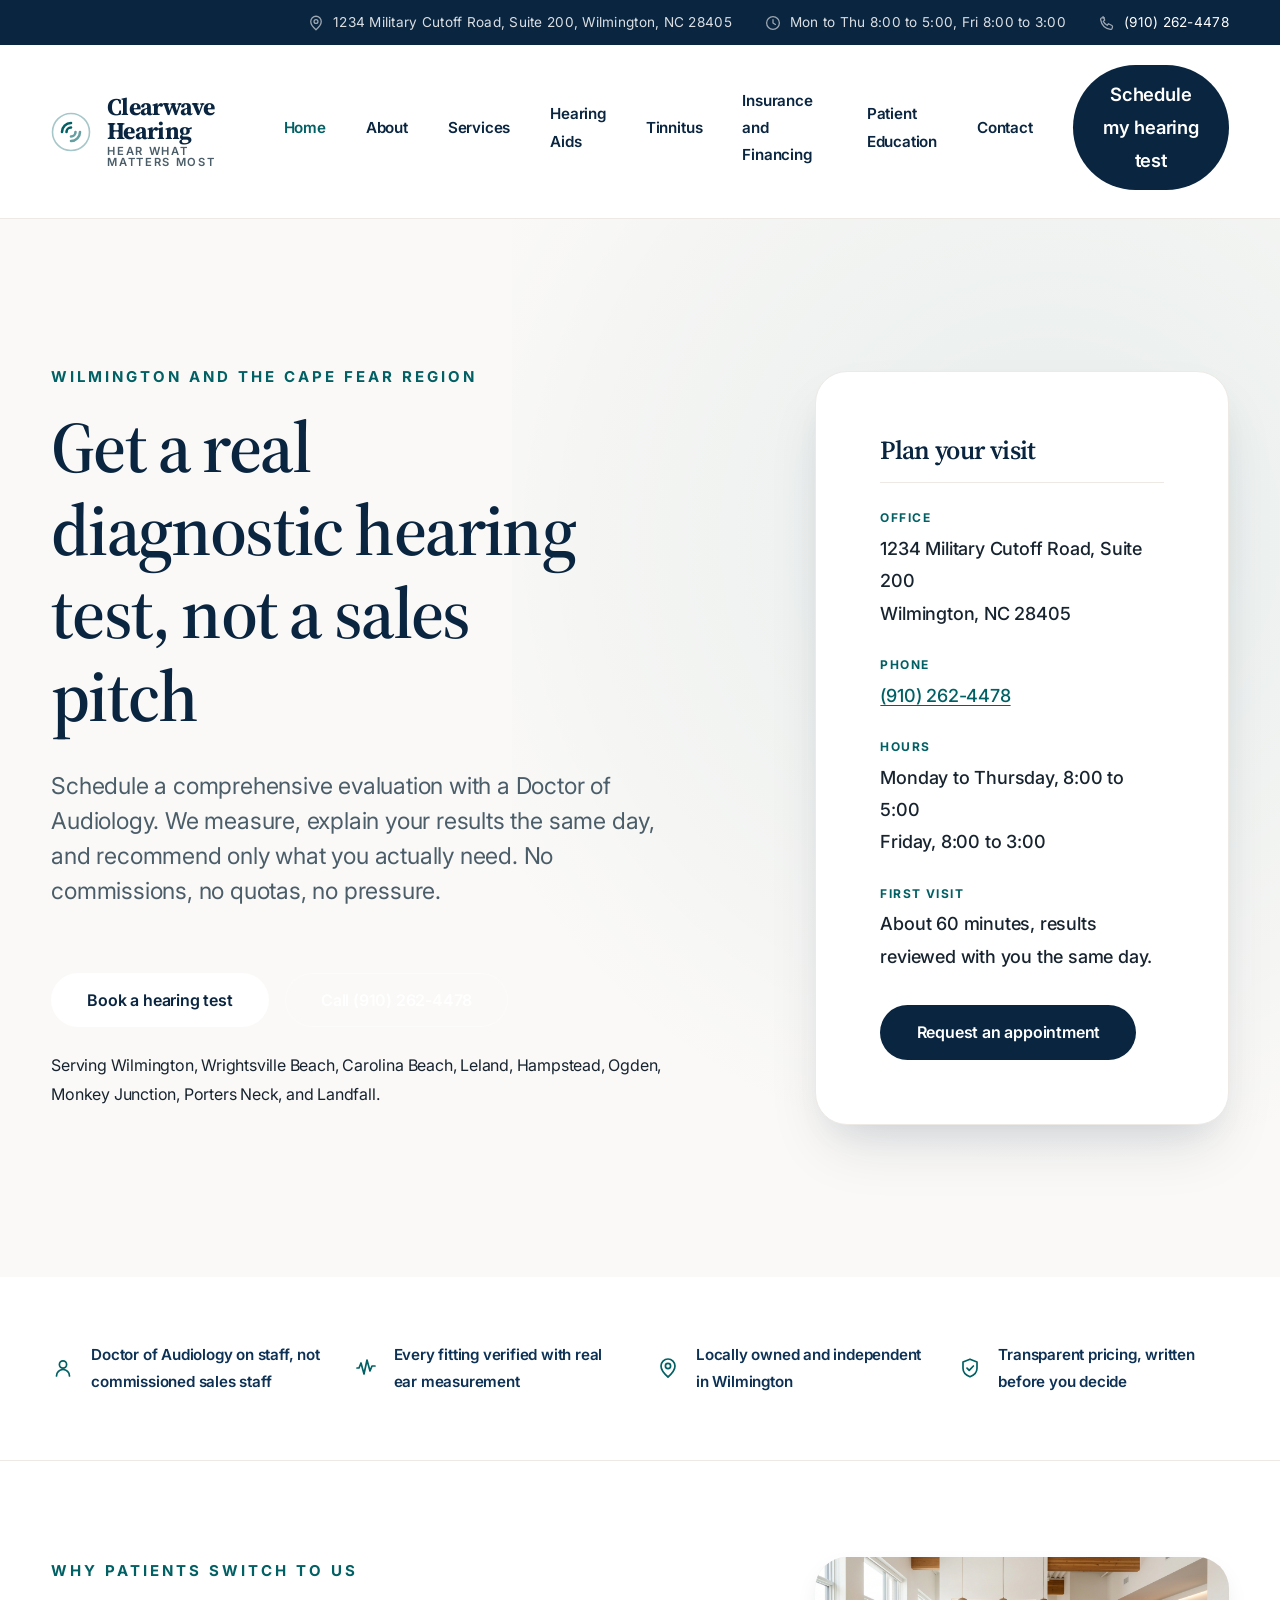
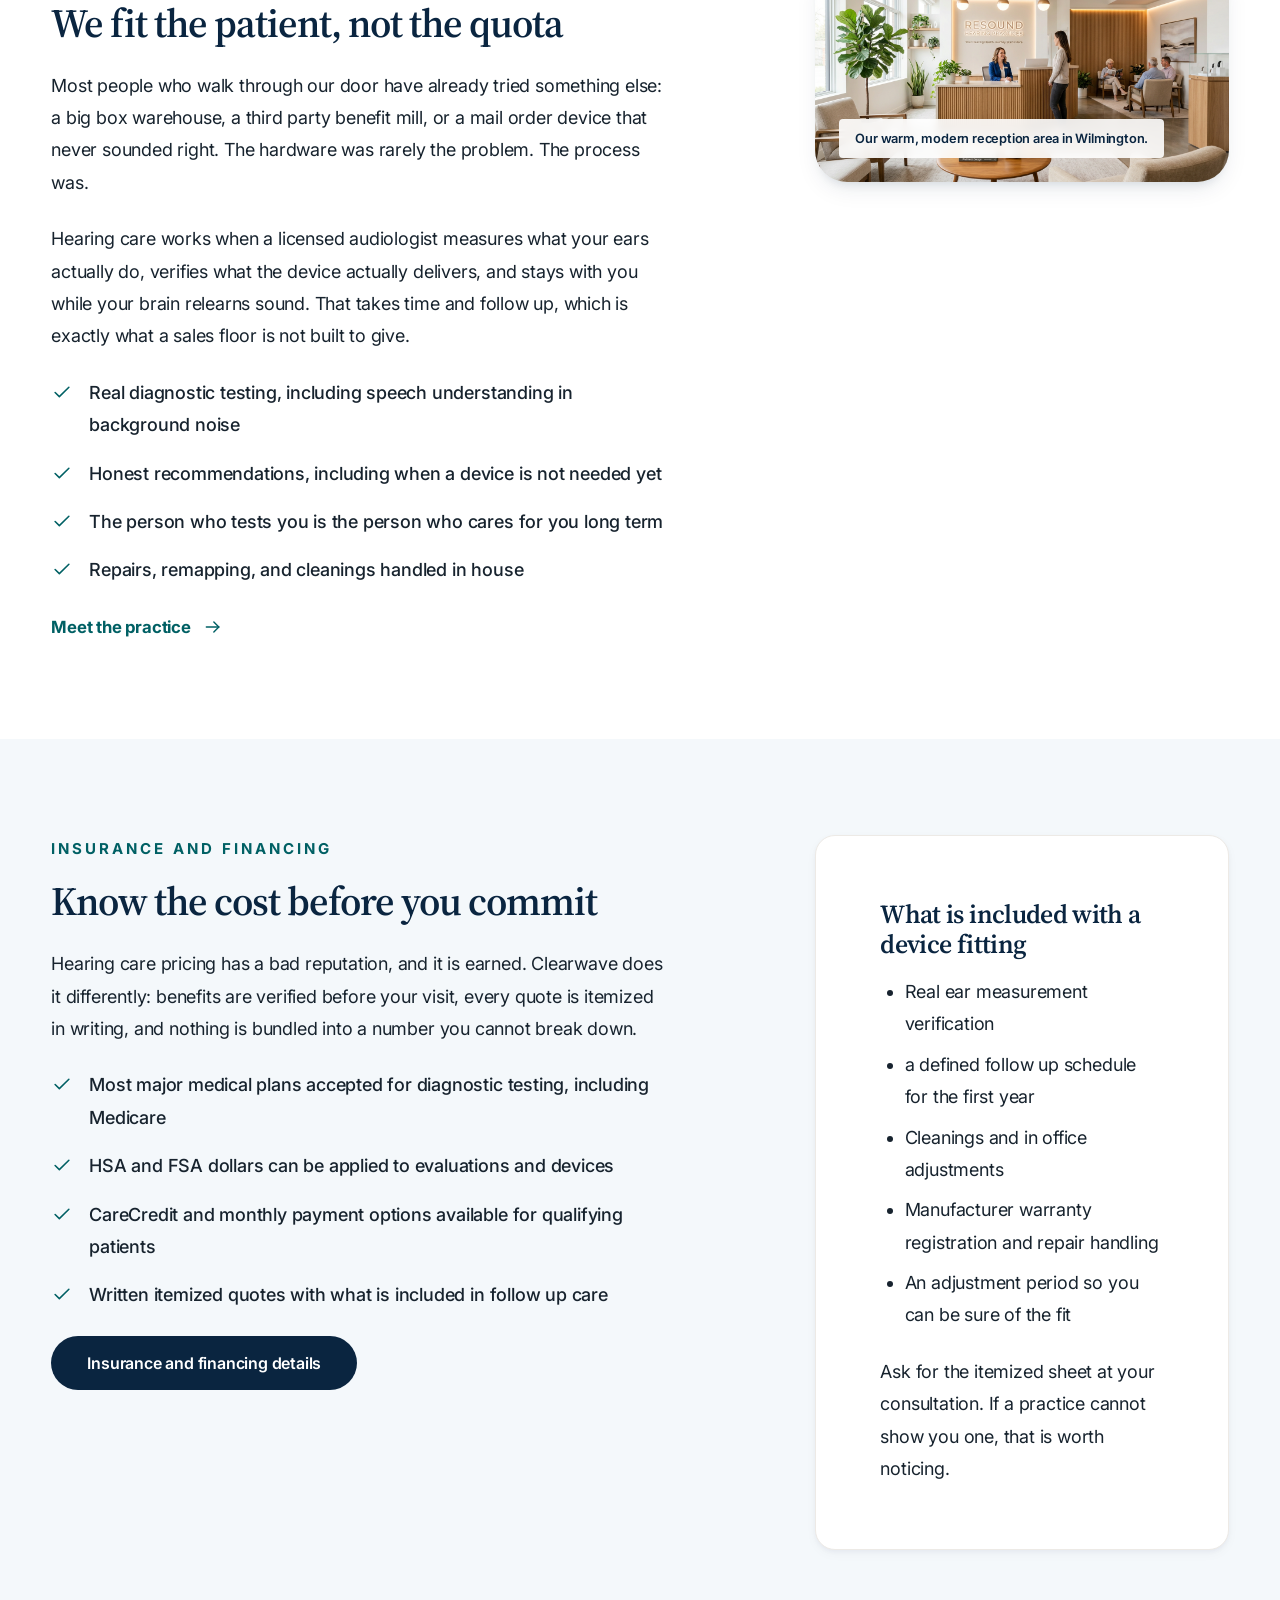
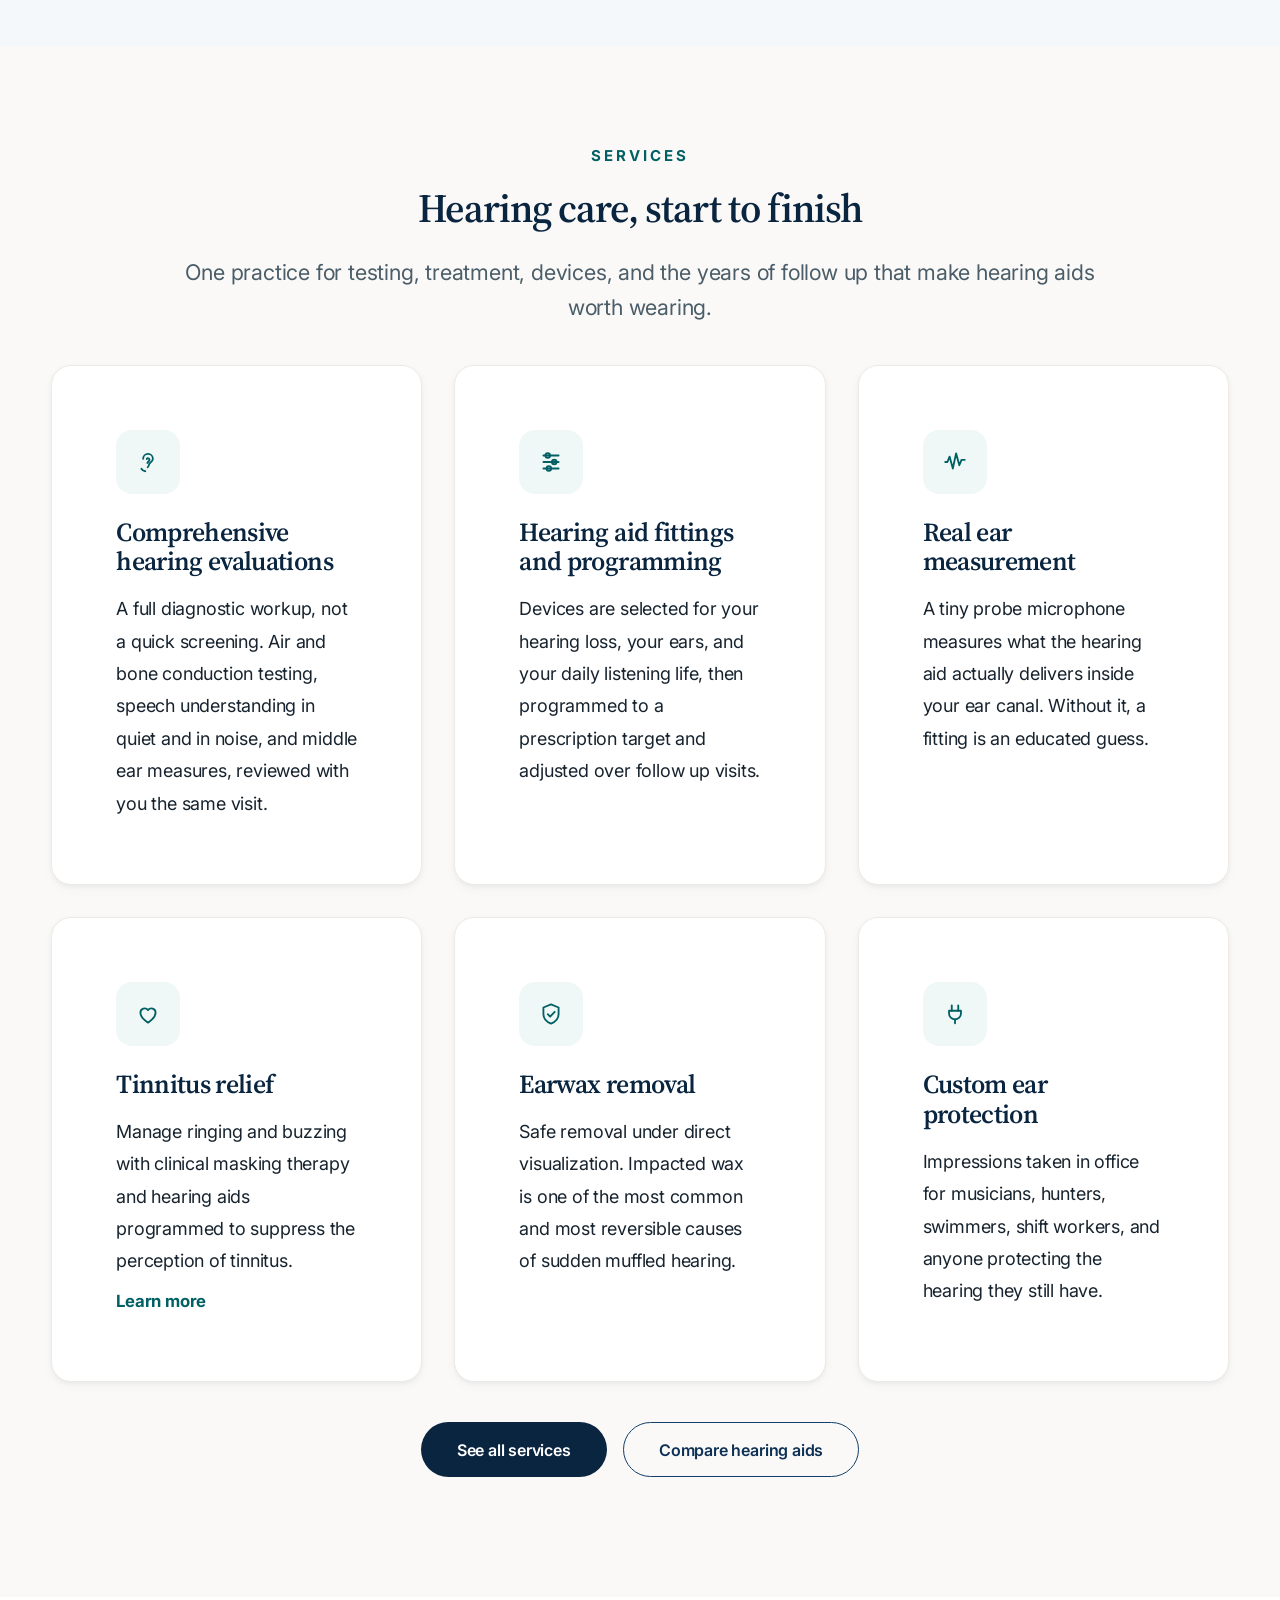
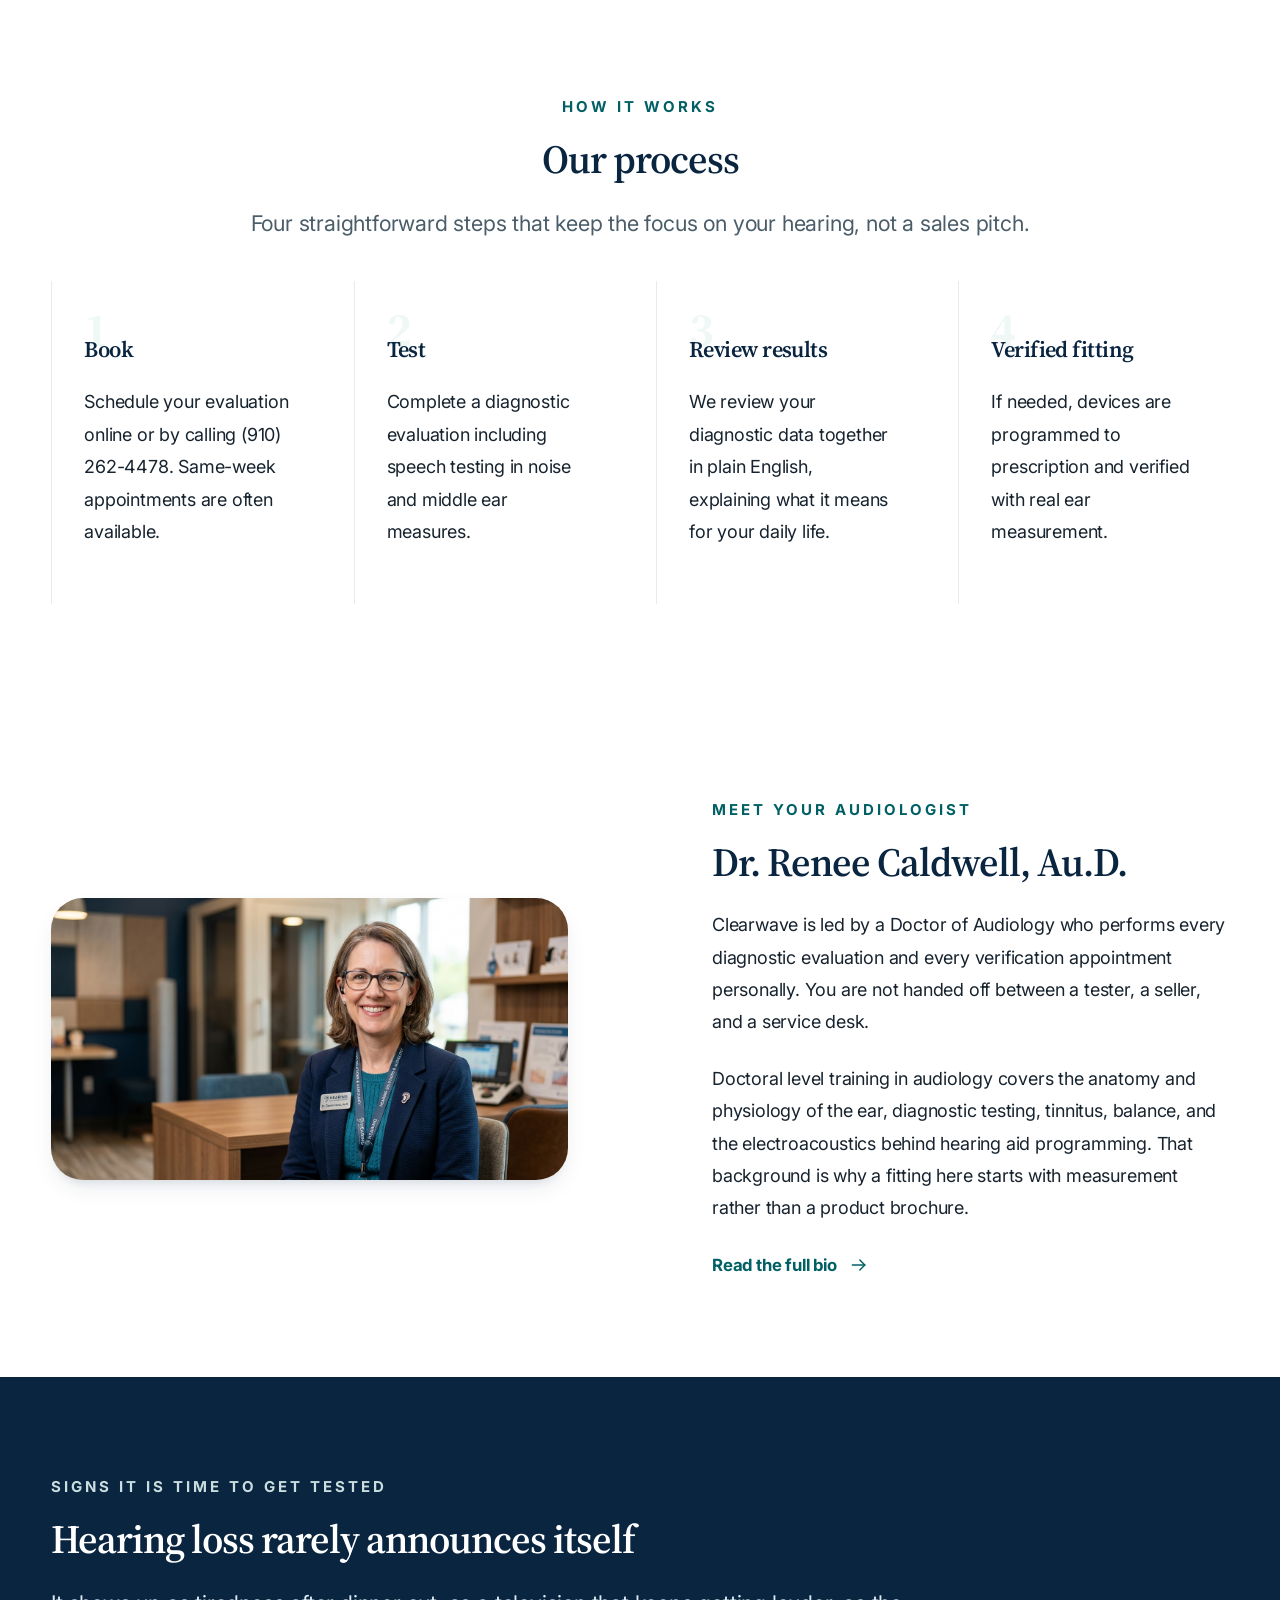
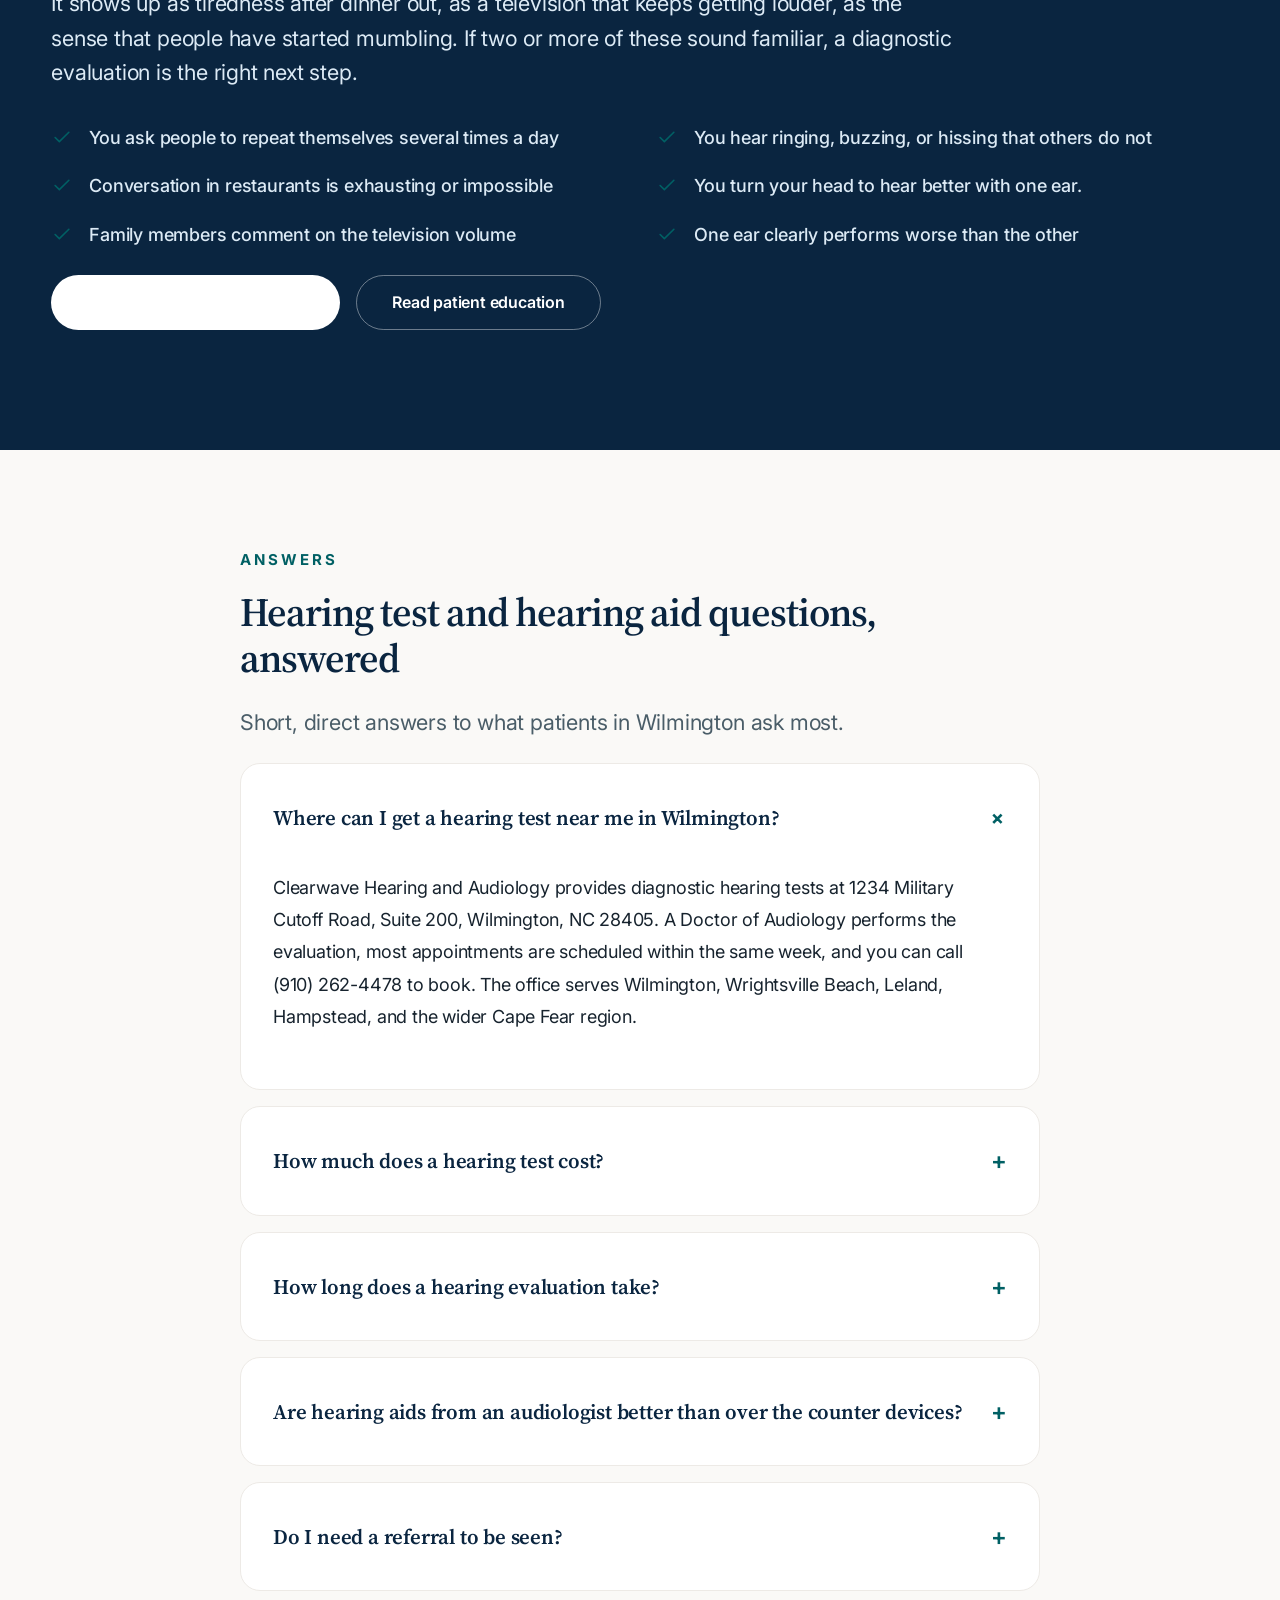
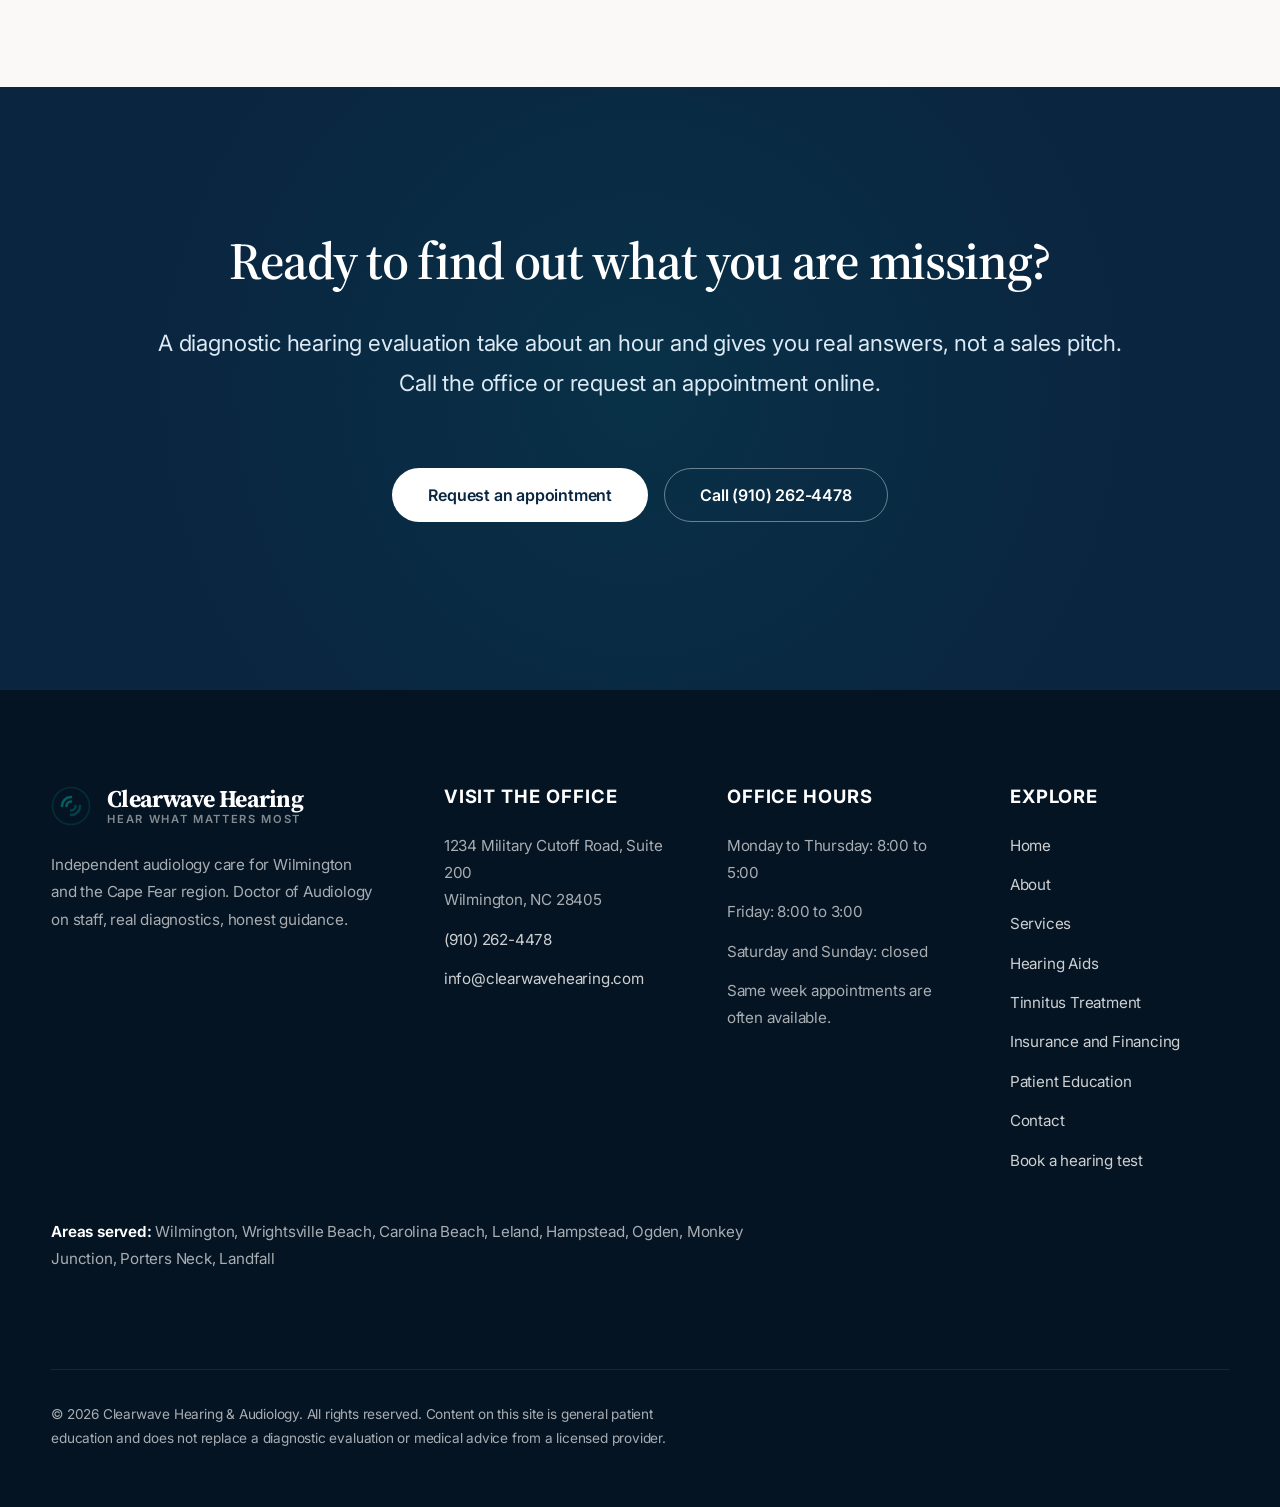
==== commit 47be3ca0: "OEDIT: Add a new page for tinnitus treatment, link it from the serv" ====
--- a/index.html
+++ b/index.html
@@ -303,6 +303,7 @@
           <li><a href="about.html">About</a></li>
           <li><a href="services.html">Services</a></li>
           <li><a href="hearing-aids.html">Hearing Aids</a></li>
+          <li><a href="tinnitus-treatment.html">Tinnitus</a></li>
           <li><a href="insurance.html">Insurance and Financing</a></li>
           <li><a href="blog.html">Patient Education</a></li>
           <li><a href="contact.html">Contact</a></li>
@@ -430,11 +431,11 @@
           <h3>Real ear measurement</h3>
           <p>A tiny probe microphone measures what the hearing aid actually delivers inside your ear canal. Without it, a fitting is an educated guess.</p>
         </article>
-        <article class="card card-link">
+        <a href="tinnitus-treatment.html" class="card card-link" style="text-decoration:none; color:inherit; display:block;">
           <span class="card-icon"><svg width="26" height="26" viewBox="0 0 24 24" fill="none" stroke="currentColor" stroke-width="1.7" stroke-linecap="round" stroke-linejoin="round" aria-hidden="true" focusable="false"><path d="M12 20s-7-4.3-7-9.2A3.9 3.9 0 0 1 12 8.4a3.9 3.9 0 0 1 7 2.4C19 15.7 12 20 12 20Z"/></svg></span>
-          <h3>Tinnitus management</h3>
-          <p>Ringing and buzzing get a structured plan: evaluation, sound therapy options, device based relief, and counseling that helps your brain stop tracking the sound.</p>
-        </article>
+          <h3>Tinnitus relief</h3>
+          <p>Manage ringing and buzzing with clinical masking therapy and hearing aids programmed to suppress the perception of tinnitus. <span class="more-link" style="margin-top:0.5rem; display:inline-flex;">Learn more</span></p>
+        </a>
         <article class="card card-link">
           <span class="card-icon"><svg width="26" height="26" viewBox="0 0 24 24" fill="none" stroke="currentColor" stroke-width="1.7" stroke-linecap="round" stroke-linejoin="round" aria-hidden="true" focusable="false"><path d="M12 3.2 19 6v6.2c0 4.2-3 7-7 8.6-4-1.6-7-4.4-7-8.6V6Z"/><path d="m9 12.2 2.2 2.2L15.4 10"/></svg></span>
           <h3>Earwax removal</h3>
@@ -627,6 +628,7 @@
             <li><a href="about.html">About</a></li>
             <li><a href="services.html">Services</a></li>
             <li><a href="hearing-aids.html">Hearing Aids</a></li>
+            <li><a href="tinnitus-treatment.html">Tinnitus Treatment</a></li>
             <li><a href="insurance.html">Insurance and Financing</a></li>
             <li><a href="blog.html">Patient Education</a></li>
             <li><a href="contact.html">Contact</a></li>
--- a/assets/css/site.css
+++ b/assets/css/site.css
@@ -14,20 +14,20 @@
   --blue-600: #175a90;
   --blue-500: #1d6fae;
   --blue-100: #dceaf5;
-  --blue-050: #eef5fb;
-
-  --teal-600: #1f7f86;
+  --blue-050: #f4f8fb;
+
+  --teal-600: #006064;
   --teal-500: #006064;
-  --teal-100: #d8ecee;
-  --teal-050: #eef7f8;
-
-  --warm-100: #f7f5f2;
-  --warm-200: #efebe5;
-  --warm-300: #ded8cf;
+  --teal-100: #e0f2f1;
+  --teal-050: #f0f7f7;
+
+  --warm-100: #faf9f7;
+  --warm-200: #f2f0ed;
+  --warm-300: #e2ddd6;
 
   --ink: #17232e;
-  --ink-soft: #41545f;
-  --line: #e2ddd6;
+  --ink-soft: #4a5d68;
+  --line: #edeae6;
   --white: #ffffff;
 
   --focus: #b8570f;
@@ -36,14 +36,14 @@
   --font-display: "Source Serif 4", Georgia, "Times New Roman", serif;
   --font-body: "Inter", "Helvetica Neue", Arial, sans-serif;
 
-  --text-sm: 1rem;
+  --text-sm: 0.9375rem;
   --text-base: 1.125rem;     /* 18px */
-  --text-lg: 1.25rem;
-  --text-xl: 1.4rem;
-  --text-2xl: 1.75rem;
-  --text-3xl: 2.15rem;
-  --text-4xl: 2.75rem;
-  --text-hero: clamp(2.5rem, 5.2vw, 4rem);
+  --text-lg: 1.35rem;
+  --text-xl: 1.625rem;
+  --text-2xl: 2rem;
+  --text-3xl: 2.5rem;
+  --text-4xl: 3.25rem;
+  --text-hero: clamp(2.75rem, 6vw, 4.5rem);
 
   /* Space */
   --s-1: 0.25rem;
@@ -52,18 +52,20 @@
   --s-4: 1rem;
   --s-5: 1.5rem;
   --s-6: 2rem;
-  --s-7: 3rem;
-  --s-8: 4rem;
-  --s-9: 6rem;
+  --s-7: 4rem;
+  --s-8: 6rem;
+  --s-9: 9rem;
 
   /* Other */
-  --radius: 14px;
+  --radius: 20px;
   --radius-sm: 8px;
-  --radius-lg: 24px;
-  --shadow-sm: 0 1px 2px rgba(10, 37, 64, 0.06), 0 2px 8px rgba(10, 37, 64, 0.05);
-  --shadow-md: 0 4px 12px rgba(10, 37, 64, 0.08), 0 12px 32px rgba(10, 37, 64, 0.07);
-  --wrap: 1180px;
-  --wrap-narrow: 760px;
+  --radius-lg: 32px;
+  --shadow-sm: 0 2px 4px rgba(10, 37, 64, 0.04), 0 4px 12px rgba(10, 37, 64, 0.03);
+  --shadow-md: 0 10px 25px -5px rgba(10, 37, 64, 0.1), 0 8px 10px -6px rgba(10, 37, 64, 0.1);
+  --wrap: 1240px;
+  --wrap-narrow: 800px;
+  
+  --transition: 0.3s cubic-bezier(0.2, 0, 0, 1);
 }
 
 /* --- 2. Reset and base ------------------------------------------------- */
@@ -82,19 +84,19 @@
   color: var(--ink);
   font-family: var(--font-body);
   font-size: var(--text-base);
-  line-height: 1.75;
-  letter-spacing: -0.003em;
+  line-height: 1.8;
+  letter-spacing: -0.011em;
   -webkit-font-smoothing: antialiased;
 }
 
-img, svg, video { max-width: 100%; height: auto; }
+img, svg, video { max-width: 100%; height: auto; border-radius: var(--radius-sm); }
 
 h1, h2, h3, h4 {
   font-family: var(--font-display);
   color: var(--navy-900);
-  line-height: 1.18;
-  letter-spacing: -0.015em;
-  margin: 0 0 var(--s-4);
+  line-height: 1.15;
+  letter-spacing: -0.025em;
+  margin: 0 0 var(--s-5);
   font-weight: 600;
 }
 
@@ -103,12 +105,12 @@
 h3 { font-size: var(--text-xl); }
 h4 { font-size: var(--text-lg); }
 
-p { margin: 0 0 var(--s-5); max-width: 68ch; }
-
-a { color: var(--blue-600); text-decoration-thickness: 1px; text-underline-offset: 3px; }
+p { margin: 0 0 var(--s-5); max-width: 70ch; }
+
+a { color: var(--teal-600); text-decoration-thickness: 1px; text-underline-offset: 3px; transition: var(--transition); }
 a:hover { color: var(--navy-800); }
 
-strong { font-weight: 650; color: var(--navy-800); }
+strong { font-weight: 650; color: var(--navy-900); }
 
 ul, ol { margin: 0 0 var(--s-5); padding-left: 1.35em; }
 li { margin-bottom: var(--s-2); }
@@ -140,10 +142,9 @@
 
 /* --- 3. Layout helpers ------------------------------------------------- */
 .wrap {
-  width: 100%;
+  width: 92%;
   max-width: var(--wrap);
   margin-inline: auto;
-  padding-inline: var(--s-5);
 }
 .wrap-narrow { max-width: var(--wrap-narrow); }
 
@@ -156,30 +157,30 @@
   color: var(--blue-100);
 }
 .section-navy h2, .section-navy h3 { color: var(--white); }
-.section-navy a { color: var(--teal-100); }
+.section-navy a { color: var(--white); }
 
 .eyebrow {
   display: block;
   font-size: var(--text-sm);
-  font-weight: 600;
-  letter-spacing: 0.14em;
+  font-weight: 700;
+  letter-spacing: 0.2em;
   text-transform: uppercase;
   color: var(--teal-600);
-  margin-bottom: var(--s-3);
-}
-.section-navy .eyebrow { color: var(--teal-100); }
+  margin-bottom: var(--s-4);
+}
+.section-navy .eyebrow { color: var(--teal-100); opacity: 0.9; }
 
 .lead {
   font-size: var(--text-lg);
   color: var(--ink-soft);
-  line-height: 1.7;
+  line-height: 1.6;
 }
 .section-navy .lead { color: var(--blue-100); }
 
 .center { text-align: center; }
 .center p { margin-inline: auto; }
 
-.grid { display: grid; gap: var(--s-5); }
+.grid { display: grid; gap: var(--s-6); }
 .grid-2 { grid-template-columns: 1fr; }
 .grid-3 { grid-template-columns: 1fr; }
 .grid-4 { grid-template-columns: 1fr; }
@@ -192,44 +193,44 @@
   align-items: center;
   gap: var(--s-2);
   font-family: var(--font-body);
-  font-size: var(--text-base);
-  font-weight: 600;
-  line-height: 1.2;
-  padding: 0.95rem 1.6rem;
+  font-size: 1rem;
+  font-weight: 600;
+  line-height: 1;
+  padding: 1.15rem 2.2rem;
   border-radius: 999px;
-  border: 2px solid transparent;
+  border: 1.5px solid transparent;
   text-decoration: none;
   cursor: pointer;
-  transition: background-color 160ms ease, color 160ms ease,
-              border-color 160ms ease, transform 160ms ease;
-}
-.btn:hover { transform: translateY(-1px); }
-
-.btn-primary { background: var(--blue-600); color: var(--white); }
-.btn-primary:hover { background: var(--navy-800); color: var(--white); }
+  transition: var(--transition);
+}
+.btn:hover { transform: translateY(-2px); box-shadow: var(--shadow-md); }
+.btn:active { transform: translateY(0); }
+
+.btn-primary { background: var(--navy-900); color: var(--white); }
+.btn-primary:hover { background: var(--teal-600); color: var(--white); }
 
 .btn-teal { background: var(--teal-600); color: var(--white); }
-.btn-teal:hover { background: #17646a; color: var(--white); }
+.btn-teal:hover { background: var(--navy-900); color: var(--white); }
 
 .btn-ghost {
   background: transparent;
   color: var(--navy-800);
   border-color: var(--navy-700);
 }
-.btn-ghost:hover { background: var(--navy-900); color: var(--white); border-color: var(--navy-900); }
+.btn-ghost:hover { background: var(--navy-900); color: var(--white); }
 
 .btn-light {
   background: var(--white);
   color: var(--navy-900);
 }
-.btn-light:hover { background: var(--blue-100); color: var(--navy-900); }
+.btn-light:hover { background: var(--navy-900); color: var(--white); }
 
 .btn-outline-light {
   background: transparent;
   color: var(--white);
-  border-color: rgba(255, 255, 255, 0.6);
-}
-.btn-outline-light:hover { background: rgba(255, 255, 255, 0.14); color: var(--white); }
+  border-color: rgba(255, 255, 255, 0.4);
+}
+.btn-outline-light:hover { border-color: var(--white); background: rgba(255, 255, 255, 0.05); }
 
 .btn-row {
   display: flex;
@@ -242,28 +243,30 @@
 /* --- 5. Header --------------------------------------------------------- */
 .topbar {
   background: var(--navy-900);
-  color: var(--blue-100);
-  font-size: var(--text-sm);
+  color: rgba(255, 255, 255, 0.85);
+  font-size: 0.85rem;
+  letter-spacing: 0.02em;
 }
 .topbar .wrap {
   display: flex;
   flex-wrap: wrap;
-  gap: var(--s-2) var(--s-5);
-  align-items: center;
-  justify-content: space-between;
-  padding-block: var(--s-2);
-}
-.topbar a { color: var(--white); text-decoration: none; font-weight: 600; }
-.topbar a:hover { text-decoration: underline; }
+  gap: var(--s-2) var(--s-6);
+  align-items: center;
+  justify-content: flex-end;
+  padding-block: 0.65rem;
+}
+.topbar a { color: var(--white); text-decoration: none; }
+.topbar a:hover { opacity: 0.8; }
 .topbar-item { display: inline-flex; align-items: center; gap: var(--s-2); }
-.topbar svg { flex: none; }
+.topbar svg { flex: none; opacity: 0.7; }
 
 .site-header {
   position: sticky;
   top: 0;
   z-index: 100;
-  background: rgba(255, 255, 255, 0.96);
-  backdrop-filter: blur(8px);
+  background: rgba(255, 255, 255, 0.92);
+  backdrop-filter: blur(16px);
+  -webkit-backdrop-filter: blur(16px);
   border-bottom: 1px solid var(--line);
 }
 .site-header .wrap {
@@ -271,44 +274,45 @@
   align-items: center;
   justify-content: space-between;
   gap: var(--s-5);
-  padding-block: var(--s-3);
+  padding-block: 1.25rem;
 }
 
 .brand {
   display: inline-flex;
   align-items: center;
-  gap: var(--s-3);
+  gap: var(--s-4);
   text-decoration: none;
   color: var(--navy-900);
 }
 .brand-mark { color: var(--teal-600); flex: none; }
-.brand-text { display: flex; flex-direction: column; line-height: 1.1; }
+.brand-text { display: flex; flex-direction: column; line-height: 1; }
 .brand-name {
   font-family: var(--font-display);
-  font-size: 1.35rem;
-  font-weight: 650;
-  letter-spacing: -0.02em;
+  font-size: 1.5rem;
+  font-weight: 700;
+  letter-spacing: -0.03em;
 }
 .brand-tag {
-  font-size: 0.78rem;
-  letter-spacing: 0.1em;
+  font-size: 0.7rem;
+  letter-spacing: 0.15em;
   text-transform: uppercase;
-  color: var(--teal-600);
-  font-weight: 600;
+  color: var(--ink-soft);
+  font-weight: 600;
+  margin-top: 0.2rem;
 }
 
 .nav-toggle {
   display: inline-flex;
   align-items: center;
   gap: var(--s-2);
-  background: var(--white);
-  border: 2px solid var(--navy-700);
+  background: var(--warm-100);
+  border: 1px solid var(--line);
   color: var(--navy-800);
   font-family: var(--font-body);
   font-size: var(--text-sm);
   font-weight: 600;
   border-radius: 999px;
-  padding: 0.55rem 1rem;
+  padding: 0.6rem 1.2rem;
   cursor: pointer;
 }
 
@@ -319,27 +323,25 @@
   padding: 0;
   display: flex;
   flex-direction: column;
-  gap: var(--s-1);
 }
 .site-nav a {
   display: block;
-  padding: var(--s-3) var(--s-2);
-  color: var(--navy-800);
+  padding: var(--s-4);
+  color: var(--navy-900);
   font-weight: 600;
   text-decoration: none;
-  border-radius: var(--radius-sm);
-}
-.site-nav a:hover { background: var(--blue-050); color: var(--navy-900); }
+  font-size: 1.05rem;
+}
+.site-nav a:hover { color: var(--teal-600); }
 .site-nav a[aria-current="page"] { color: var(--teal-600); }
 .site-nav .nav-cta { margin-top: var(--s-4); }
 .site-nav .nav-cta a {
-  background: var(--blue-600);
+  background: var(--navy-900);
   color: var(--white);
   border-radius: 999px;
   text-align: center;
-  padding: 0.85rem 1.25rem;
-}
-.site-nav .nav-cta a:hover { background: var(--navy-800); color: var(--white); }
+  padding: 1rem 2rem;
+}
 
 .site-nav.is-open {
   display: block;
@@ -350,71 +352,78 @@
   background: var(--white);
   border-bottom: 1px solid var(--line);
   box-shadow: var(--shadow-md);
-  padding: var(--s-4) var(--s-5) var(--s-5);
+  padding: var(--s-4) 4% var(--s-6);
 }
 
 /* --- 6. Hero ----------------------------------------------------------- */
 .hero {
   position: relative;
   overflow: hidden;
-  background:
-    radial-gradient(120% 90% at 88% 8%, rgba(42, 154, 161, 0.22) 0%, rgba(42, 154, 161, 0) 60%),
-    linear-gradient(160deg, #0a2540 0%, #123f6b 52%, #1b6a86 100%);
-  color: #e8f2f8;
-  padding-block: var(--s-8);
-}
-.hero::after {
+  background: #faf9f7;
+  padding-block: var(--s-9);
+}
+.hero::before {
   content: "";
   position: absolute;
-  inset: 0;
+  top: 0; right: 0;
+  width: 60%; height: 100%;
+  background: radial-gradient(circle at 70% 30%, rgba(0, 96, 100, 0.08) 0%, transparent 70%);
   pointer-events: none;
-  background-image:
-    repeating-radial-gradient(circle at 100% 100%,
-      rgba(255, 255, 255, 0.075) 0 1px,
-      rgba(255, 255, 255, 0) 1px 42px);
-  opacity: 0.9;
 }
 .hero > * { position: relative; z-index: 1; }
-.hero h1 { color: var(--white); margin-bottom: var(--s-5); }
-.hero p { color: #d7e6f1; font-size: var(--text-lg); }
-.hero-inner { display: grid; gap: var(--s-7); align-items: center; }
+.hero h1 { margin-bottom: var(--s-6); max-width: 15ch; }
+.hero p.hero-lead { font-size: 1.45rem; line-height: 1.5; color: var(--ink-soft); max-width: 50ch; margin-bottom: var(--s-7); }
+
+.hero-inner { display: grid; gap: var(--s-8); align-items: center; }
 
 .hero-card {
-  background: rgba(255, 255, 255, 0.97);
+  background: var(--white);
   color: var(--ink);
   border-radius: var(--radius-lg);
-  padding: var(--s-6);
-  box-shadow: var(--shadow-md);
-}
-.hero-card h2 { font-size: var(--text-xl); margin-bottom: var(--s-4); }
-.hero-card p { font-size: var(--text-base); color: var(--ink-soft); }
-.hero-card dl { margin: 0; }
+  padding: var(--s-7);
+  box-shadow: 0 30px 60px -12px rgba(10, 37, 64, 0.12), 0 18px 36px -18px rgba(10, 37, 64, 0.1);
+  border: 1px solid var(--line);
+}
+.hero-card h2 { font-size: var(--text-xl); margin-bottom: var(--s-5); border-bottom: 1px solid var(--line); padding-bottom: var(--s-4); }
+.hero-card dl { margin: 0 0 var(--s-6); }
 .hero-card dt {
-  font-weight: 650;
-  color: var(--navy-800);
-  font-size: var(--text-sm);
-  letter-spacing: 0.06em;
+  font-weight: 700;
+  color: var(--teal-600);
+  font-size: 0.75rem;
+  letter-spacing: 0.12em;
   text-transform: uppercase;
-}
-.hero-card dd { margin: 0 0 var(--s-4); color: var(--ink-soft); }
+  margin-bottom: 0.25rem;
+}
+.hero-card dd { margin: 0 0 var(--s-5); color: var(--ink); font-weight: 500; }
+.hero-card dd:last-child { margin-bottom: 0; }
 
 .page-hero {
-  background: linear-gradient(155deg, var(--navy-900) 0%, var(--navy-700) 65%, #1c6178 100%);
-  color: #dceaf5;
-  padding-block: var(--s-7);
-}
-.page-hero h1 { color: var(--white); font-size: clamp(2.1rem, 4.2vw, 3.1rem); }
-.page-hero p { color: #cfe2ef; font-size: var(--text-lg); max-width: 62ch; margin-bottom: 0; }
-.page-hero .eyebrow { color: var(--teal-100); }
+  background: var(--navy-900);
+  color: var(--blue-100);
+  padding-block: var(--s-8);
+  position: relative;
+  overflow: hidden;
+}
+.page-hero::after {
+  content: "";
+  position: absolute;
+  inset: 0;
+  background: radial-gradient(circle at 90% 10%, rgba(0, 96, 100, 0.3) 0%, transparent 50%);
+  opacity: 0.5;
+}
+.page-hero .wrap { position: relative; z-index: 1; }
+.page-hero h1 { color: var(--white); margin-bottom: var(--s-4); }
+.page-hero p { font-size: 1.25rem; opacity: 0.9; }
 
 .crumbs {
   font-size: var(--text-sm);
   color: var(--ink-soft);
-  padding-block: var(--s-3);
+  padding-block: var(--s-4);
+  background: var(--warm-100);
   border-bottom: 1px solid var(--line);
 }
 .crumbs ol { list-style: none; display: flex; flex-wrap: wrap; gap: var(--s-2); margin: 0; padding: 0; }
-.crumbs li::after { content: "/"; margin-left: var(--s-2); color: var(--warm-300); }
+.crumbs li::after { content: "›"; margin-left: var(--s-2); color: var(--warm-300); font-size: 1.2em; line-height: 1; }
 .crumbs li:last-child::after { content: ""; }
 
 /* --- 7. Cards and content blocks -------------------------------------- */
@@ -422,194 +431,116 @@
   background: var(--white);
   border: 1px solid var(--line);
   border-radius: var(--radius);
-  padding: var(--s-6);
+  padding: var(--s-7);
   box-shadow: var(--shadow-sm);
-  transition: transform 180ms ease, box-shadow 180ms ease, border-color 180ms ease;
-}
-.card h3 { margin-bottom: var(--s-3); }
+  transition: var(--transition);
+}
+.card h3 { margin-bottom: var(--s-4); }
 .card p:last-child { margin-bottom: 0; }
-.card-link:hover { transform: translateY(-3px); box-shadow: var(--shadow-md); border-color: var(--blue-100); }
+.card-link:hover { transform: translateY(-5px); box-shadow: var(--shadow-md); border-color: var(--teal-100); }
 
 .card-icon {
   display: inline-flex;
   align-items: center;
   justify-content: center;
-  width: 52px;
-  height: 52px;
-  border-radius: 14px;
+  width: 64px;
+  height: 64px;
+  border-radius: 16px;
   background: var(--teal-050);
   color: var(--teal-600);
-  margin-bottom: var(--s-4);
+  margin-bottom: var(--s-5);
 }
 
 .more-link {
   display: inline-flex;
   align-items: center;
-  gap: var(--s-2);
-  font-weight: 650;
+  gap: var(--s-3);
+  font-weight: 700;
   text-decoration: none;
-  color: var(--blue-600);
-}
-.more-link:hover { text-decoration: underline; }
-.more-link svg { transition: transform 160ms ease; }
-.more-link:hover svg { transform: translateX(3px); }
-
-.trustbar { background: var(--warm-100); border-bottom: 1px solid var(--line); padding-block: var(--s-6); }
+  color: var(--teal-600);
+  font-size: 1.05rem;
+}
+.more-link svg { transition: transform 0.2s ease; }
+.more-link:hover svg { transform: translateX(5px); }
+
+.trustbar { background: var(--white); border-bottom: 1px solid var(--line); padding-block: var(--s-7); }
 .trustbar ul {
   list-style: none;
   margin: 0;
   padding: 0;
   display: grid;
-  gap: var(--s-5);
+  gap: var(--s-6);
 }
 .trustbar li {
   display: flex;
-  gap: var(--s-3);
+  gap: var(--s-4);
+  align-items: center;
+  margin: 0;
+  font-weight: 600;
+  color: var(--navy-800);
+  font-size: 0.95rem;
+}
+.trustbar svg { flex: none; color: var(--teal-600); width: 24px; height: 24px; }
+
+.media-block {
+  border-radius: var(--radius-lg);
+  overflow: hidden;
+  box-shadow: var(--shadow-md);
+  position: relative;
+  background: var(--warm-200);
+}
+.media-block img { 
+  display: block; 
+  width: 100%; 
+  height: 100%; 
+  object-fit: cover; 
+  border-radius: 0; 
+  transition: transform 0.6s cubic-bezier(0.2, 0, 0, 1);
+}
+.media-block:hover img { transform: scale(1.03); }
+.media-caption {
+  position: absolute;
+  bottom: var(--s-5);
+  left: var(--s-5);
+  background: rgba(255, 255, 255, 0.9);
+  backdrop-filter: blur(4px);
+  padding: 0.5rem 1rem;
+  font-size: 0.8rem;
+  font-weight: 600;
+  border-radius: 4px;
+  color: var(--navy-900);
+}
+
+.checklist { list-style: none; padding: 0; }
+.checklist li {
+  display: flex;
+  gap: var(--s-4);
   align-items: flex-start;
-  margin: 0;
-  font-weight: 600;
-  color: var(--navy-800);
-}
-.trustbar svg { flex: none; color: var(--teal-600); margin-top: 3px; }
-
-.stat {
-  border-left: 4px solid var(--teal-500);
-  padding-left: var(--s-5);
-}
-.stat .stat-num {
+  margin-bottom: var(--s-4);
+  font-weight: 500;
+}
+.checklist svg { flex: none; color: var(--teal-600); margin-top: 4px; width: 22px; height: 22px; }
+
+.step-card {
+  padding: var(--s-6);
+  border-left: 1px solid var(--line);
+  position: relative;
+}
+.step-num {
   display: block;
   font-family: var(--font-display);
-  font-size: var(--text-4xl);
-  font-weight: 650;
-  color: var(--navy-900);
-  line-height: 1.05;
-}
-.stat p { margin: var(--s-2) 0 0; color: var(--ink-soft); font-size: var(--text-sm); }
-
-.media-block {
-  border-radius: var(--radius-lg);
-  min-height: 300px;
-  background:
-    radial-gradient(90% 80% at 20% 15%, rgba(255, 255, 255, 0.3) 0%, rgba(255, 255, 255, 0) 55%),
-    linear-gradient(150deg, var(--teal-500) 0%, var(--blue-600) 55%, var(--navy-900) 100%);
-  position: relative;
-  overflow: hidden;
-}
-.media-block::after {
-  content: "";
-  position: absolute;
-  inset: 0;
-  background-image: repeating-linear-gradient(
-    118deg,
-    rgba(255, 255, 255, 0.09) 0 2px,
-    rgba(255, 255, 255, 0) 2px 18px);
-}
-.media-block.is-soft {
-  background:
-    radial-gradient(80% 70% at 78% 20%, rgba(42, 154, 161, 0.28) 0%, rgba(42, 154, 161, 0) 60%),
-    linear-gradient(150deg, var(--blue-100) 0%, var(--teal-100) 100%);
-}
-.media-block.is-soft::after { opacity: 0.5; }
-.media-caption {
-  position: absolute;
-  bottom: 0;
-  left: 0;
-  right: 0;
-  z-index: 2;
-  padding: var(--s-5);
-  font-size: var(--text-sm);
-  color: var(--white);
-  background: linear-gradient(0deg, rgba(10, 37, 64, 0.78) 0%, rgba(10, 37, 64, 0) 100%);
-}
-.media-block.is-soft .media-caption { color: var(--navy-900); background: none; }
-
-.quote {
-  background: var(--white);
-  border: 1px solid var(--line);
-  border-top: 4px solid var(--teal-500);
-  border-radius: var(--radius);
-  padding: var(--s-6);
-  margin: 0;
-  box-shadow: var(--shadow-sm);
-}
-.quote blockquote { margin: 0 0 var(--s-4); font-size: var(--text-lg); color: var(--navy-800); }
-.quote figcaption { font-size: var(--text-sm); color: var(--ink-soft); font-weight: 600; }
-.stars { color: #b8570f; letter-spacing: 0.14em; margin-bottom: var(--s-3); display: block; }
-
-.checklist { list-style: none; padding: 0; }
-.checklist li {
-  display: flex;
-  gap: var(--s-3);
-  align-items: flex-start;
-  margin-bottom: var(--s-3);
-}
-.checklist svg { flex: none; color: var(--teal-600); margin-top: 5px; }
-
-.steps { list-style: none; padding: 0; counter-reset: step; }
-.steps > li {
-  counter-increment: step;
-  position: relative;
-  padding-left: 3.5rem;
-  margin-bottom: var(--s-6);
-}
-.steps > li::before {
-  content: counter(step);
-  position: absolute;
-  left: 0;
-  top: 0;
-  width: 2.5rem;
-  height: 2.5rem;
-  border-radius: 50%;
-  background: var(--blue-050);
-  color: var(--navy-800);
-  border: 2px solid var(--blue-100);
-  display: flex;
-  align-items: center;
-  justify-content: center;
+  font-size: 3rem;
+  line-height: 1;
   font-weight: 700;
-  font-size: var(--text-sm);
-}
-.steps h3 { margin-bottom: var(--s-2); font-size: var(--text-lg); }
-.steps p { margin-bottom: 0; }
-
-.table-wrap { overflow-x: auto; margin-bottom: var(--s-5); }
-table {
-  width: 100%;
-  border-collapse: collapse;
-  font-size: var(--text-sm);
-  min-width: 560px;
-}
-caption { text-align: left; font-size: var(--text-sm); color: var(--ink-soft); padding-bottom: var(--s-3); }
-th, td {
-  text-align: left;
-  padding: var(--s-3) var(--s-4);
-  border-bottom: 1px solid var(--line);
-  vertical-align: top;
-}
-thead th { background: var(--navy-900); color: var(--white); font-weight: 650; }
-tbody tr:nth-child(even) { background: var(--warm-100); }
-
-.pill-list { list-style: none; padding: 0; display: flex; flex-wrap: wrap; gap: var(--s-3); }
-.pill-list li {
-  margin: 0;
-  background: var(--white);
-  border: 1px solid var(--line);
-  border-radius: 999px;
-  padding: 0.45rem 1rem;
-  font-size: var(--text-sm);
-  font-weight: 600;
-  color: var(--navy-800);
-}
-
-.note {
-  background: var(--teal-050);
-  border-left: 4px solid var(--teal-500);
-  border-radius: var(--radius-sm);
-  padding: var(--s-5);
-  margin-bottom: var(--s-5);
-}
-.note p:last-child { margin-bottom: 0; }
-.note h3 { font-size: var(--text-lg); }
+  color: var(--teal-050);
+  position: absolute;
+  top: var(--s-5);
+  left: var(--s-6);
+  z-index: 0;
+  user-select: none;
+}
+.step-card h3, .step-card p { position: relative; z-index: 1; }
+.step-card h3 { font-size: 1.4rem; margin-top: 1.5rem; }
 
 /* --- 8. FAQ ------------------------------------------------------------ */
 .faq { display: grid; gap: var(--s-4); }
@@ -617,236 +548,116 @@
   background: var(--white);
   border: 1px solid var(--line);
   border-radius: var(--radius);
-  box-shadow: var(--shadow-sm);
+  transition: var(--transition);
 }
 .faq summary {
   cursor: pointer;
   list-style: none;
   display: flex;
   justify-content: space-between;
-  align-items: flex-start;
+  align-items: center;
   gap: var(--s-4);
-  padding: var(--s-5);
+  padding: var(--s-6);
   font-family: var(--font-display);
-  font-size: var(--text-lg);
+  font-size: 1.3rem;
   font-weight: 600;
   color: var(--navy-900);
 }
 .faq summary::-webkit-details-marker { display: none; }
 .faq summary::after {
-  content: "";
-  flex: none;
-  width: 14px;
-  height: 14px;
-  margin-top: 8px;
-  border-right: 2.5px solid var(--teal-600);
-  border-bottom: 2.5px solid var(--teal-600);
-  transform: rotate(45deg);
-  transition: transform 180ms ease;
-}
-.faq details[open] summary::after { transform: rotate(225deg); }
-.faq .faq-body { padding: 0 var(--s-5) var(--s-5); }
-.faq .faq-body p:last-child { margin-bottom: 0; }
-
-/* --- 9. Forms ---------------------------------------------------------- */
-.form-card {
-  background: var(--white);
-  border: 1px solid var(--line);
-  border-radius: var(--radius-lg);
-  padding: var(--s-6);
-  box-shadow: var(--shadow-md);
-}
-.field { margin-bottom: var(--s-5); }
-.field label {
-  display: block;
-  font-weight: 650;
-  color: var(--navy-800);
-  margin-bottom: var(--s-2);
-}
-.field .hint { display: block; font-size: var(--text-sm); color: var(--ink-soft); font-weight: 400; }
-input, select, textarea {
-  width: 100%;
+  content: "+";
   font-family: var(--font-body);
-  font-size: var(--text-base);
-  color: var(--ink);
-  background: var(--white);
-  border: 2px solid var(--warm-300);
-  border-radius: var(--radius-sm);
-  padding: 0.8rem 0.9rem;
-  line-height: 1.5;
-}
-textarea { min-height: 150px; resize: vertical; }
-input:focus, select:focus, textarea:focus { border-color: var(--blue-500); }
-.field-row { display: grid; gap: var(--s-5); }
-.consent { display: flex; gap: var(--s-3); align-items: flex-start; }
-.consent input { width: 22px; height: 22px; flex: none; margin-top: 4px; }
-.consent label { font-weight: 400; font-size: var(--text-sm); color: var(--ink-soft); }
-.form-status {
-  margin-top: var(--s-4);
-  padding: var(--s-4);
-  border-radius: var(--radius-sm);
-  background: var(--blue-050);
-  border-left: 4px solid var(--blue-500);
-  font-size: var(--text-sm);
-}
-.form-status[hidden] { display: none; }
-
-/* --- 10. Blog ---------------------------------------------------------- */
-.post-card { display: flex; flex-direction: column; }
-.post-card .post-thumb {
-  height: 170px;
-  border-radius: var(--radius-sm);
-  margin-bottom: var(--s-4);
-  background: linear-gradient(140deg, var(--blue-100) 0%, var(--teal-100) 100%);
+  font-size: 1.5rem;
+  color: var(--teal-600);
+  transition: transform 0.3s ease;
+}
+.faq details[open] summary::after { transform: rotate(45deg); }
+.faq .faq-body { padding: 0 var(--s-6) var(--s-6); border-top: 0; }
+
+/* --- 12. CTA band ------------------------------------------------------ */
+.cta-band {
+  background: var(--navy-900);
+  color: var(--white);
+  padding-block: var(--s-9);
   position: relative;
   overflow: hidden;
 }
-.post-card .post-thumb::after {
+.cta-band::before {
   content: "";
   position: absolute;
   inset: 0;
-  background-image: repeating-linear-gradient(
-    118deg,
-    rgba(10, 37, 64, 0.07) 0 2px,
-    rgba(10, 37, 64, 0) 2px 16px);
-}
-.post-meta {
-  font-size: 0.95rem;
-  color: var(--ink-soft);
-  letter-spacing: 0.04em;
-  text-transform: uppercase;
-  font-weight: 600;
-  margin-bottom: var(--s-2);
-}
-.post-card h3 { font-size: var(--text-lg); }
-.post-card .more-link { margin-top: auto; }
-
-/* --- 11. Map ----------------------------------------------------------- */
-.map-frame {
-  border: 1px solid var(--line);
-  border-radius: var(--radius);
-  overflow: hidden;
-  box-shadow: var(--shadow-sm);
-  background: var(--warm-100);
-}
-.map-frame { position: relative; }
-.map-frame iframe { display: block; width: 100%; height: 380px; border: 0; position: relative; z-index: 1; }
-.map-fallback {
-  position: absolute;
-  inset: 0;
-  z-index: 0;
-  margin: 0;
-  max-width: none;
-  display: flex;
-  align-items: center;
-  justify-content: center;
-  text-align: center;
-  padding: var(--s-6);
-  font-size: var(--text-sm);
-  color: var(--ink-soft);
-  background: linear-gradient(140deg, var(--blue-050) 0%, var(--teal-050) 100%);
-}
-
-/* --- 12. CTA band ------------------------------------------------------ */
-.cta-band {
-  background:
-    radial-gradient(100% 120% at 85% 10%, rgba(42, 154, 161, 0.3) 0%, rgba(42, 154, 161, 0) 60%),
-    linear-gradient(150deg, var(--navy-900) 0%, var(--navy-700) 100%);
-  color: #dceaf5;
-  padding-block: var(--s-8);
-}
-.cta-band h2 { color: var(--white); }
-.cta-band p { color: #cfe2ef; font-size: var(--text-lg); }
+  background: radial-gradient(circle at 50% 50%, rgba(0, 96, 100, 0.2) 0%, transparent 70%);
+}
+.cta-band .wrap { position: relative; z-index: 1; }
+.cta-band h2 { color: var(--white); font-size: var(--text-4xl); margin-bottom: var(--s-6); }
+.cta-band p { color: var(--blue-100); font-size: 1.4rem; margin-inline: auto; margin-bottom: var(--s-7); }
 
 /* --- 13. Footer -------------------------------------------------------- */
 .site-footer {
-  background: var(--navy-900);
-  color: #c3d7e6;
+  background: #051422;
+  color: rgba(255, 255, 255, 0.65);
   padding-block: var(--s-8) var(--s-6);
-  font-size: var(--text-sm);
-}
-.site-footer h2, .site-footer h3 {
+  font-size: 0.95rem;
+}
+.site-footer h3 {
   color: var(--white);
-  font-size: var(--text-lg);
-  margin-bottom: var(--s-4);
-}
-.site-footer a { color: #dceaf5; text-decoration: none; }
-.site-footer a:hover { text-decoration: underline; color: var(--white); }
-.footer-grid { display: grid; gap: var(--s-6); }
+  font-size: 1.15rem;
+  margin-bottom: var(--s-5);
+  letter-spacing: 0.05em;
+  text-transform: uppercase;
+  font-family: var(--font-body);
+  font-weight: 700;
+}
+.site-footer a { color: rgba(255, 255, 255, 0.8); text-decoration: none; }
+.site-footer a:hover { color: var(--white); text-decoration: underline; }
+.footer-grid { display: grid; gap: var(--s-7); }
 .site-footer ul { list-style: none; padding: 0; margin: 0; }
 .site-footer li { margin-bottom: var(--s-3); }
-.site-footer .brand { color: var(--white); }
 .site-footer .brand-name { color: var(--white); }
-.site-footer .brand-tag, .site-footer .brand-mark { color: var(--teal-100); }
+.site-footer .brand-tag { color: rgba(255, 255, 255, 0.5); }
 .footer-note {
-  margin-top: var(--s-7);
-  padding-top: var(--s-5);
-  border-top: 1px solid rgba(255, 255, 255, 0.16);
+  margin-top: var(--s-8);
+  padding-top: var(--s-6);
+  border-top: 1px solid rgba(255, 255, 255, 0.08);
   display: flex;
   flex-wrap: wrap;
-  gap: var(--s-3) var(--s-5);
+  gap: var(--s-5);
   justify-content: space-between;
-  color: #a9c2d5;
-}
-.footer-note p { margin: 0; max-width: 80ch; }
-.placeholder-flag {
-  display: inline-block;
-  margin-top: var(--s-3);
-  font-size: 0.9rem;
-  color: #a9c2d5;
+  font-size: 0.85rem;
 }
 
 /* --- 14. Responsive ---------------------------------------------------- */
 @media (max-width: 639px) {
-  .brand-name { font-size: 1.15rem; white-space: nowrap; }
-  .brand-tag { font-size: 0.6rem; letter-spacing: 0.06em; white-space: nowrap; }
-  .brand-mark { width: 34px; height: 34px; }
-  .topbar .topbar-item + .topbar-item { display: none; }
-  .topbar .topbar-item:last-child { display: inline-flex; }
   .hero { padding-block: var(--s-7); }
-  h1 { font-size: clamp(2.1rem, 9vw, 2.7rem); }
-  h2 { font-size: 1.75rem; }
-  .card, .form-card, .hero-card { padding: var(--s-5); }
-  table { min-width: 420px; }
+  h1 { font-size: 2.75rem; }
+  .btn { width: 100%; justify-content: center; }
+  .section { padding-block: var(--s-7); }
 }
 
 @media (min-width: 640px) {
   .grid-2 { grid-template-columns: repeat(2, 1fr); }
   .grid-4 { grid-template-columns: repeat(2, 1fr); }
   .trustbar ul { grid-template-columns: repeat(2, 1fr); }
-  .field-row { grid-template-columns: repeat(2, 1fr); }
 }
 
 @media (min-width: 900px) {
-  .section { padding-block: var(--s-9); }
   .grid-3 { grid-template-columns: repeat(3, 1fr); }
   .grid-4 { grid-template-columns: repeat(4, 1fr); }
   .trustbar ul { grid-template-columns: repeat(4, 1fr); }
-  .hero { padding-block: var(--s-9); }
-  .hero-inner { grid-template-columns: 1.15fr 0.85fr; gap: var(--s-8); }
-  .split { display: grid; grid-template-columns: 1fr 1fr; gap: var(--s-8); align-items: center; }
-  .split-wide { display: grid; grid-template-columns: 1.25fr 0.75fr; gap: var(--s-8); align-items: start; }
-  .split-narrow { display: grid; grid-template-columns: 0.75fr 1.25fr; gap: var(--s-8); align-items: start; }
-  .footer-grid { grid-template-columns: 1.4fr 1fr 1fr 1.1fr; }
+  .hero-inner { grid-template-columns: 1.2fr 0.8fr; gap: var(--s-9); }
+  .split { display: grid; grid-template-columns: 1fr 1fr; gap: var(--s-9); align-items: center; }
+  .split-wide { display: grid; grid-template-columns: 1.2fr 0.8fr; gap: var(--s-9); align-items: start; }
+  .footer-grid { grid-template-columns: 1.5fr 1fr 1fr 1fr; }
 
   .nav-toggle { display: none; }
   .site-nav { display: block; }
   .site-nav ul { flex-direction: row; align-items: center; gap: var(--s-2); }
-  .site-nav a { padding: var(--s-2) var(--s-3); font-size: 1.05rem; }
-  .site-nav a[aria-current="page"] { background: var(--blue-050); }
-  .site-nav .nav-cta { margin-top: 0; margin-left: var(--s-3); }
+  .site-nav a { padding: 0.5rem 1rem; font-size: 0.95rem; }
+  .site-nav .nav-cta { margin-top: 0; margin-left: var(--s-4); }
   .site-nav .nav-cta a {
-    background: var(--blue-600);
-    color: var(--white);
-    border-radius: 999px;
-    padding: 0.8rem 1.6rem;
-    font-size: 1.25rem;
+    padding: 0.8rem 1.75rem;
+    font-size: 1.15rem;
   }
-  .site-nav .nav-cta a:hover { background: var(--navy-800); color: var(--white); }
-}
-
-@media (min-width: 1100px) {
-  .site-nav a { font-size: var(--text-base); }
 }
 
 @media (prefers-reduced-motion: reduce) {
@@ -855,9 +666,4 @@
     animation-duration: 0.01ms !important;
     transition-duration: 0.01ms !important;
   }
-}
-
-@media print {
-  .site-header, .topbar, .cta-band, .nav-toggle { display: none; }
-  body { font-size: 12pt; color: #000; }
 }
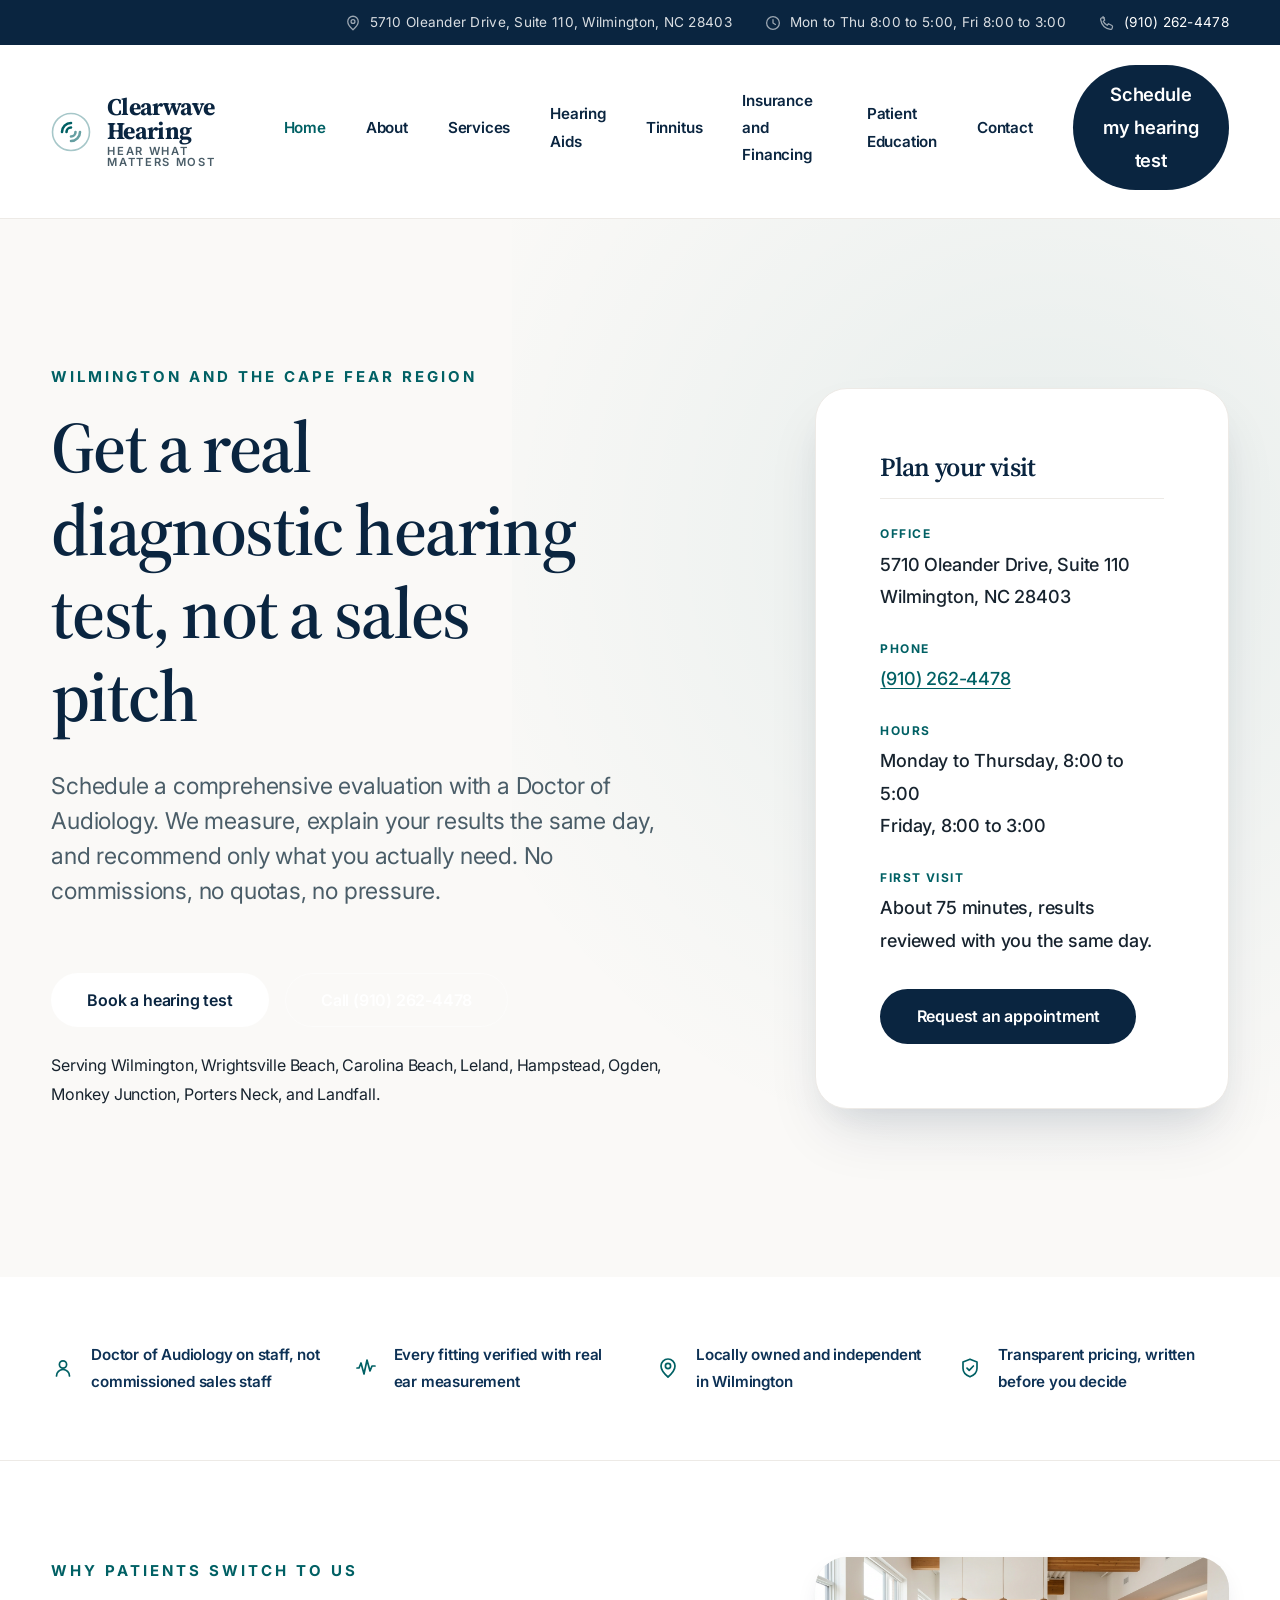
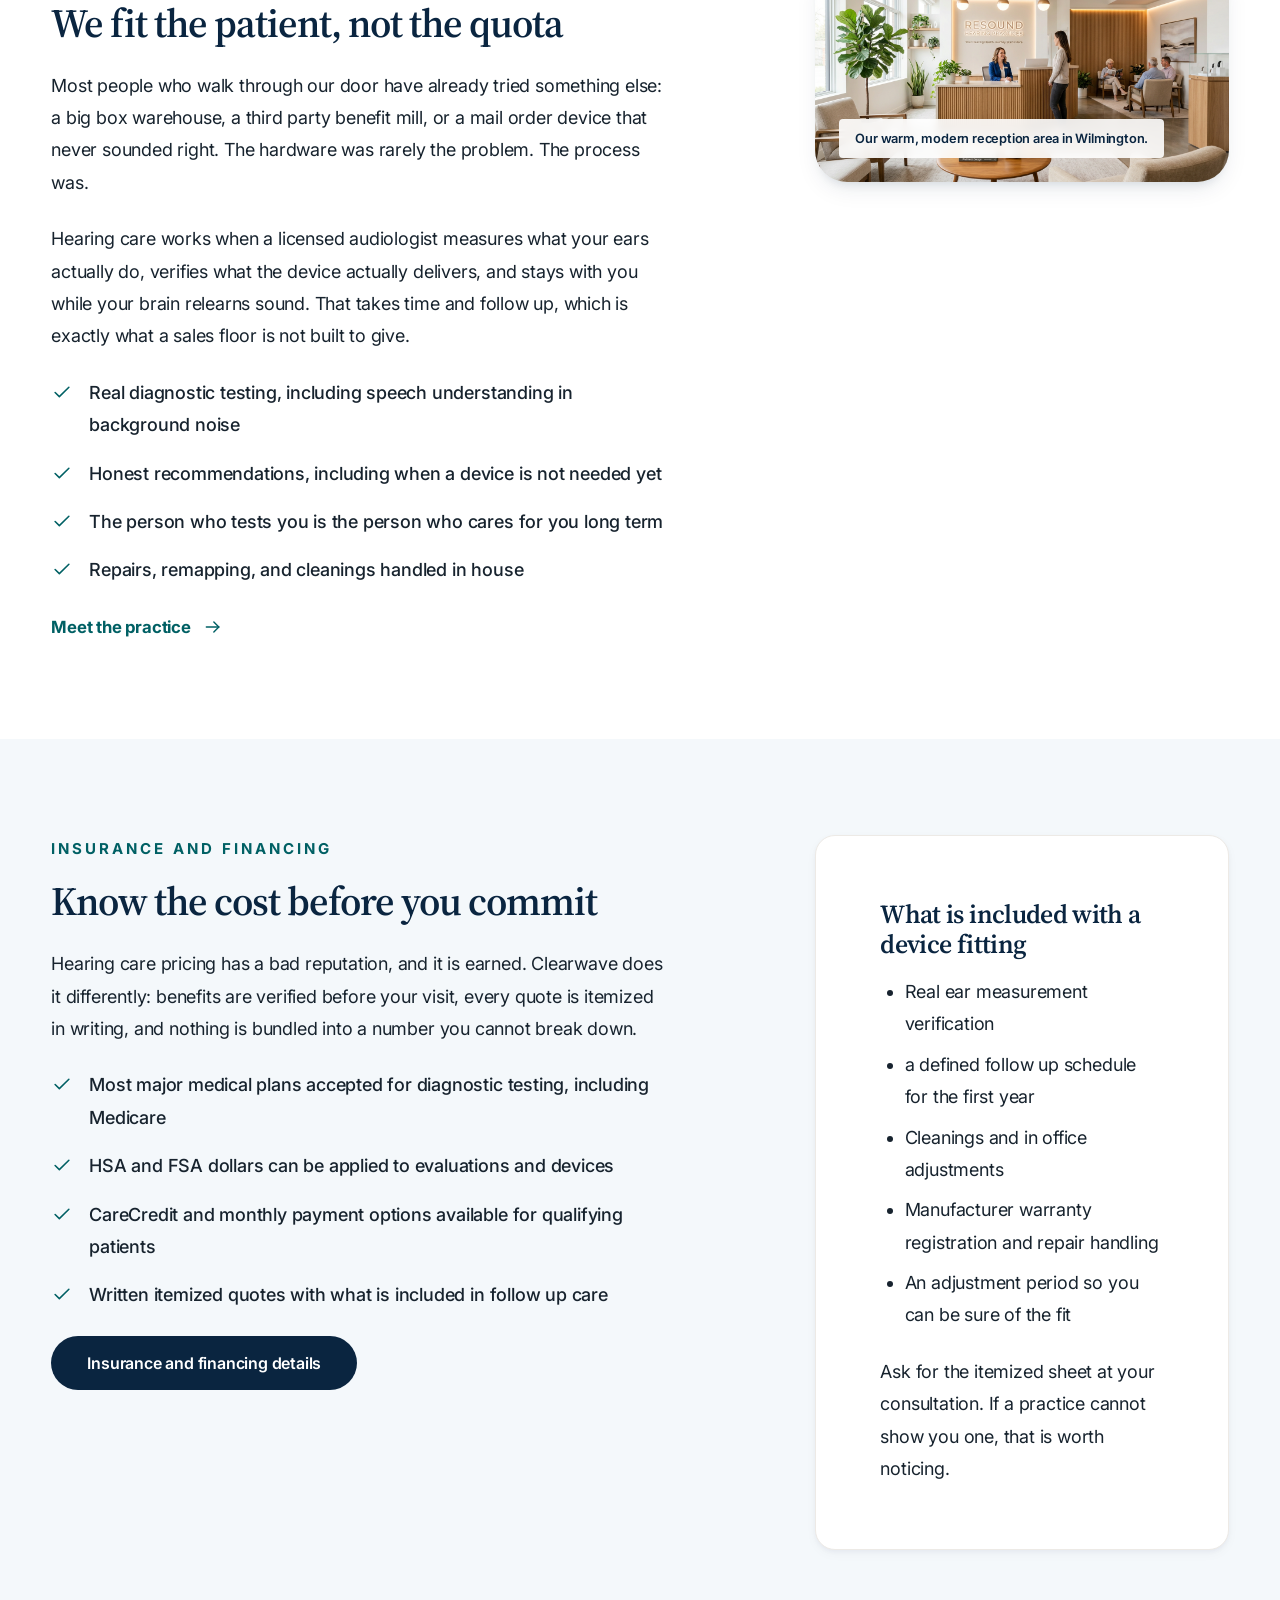
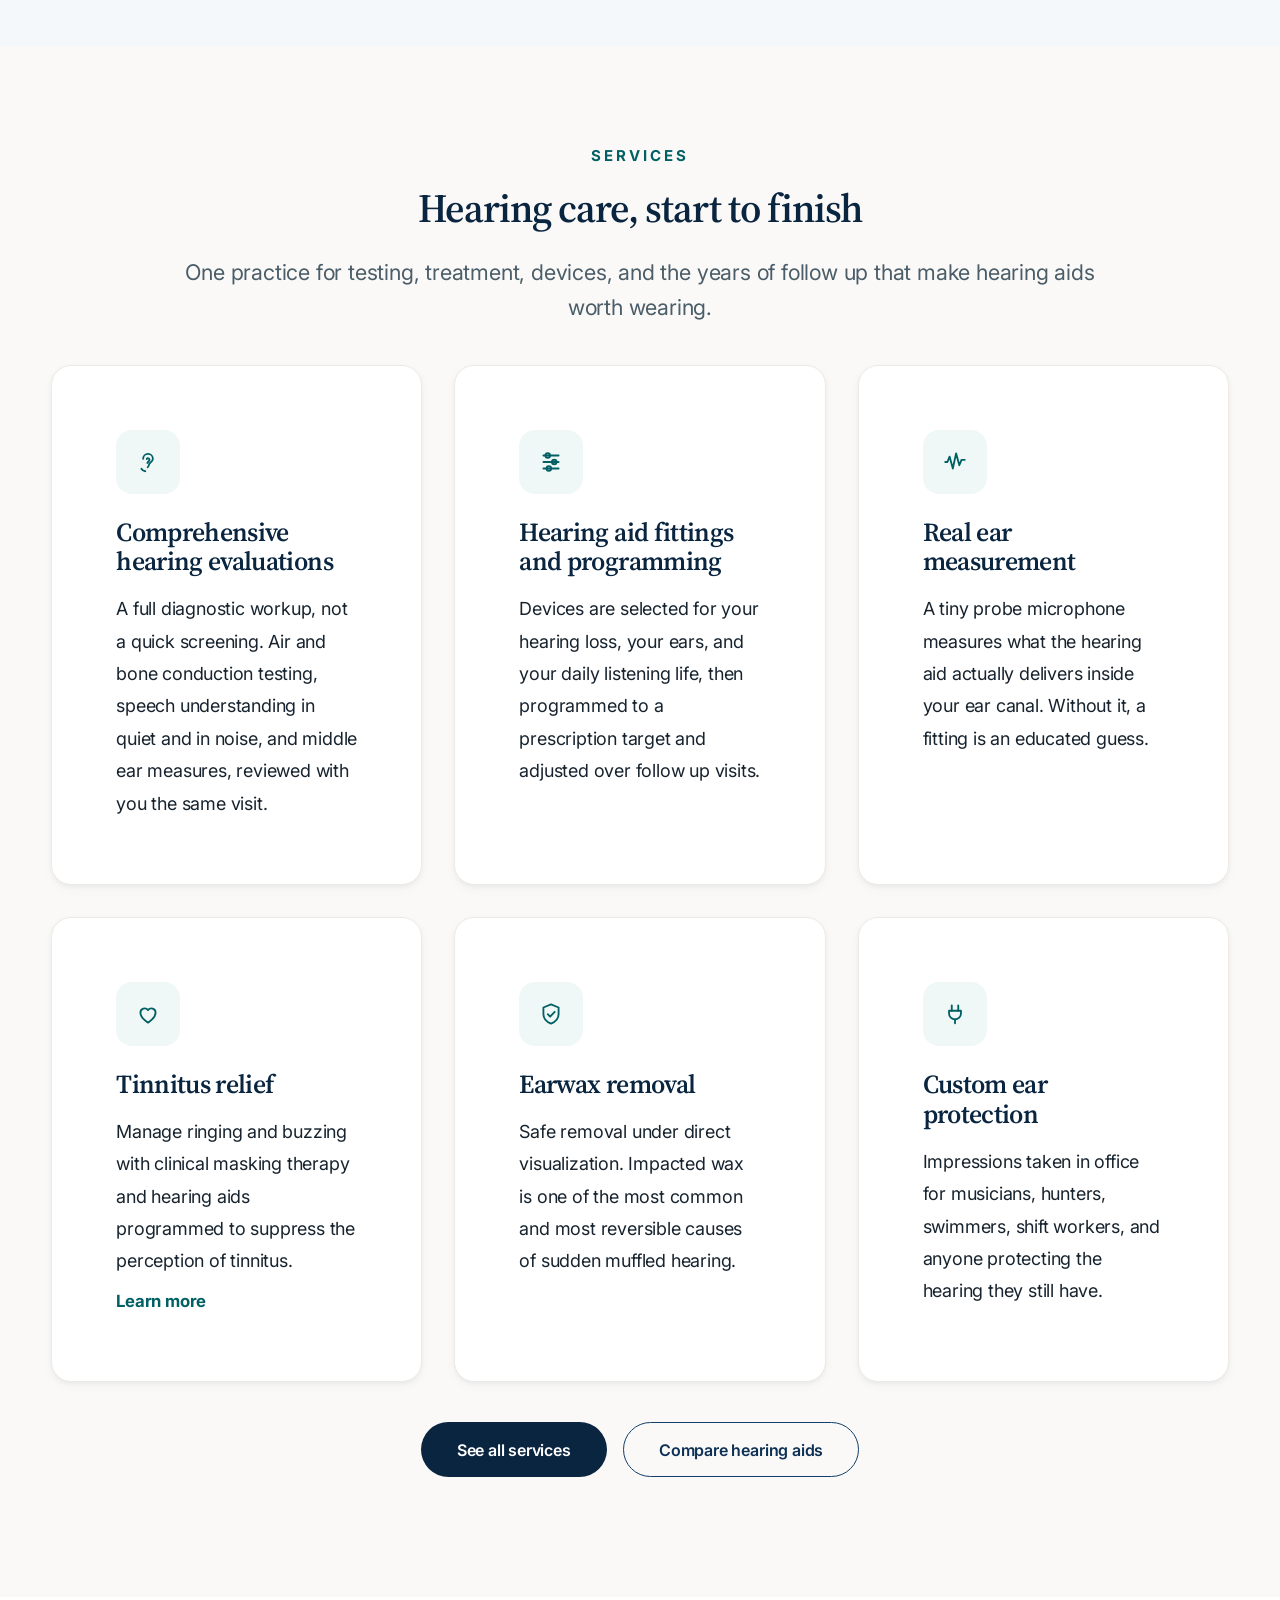
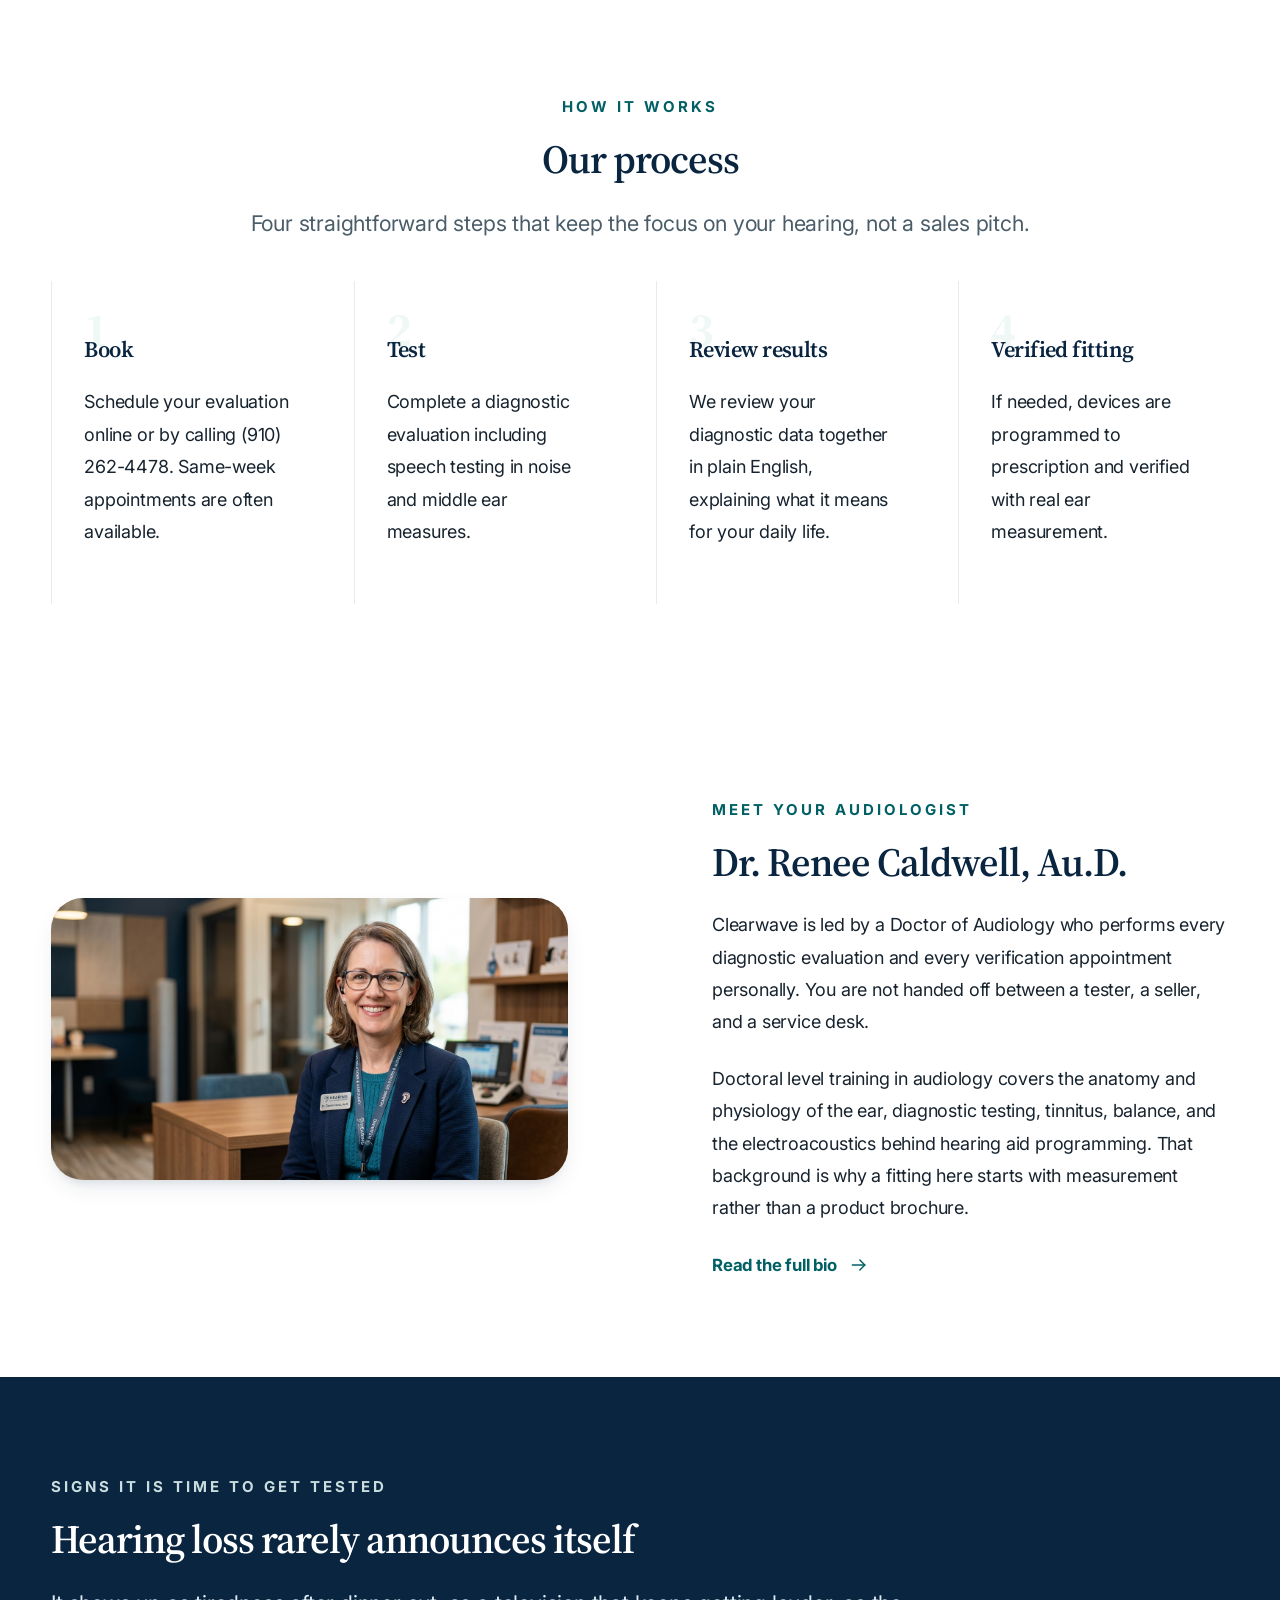
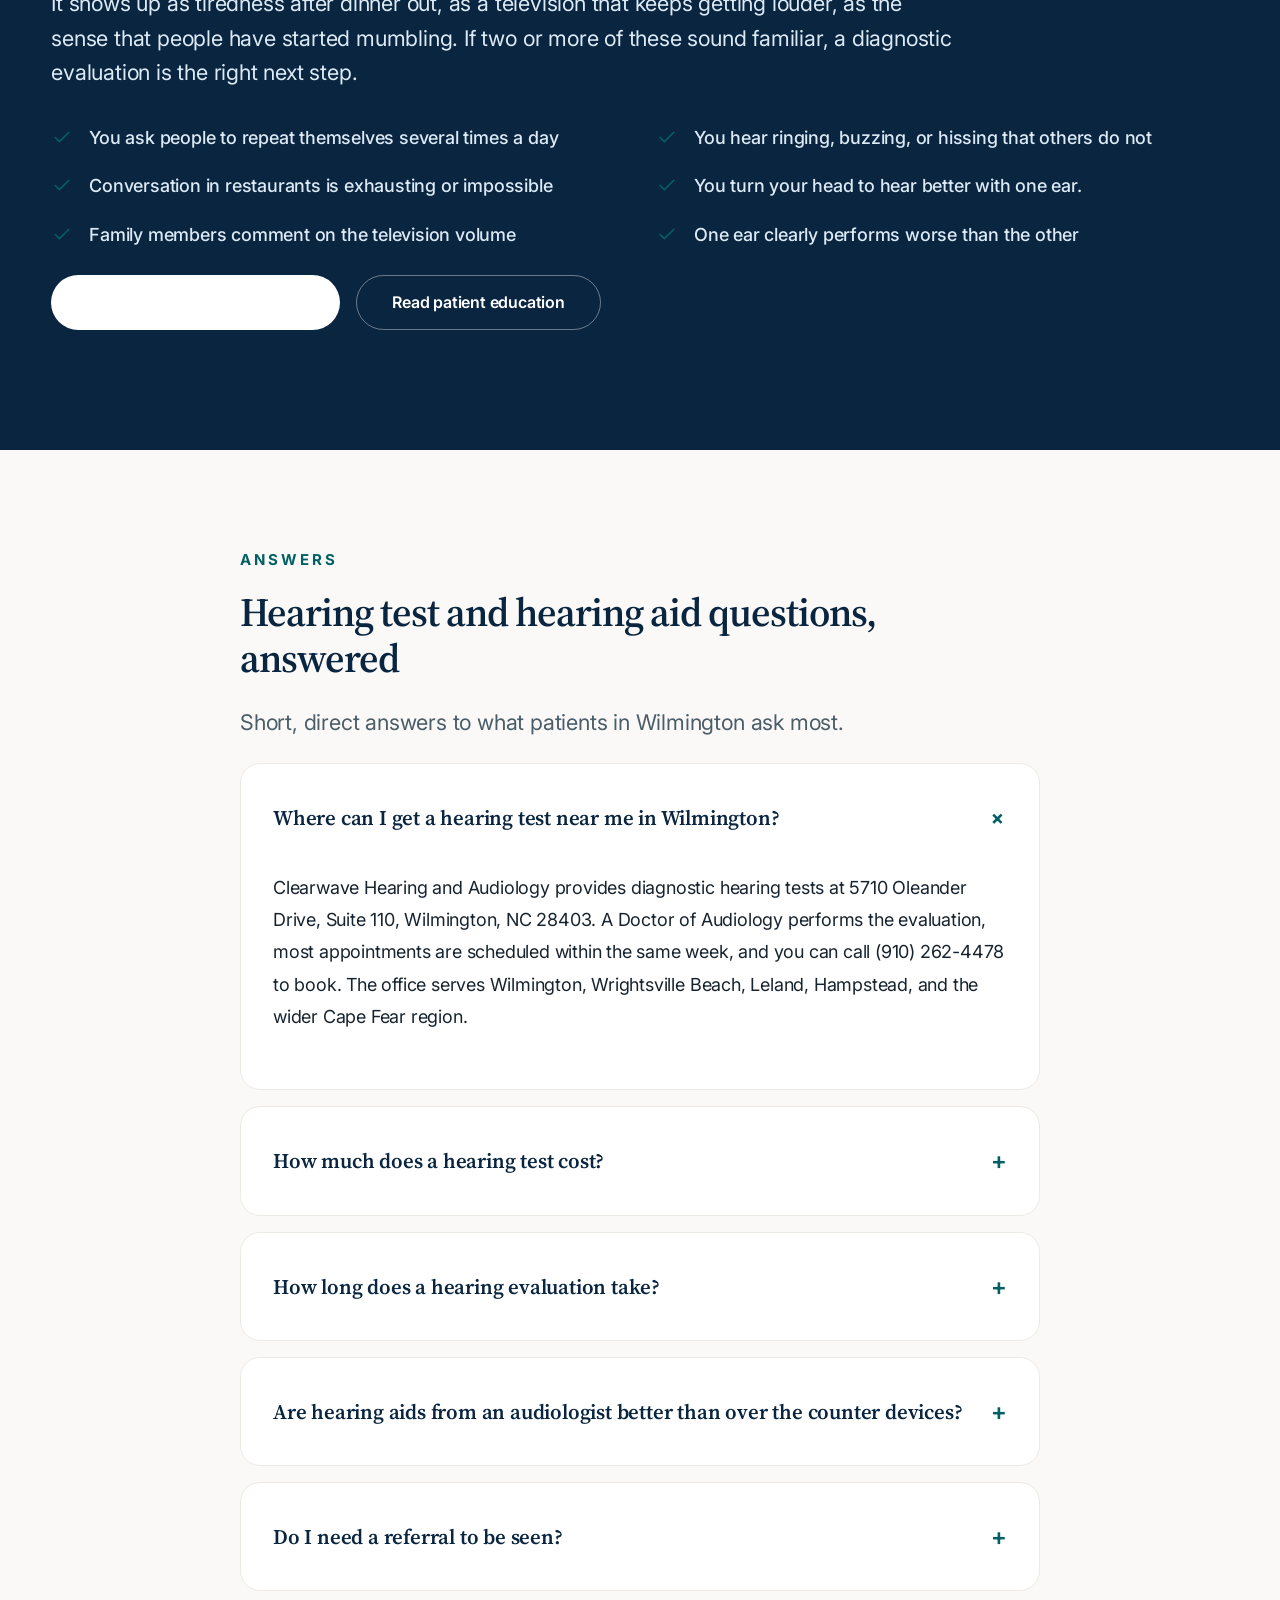
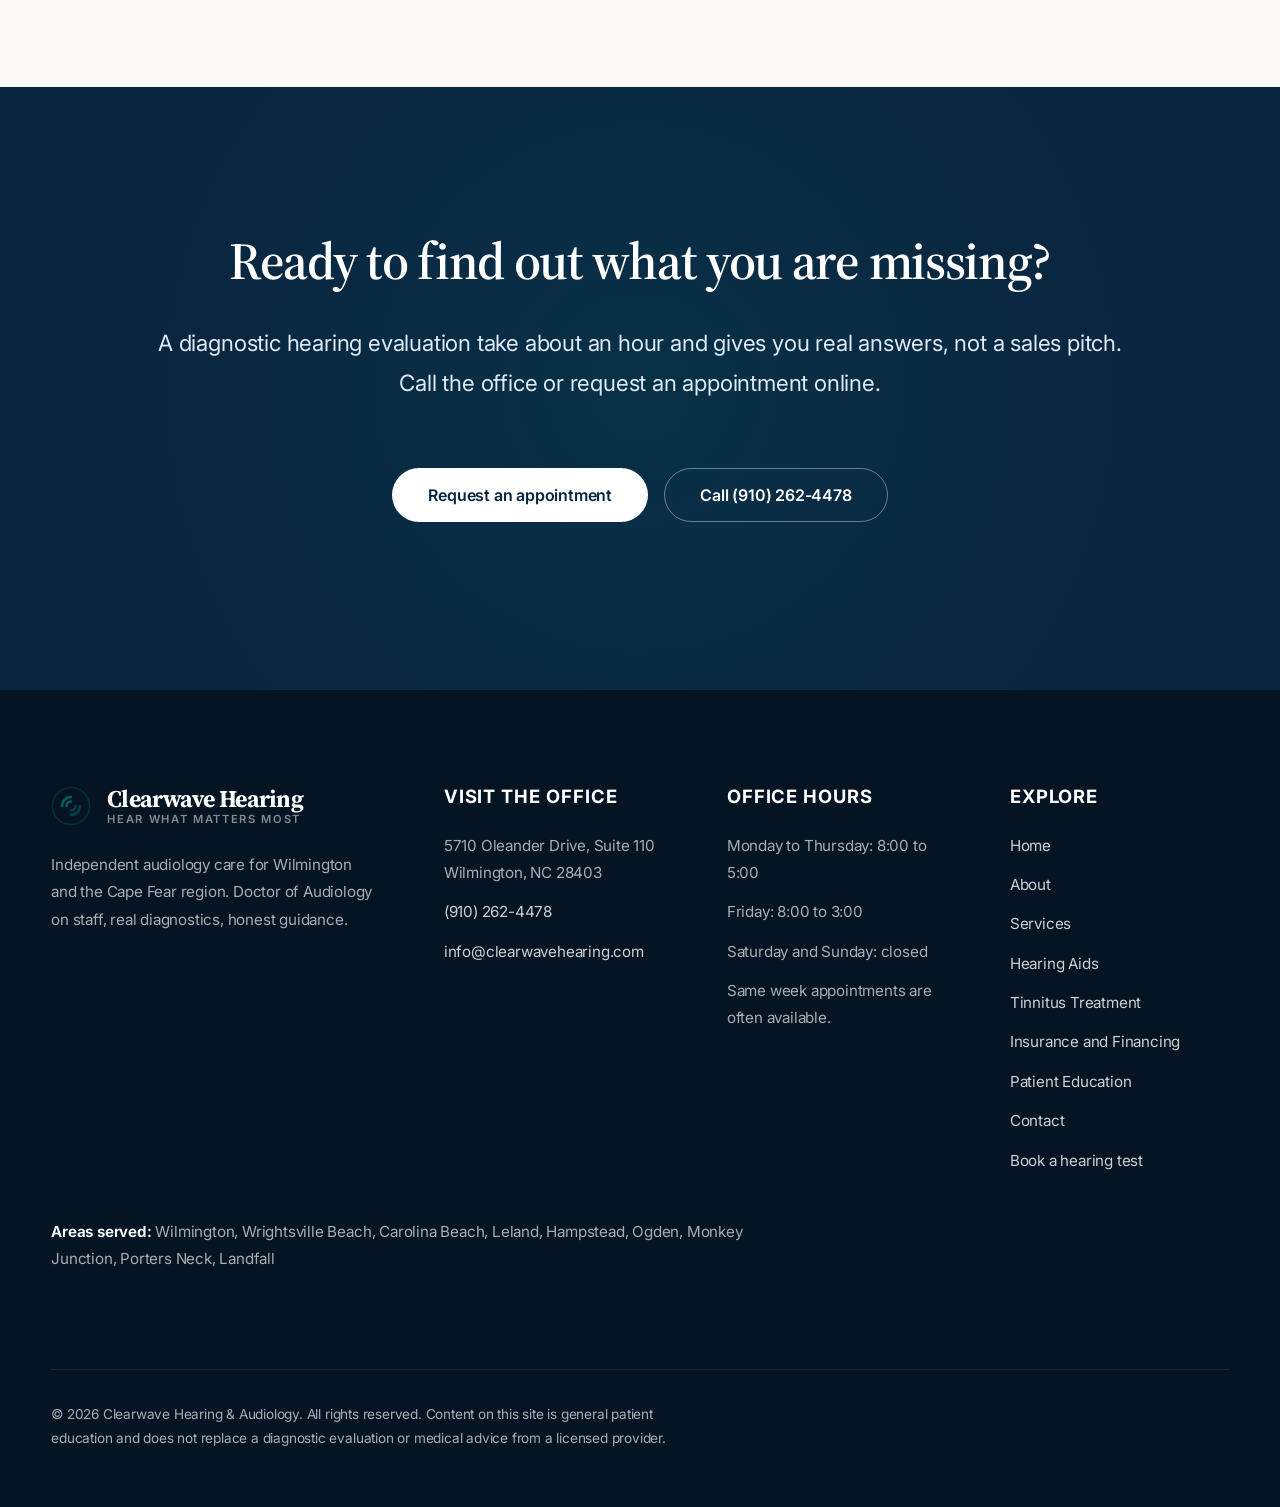
==== commit 5e80f99d: "OEDIT: Change the address to 5710 Oleander Drive, Suite 110, update" ====
--- a/index.html
+++ b/index.html
@@ -47,18 +47,18 @@
   "medicalSpecialty": "Audiology",
   "address": {
     "@type": "PostalAddress",
-    "streetAddress": "1234 Military Cutoff Road, Suite 200",
+    "streetAddress": "5710 Oleander Drive, Suite 110",
     "addressLocality": "Wilmington",
     "addressRegion": "NC",
-    "postalCode": "28405",
+    "postalCode": "28403",
     "addressCountry": "US"
   },
   "geo": {
     "@type": "GeoCoordinates",
-    "latitude": 34.2495,
-    "longitude": -77.8266
+    "latitude": 34.2144,
+    "longitude": -77.8422
   },
-  "hasMap": "https://www.google.com/maps/search/?api=1&query=1234+Military+Cutoff+Road%2C+Suite+200%2C+Wilmington%2C+NC+28405",
+  "hasMap": "https://www.google.com/maps/search/?api=1&query=5710+Oleander+Drive%2C+Suite+110%2C+Wilmington%2C+NC+28403",
   "areaServed": [
     {
       "@type": "City",
@@ -95,6 +95,10 @@
     {
       "@type": "City",
       "name": "Landfall"
+    },
+    {
+      "@type": "City",
+      "name": "Castle Hayne"
     }
   ],
   "openingHoursSpecification": [
@@ -202,7 +206,7 @@
       "name": "Where can I get a hearing test near me in Wilmington?",
       "acceptedAnswer": {
         "@type": "Answer",
-        "text": "Clearwave Hearing and Audiology provides diagnostic hearing tests at 1234 Military Cutoff Road, Suite 200, Wilmington, NC 28405. A Doctor of Audiology performs the evaluation, most appointments are scheduled within the same week, and you can call (910) 262-4478 to book. The office serves Wilmington, Wrightsville Beach, Leland, Hampstead, and the wider Cape Fear region."
+        "text": "Clearwave Hearing and Audiology provides diagnostic hearing tests at 5710 Oleander Drive, Suite 110, Wilmington, NC 28403. A Doctor of Audiology performs the evaluation, most appointments are scheduled within the same week, and you can call (910) 262-4478 to book. The office serves Wilmington, Wrightsville Beach, Leland, Hampstead, and the wider Cape Fear region."
       }
     },
     {
@@ -218,7 +222,7 @@
       "name": "How long does a hearing evaluation take?",
       "acceptedAnswer": {
         "@type": "Answer",
-        "text": "Plan on about 60 minutes. That covers a case history, ear canal inspection, air and bone conduction testing, speech understanding testing in quiet and in background noise, middle ear measures, and a full review of your results with the audiologist during the same appointment."
+        "text": "Plan on about 75 minutes. That covers a case history, ear canal inspection, air and bone conduction testing, speech understanding testing in quiet and in background noise, middle ear measures, and a full review of your results with the audiologist during the same appointment."
       }
     },
     {
@@ -272,7 +276,7 @@
 
   <div class="topbar">
     <div class="wrap">
-      <span class="topbar-item"><svg width="18" height="18" viewBox="0 0 24 24" fill="none" stroke="currentColor" stroke-width="1.7" stroke-linecap="round" stroke-linejoin="round" aria-hidden="true" focusable="false"><path d="M12 21s7-6.1 7-11a7 7 0 1 0-14 0c0 4.9 7 11 7 11Z"/><circle cx="12" cy="10" r="2.6"/></svg> 1234 Military Cutoff Road, Suite 200, Wilmington, NC 28405</span>
+      <span class="topbar-item"><svg width="18" height="18" viewBox="0 0 24 24" fill="none" stroke="currentColor" stroke-width="1.7" stroke-linecap="round" stroke-linejoin="round" aria-hidden="true" focusable="false"><path d="M12 21s7-6.1 7-11a7 7 0 1 0-14 0c0 4.9 7 11 7 11Z"/><circle cx="12" cy="10" r="2.6"/></svg> 5710 Oleander Drive, Suite 110, Wilmington, NC 28403</span>
       <span class="topbar-item"><svg width="18" height="18" viewBox="0 0 24 24" fill="none" stroke="currentColor" stroke-width="1.7" stroke-linecap="round" stroke-linejoin="round" aria-hidden="true" focusable="false"><circle cx="12" cy="12" r="8.5"/><path d="M12 7.5V12l3.2 2"/></svg> Mon to Thu 8:00 to 5:00, Fri 8:00 to 3:00</span>
       <span class="topbar-item"><svg width="18" height="18" viewBox="0 0 24 24" fill="none" stroke="currentColor" stroke-width="1.7" stroke-linecap="round" stroke-linejoin="round" aria-hidden="true" focusable="false"><path d="M6.6 3.5 9 8l-2 1.8a12.5 12.5 0 0 0 5.2 5.2L14 13l4.5 2.4a1.7 1.7 0 0 1 .8 2l-.5 1.7a2 2 0 0 1-2.3 1.4C9.6 19.3 4.7 14.4 3.5 7.5A2 2 0 0 1 4.9 5.2l1.7-.5a1.7 1.7 0 0 1 2 .8Z"/></svg> <a href="tel:+19102624478">(910) 262-4478</a></span>
     </div>
@@ -330,13 +334,13 @@
           <h2>Plan your visit</h2>
           <dl>
             <dt>Office</dt>
-            <dd>1234 Military Cutoff Road, Suite 200<br>Wilmington, NC 28405</dd>
+            <dd>5710 Oleander Drive, Suite 110<br>Wilmington, NC 28403</dd>
             <dt>Phone</dt>
             <dd><a href="tel:+19102624478">(910) 262-4478</a></dd>
             <dt>Hours</dt>
             <dd>Monday to Thursday, 8:00 to 5:00<br>Friday, 8:00 to 3:00</dd>
             <dt>First visit</dt>
-            <dd>About 60 minutes, results reviewed with you the same day.</dd>
+            <dd>About 75 minutes, results reviewed with you the same day.</dd>
           </dl>
           <a class="btn btn-primary" href="book.html">Request an appointment</a>
         </div>
@@ -540,7 +544,7 @@
         <details open>
           <summary>Where can I get a hearing test near me in Wilmington?</summary>
           <div class="faq-body faq-answer">
-            <p>Clearwave Hearing and Audiology provides diagnostic hearing tests at 1234 Military Cutoff Road, Suite 200, Wilmington, NC 28405. A Doctor of Audiology performs the evaluation, most appointments are scheduled within the same week, and you can call (910) 262-4478 to book. The office serves Wilmington, Wrightsville Beach, Leland, Hampstead, and the wider Cape Fear region.</p>
+            <p>Clearwave Hearing and Audiology provides diagnostic hearing tests at 5710 Oleander Drive, Suite 110, Wilmington, NC 28403. A Doctor of Audiology performs the evaluation, most appointments are scheduled within the same week, and you can call (910) 262-4478 to book. The office serves Wilmington, Wrightsville Beach, Leland, Hampstead, and the wider Cape Fear region.</p>
           </div>
         </details>
         <details>
@@ -552,7 +556,7 @@
         <details>
           <summary>How long does a hearing evaluation take?</summary>
           <div class="faq-body faq-answer">
-            <p>Plan on about 60 minutes. That covers a case history, ear canal inspection, air and bone conduction testing, speech understanding testing in quiet and in background noise, middle ear measures, and a full review of your results with the audiologist during the same appointment.</p>
+            <p>Plan on about 75 minutes. That covers a case history, ear canal inspection, air and bone conduction testing, speech understanding testing in quiet and in background noise, middle ear measures, and a full review of your results with the audiologist during the same appointment.</p>
           </div>
         </details>
         <details>
@@ -607,7 +611,7 @@
         <div>
           <h3>Visit the office</h3>
           <ul>
-            <li>1234 Military Cutoff Road, Suite 200<br>Wilmington, NC 28405</li>
+            <li>5710 Oleander Drive, Suite 110<br>Wilmington, NC 28403</li>
             <li><a href="tel:+19102624478">(910) 262-4478</a></li>
             <li><a href="mailto:info@clearwavehearing.com">info@clearwavehearing.com</a></li>
           </ul>
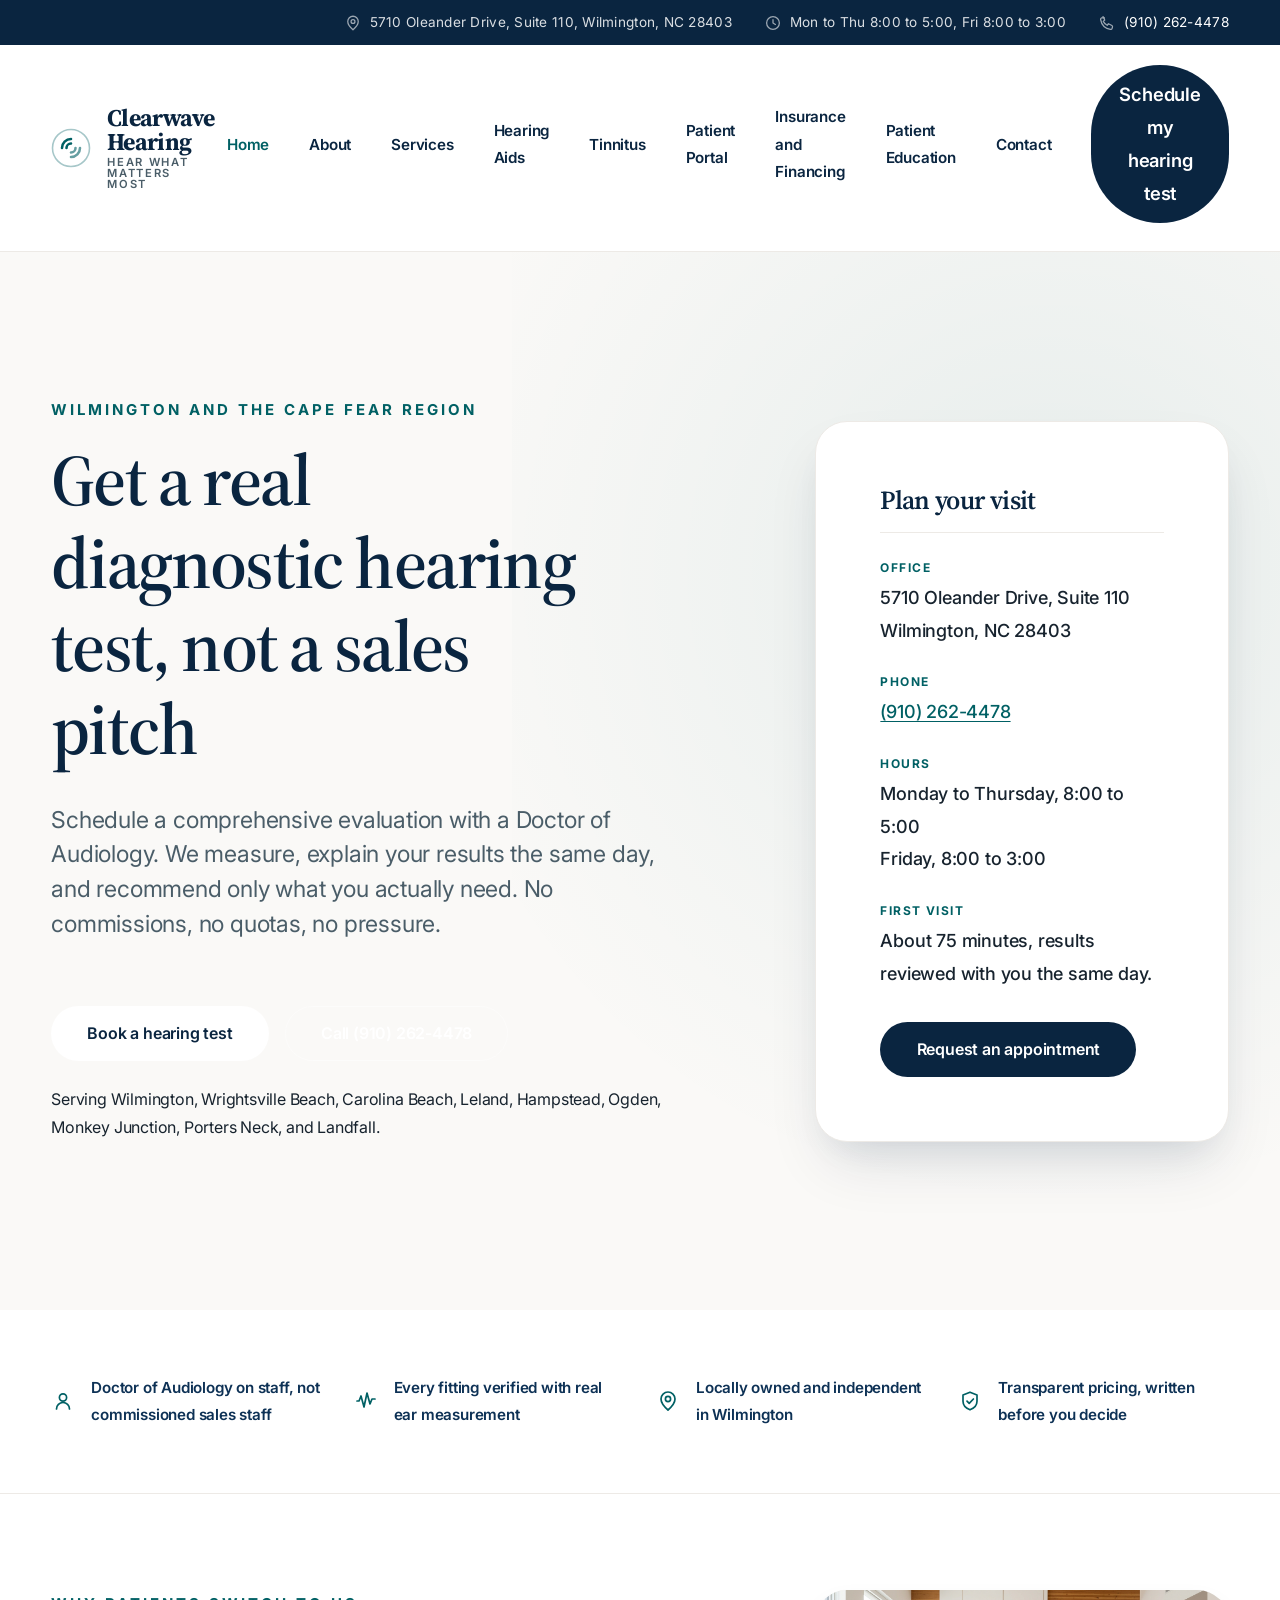
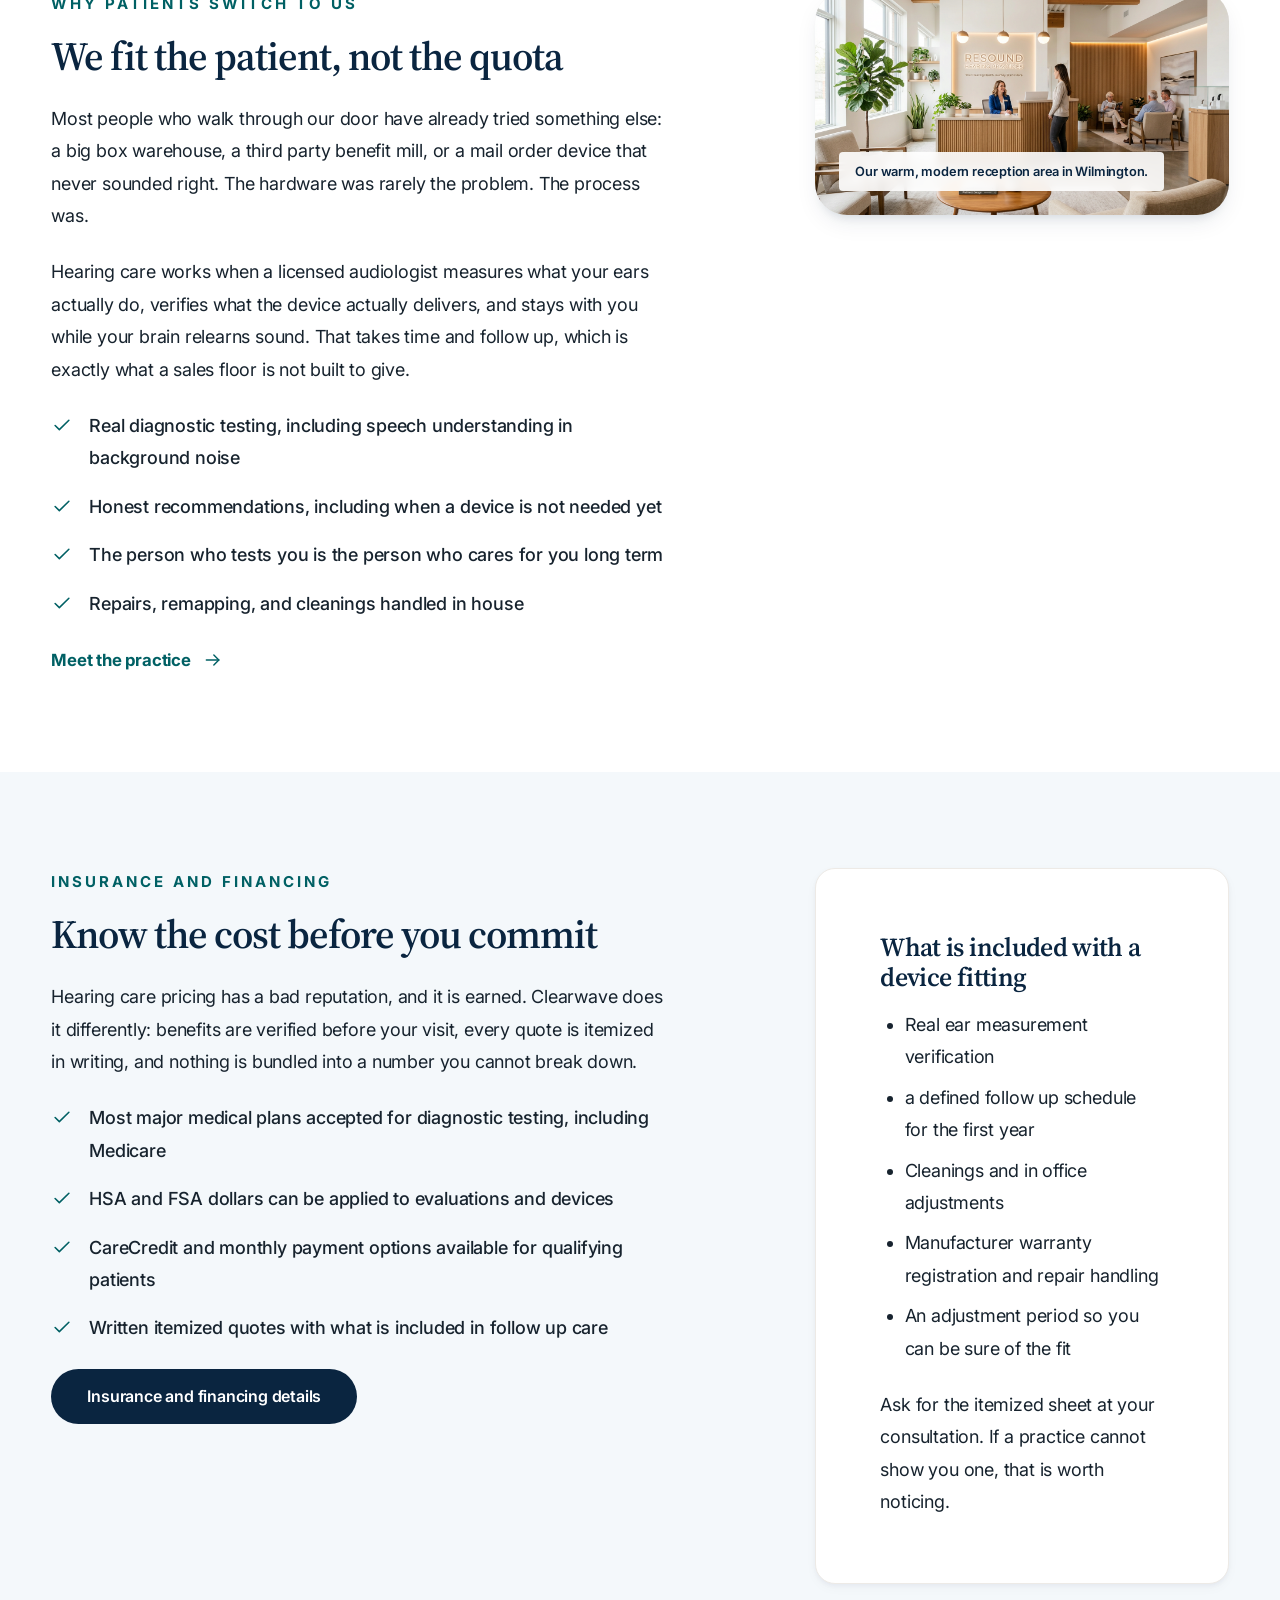
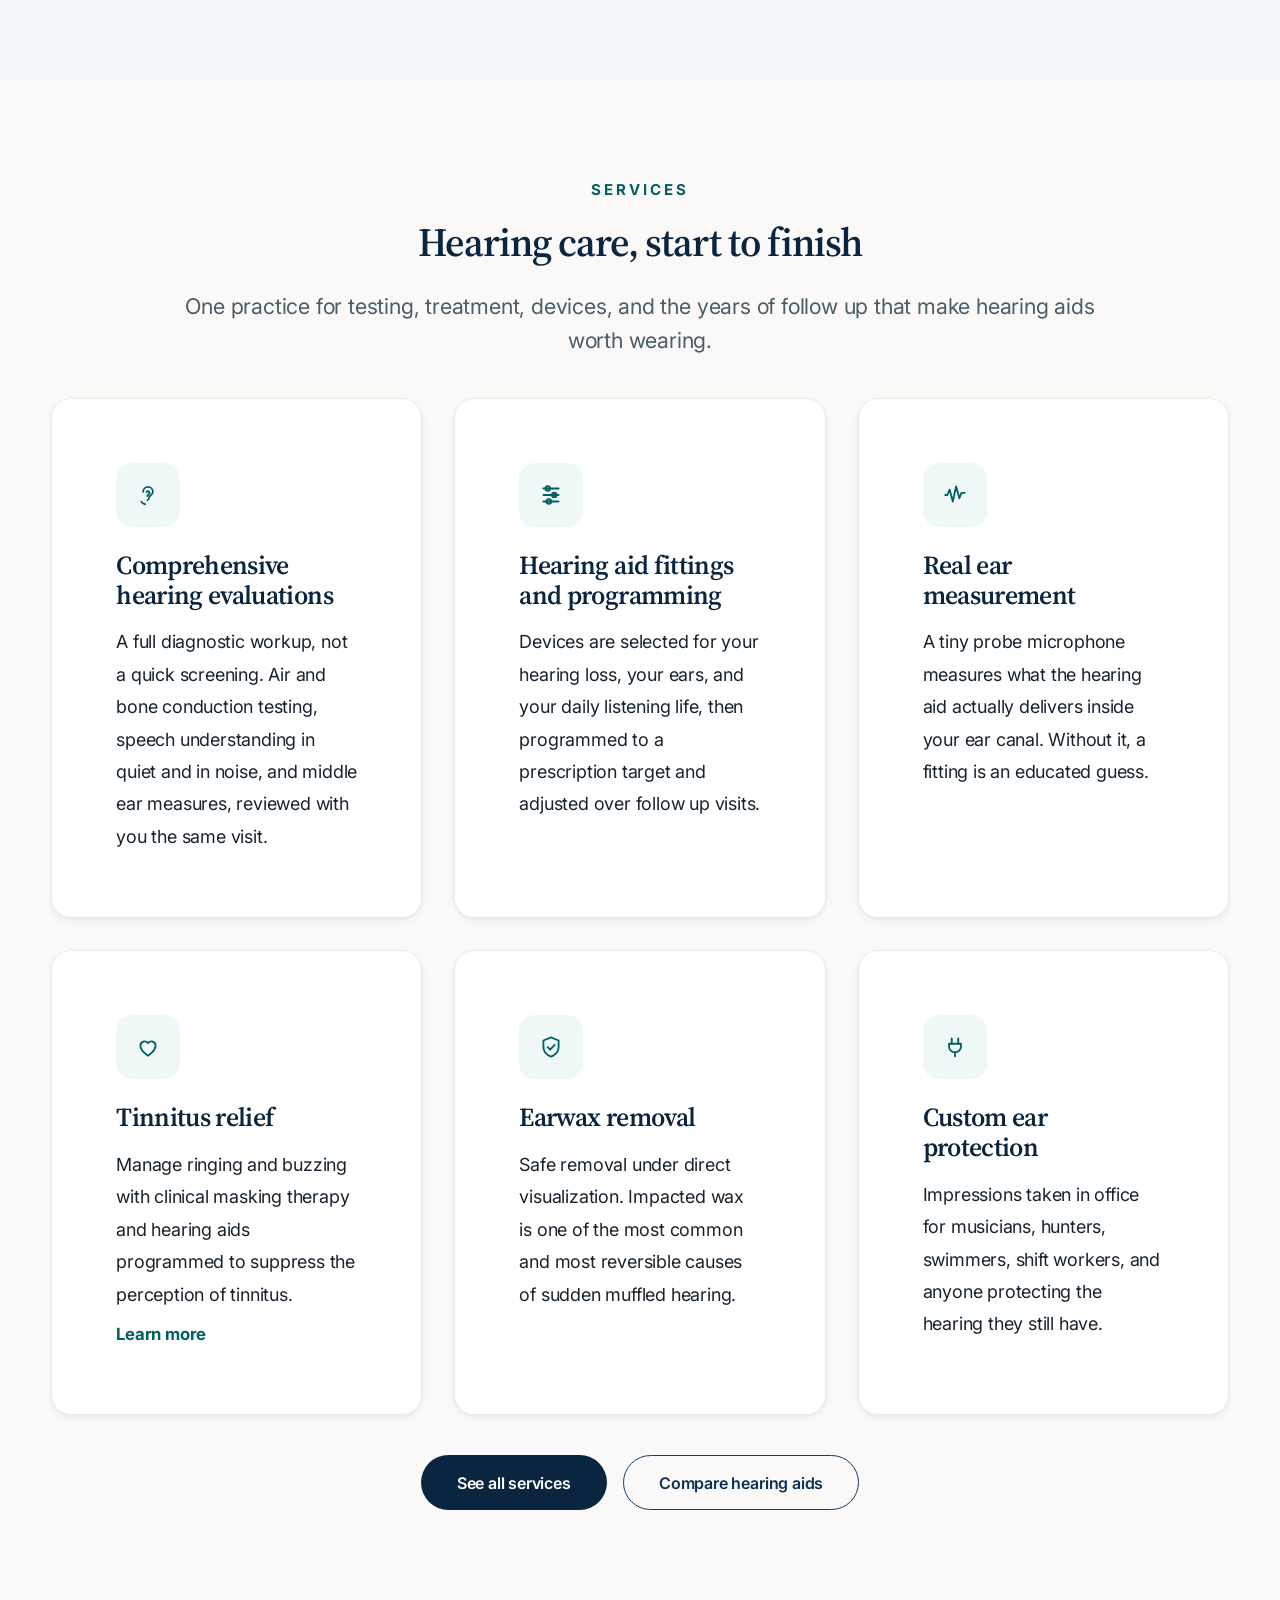
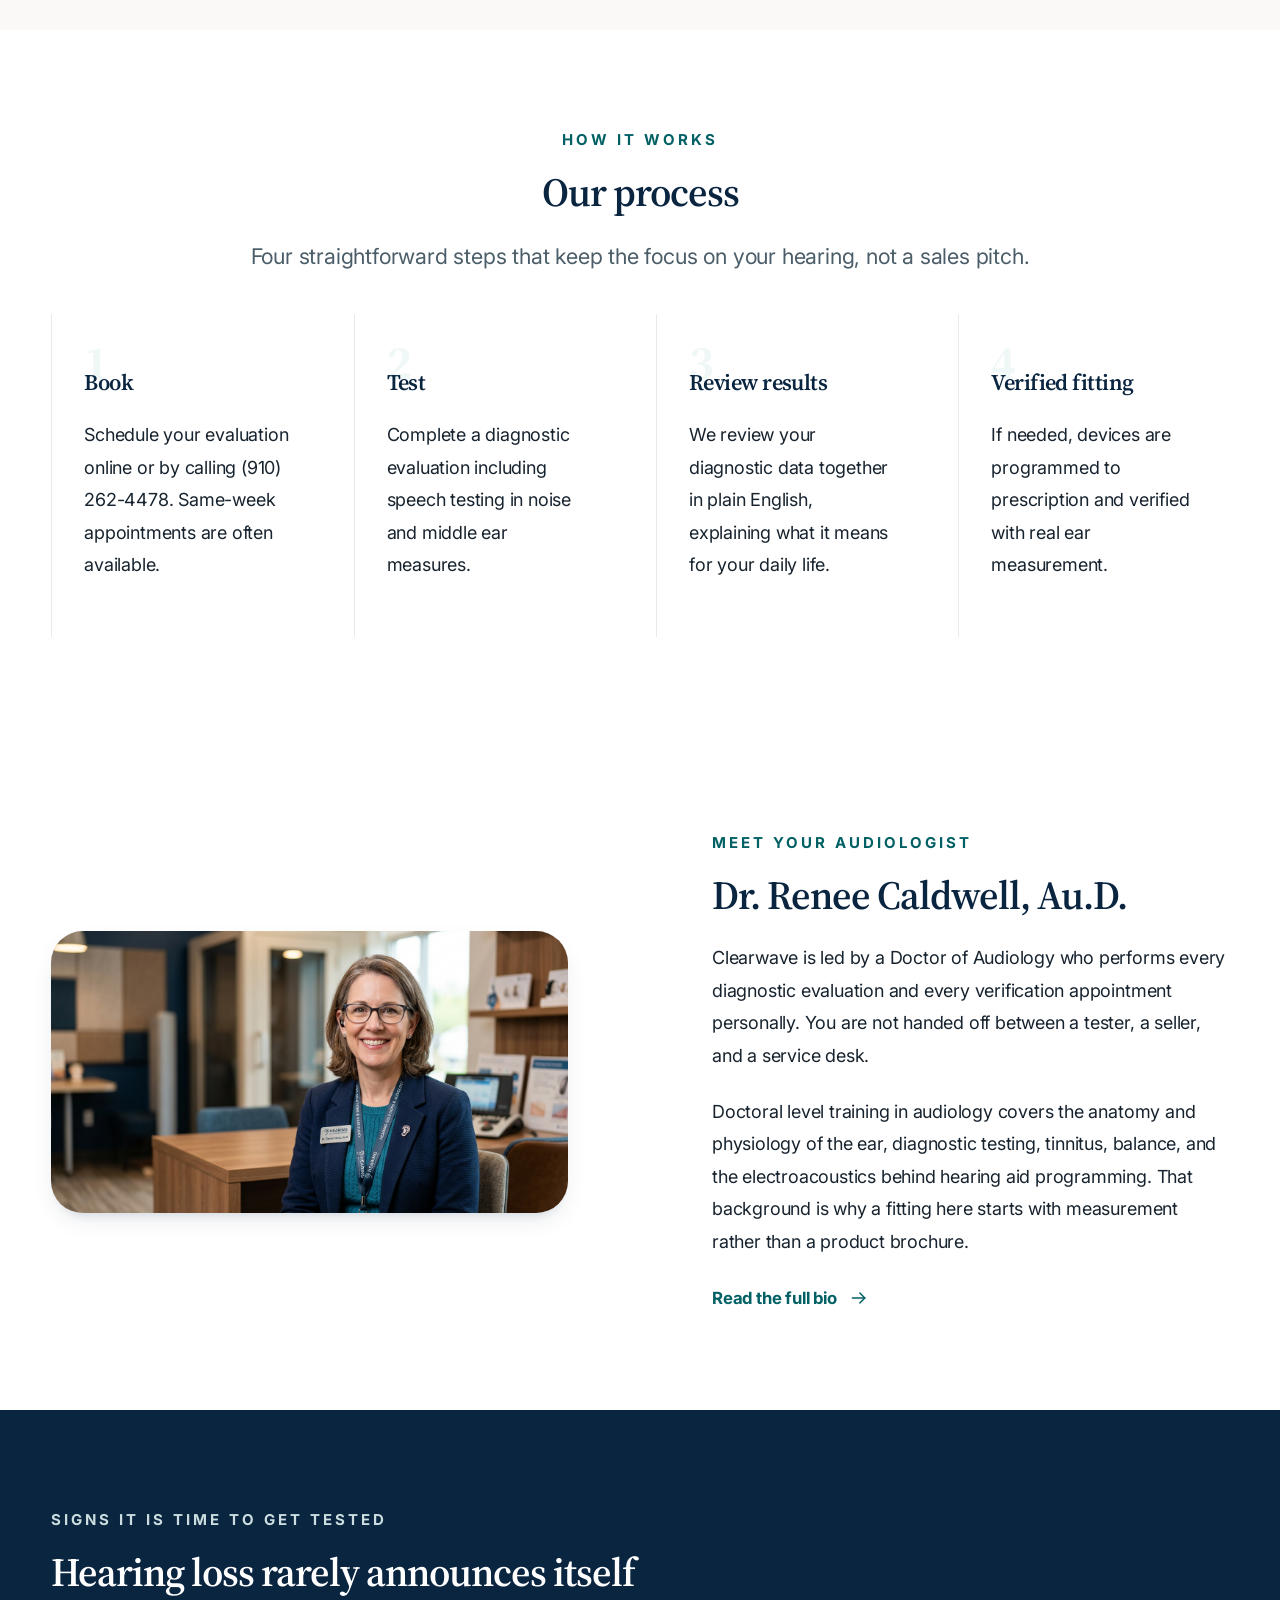
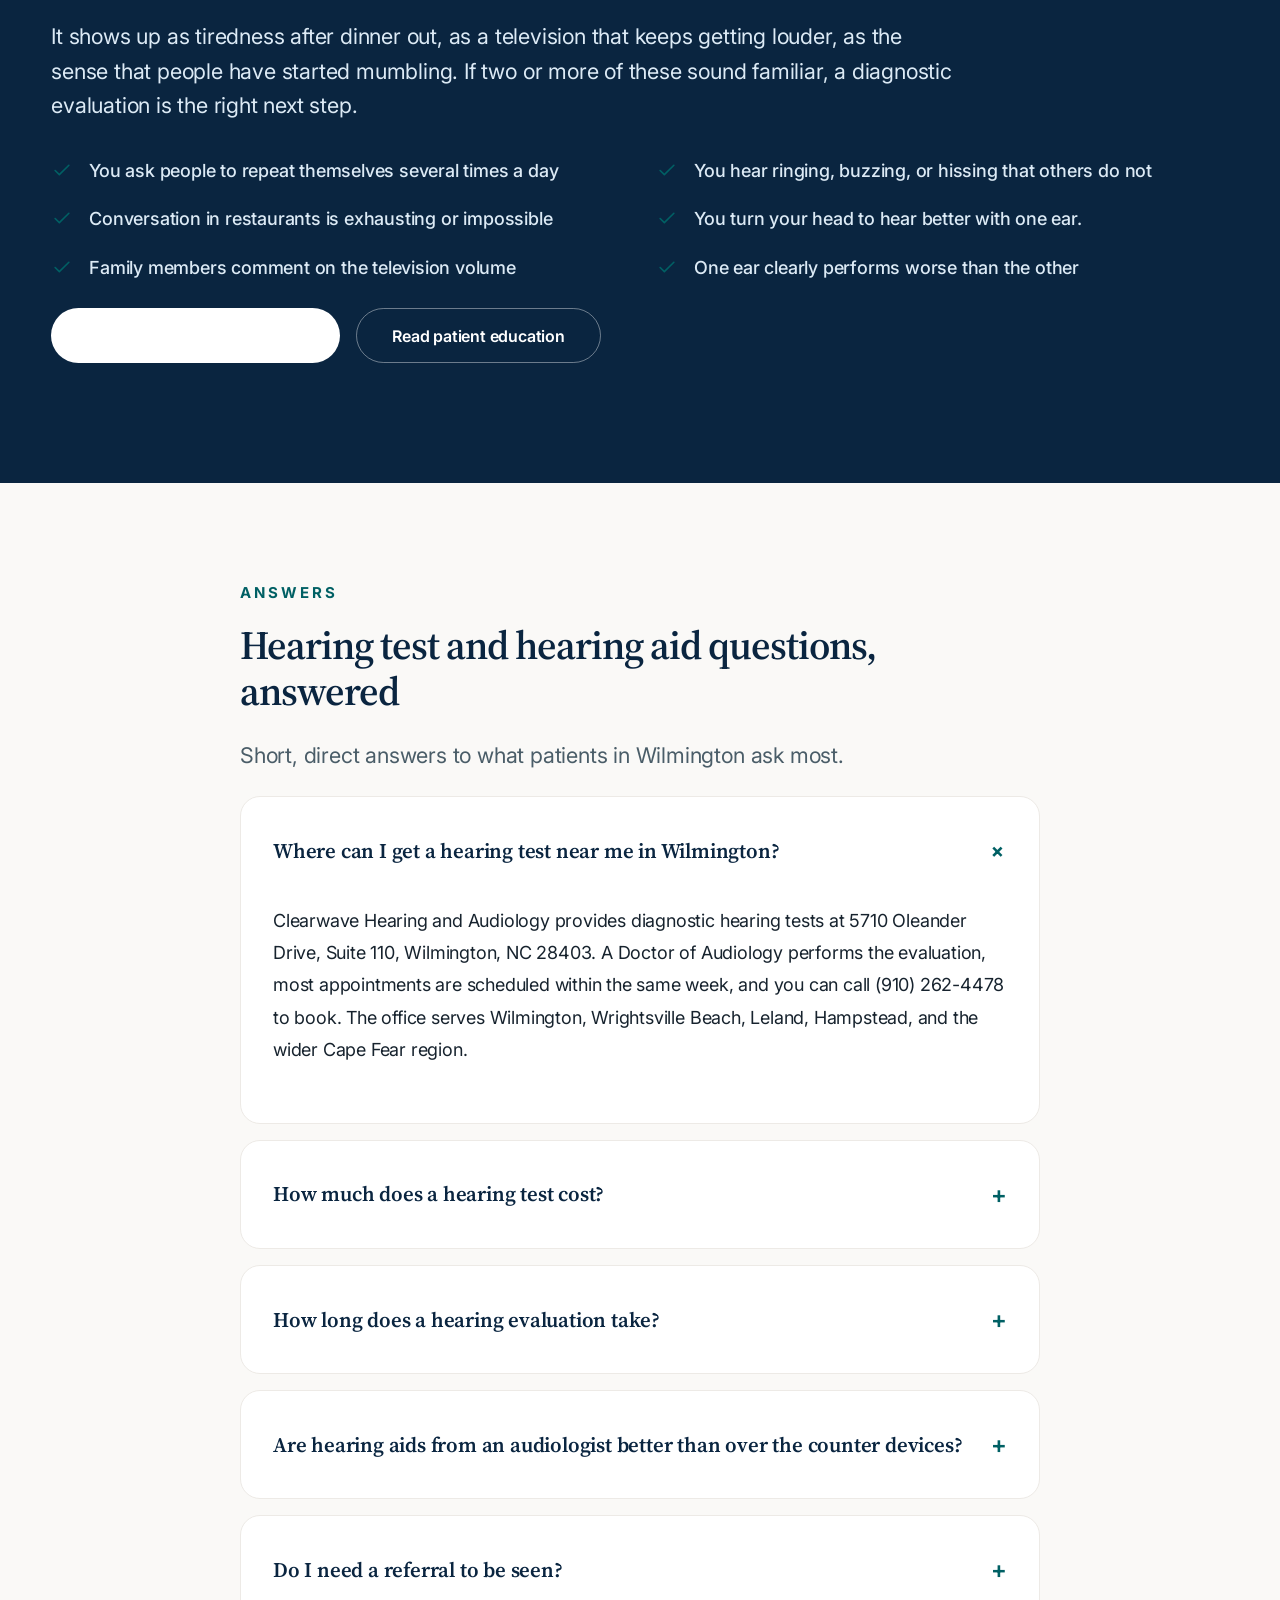
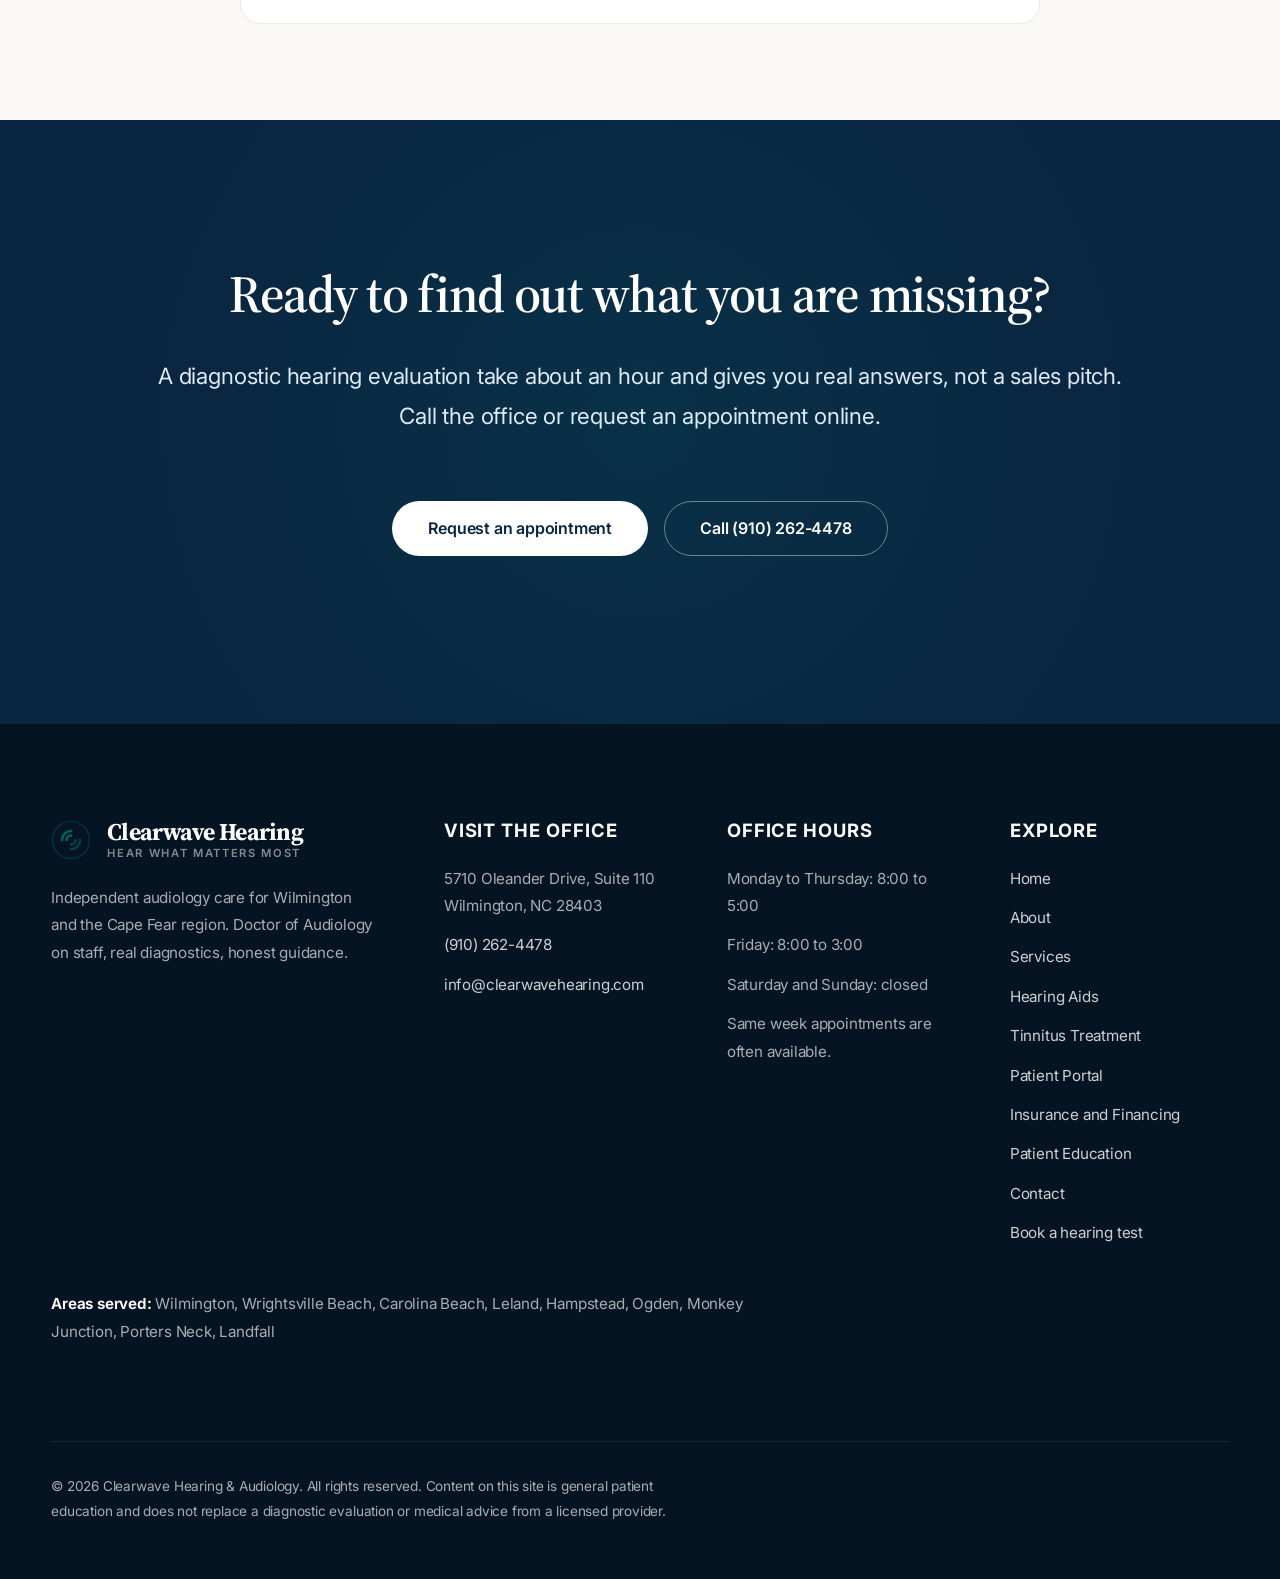
==== commit eb48a7e1: "OEDIT: Add a patient portal where people can log in and see their a" ====
--- a/index.html
+++ b/index.html
@@ -308,6 +308,7 @@
           <li><a href="services.html">Services</a></li>
           <li><a href="hearing-aids.html">Hearing Aids</a></li>
           <li><a href="tinnitus-treatment.html">Tinnitus</a></li>
+          <li><a href="portal.html">Patient Portal</a></li>
           <li><a href="insurance.html">Insurance and Financing</a></li>
           <li><a href="blog.html">Patient Education</a></li>
           <li><a href="contact.html">Contact</a></li>
@@ -633,6 +634,7 @@
             <li><a href="services.html">Services</a></li>
             <li><a href="hearing-aids.html">Hearing Aids</a></li>
             <li><a href="tinnitus-treatment.html">Tinnitus Treatment</a></li>
+            <li><a href="portal.html">Patient Portal</a></li>
             <li><a href="insurance.html">Insurance and Financing</a></li>
             <li><a href="blog.html">Patient Education</a></li>
             <li><a href="contact.html">Contact</a></li>
